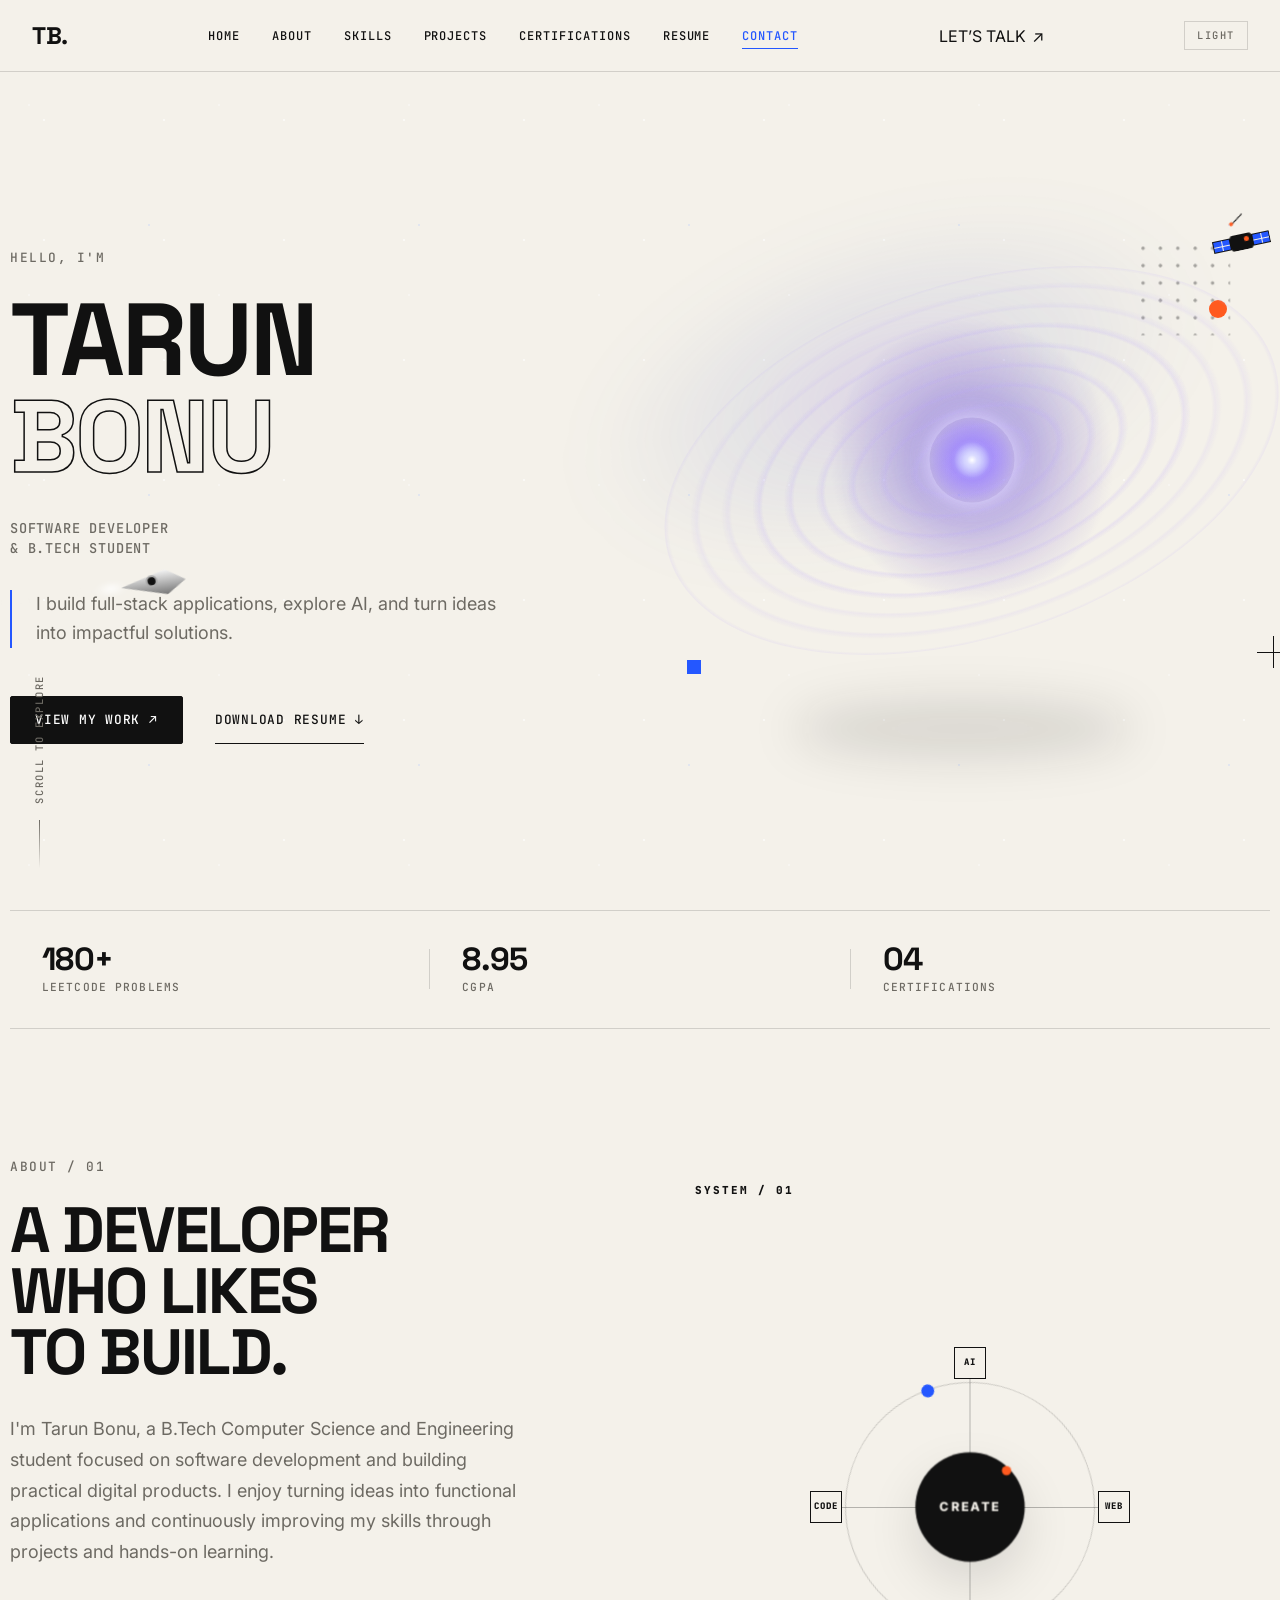
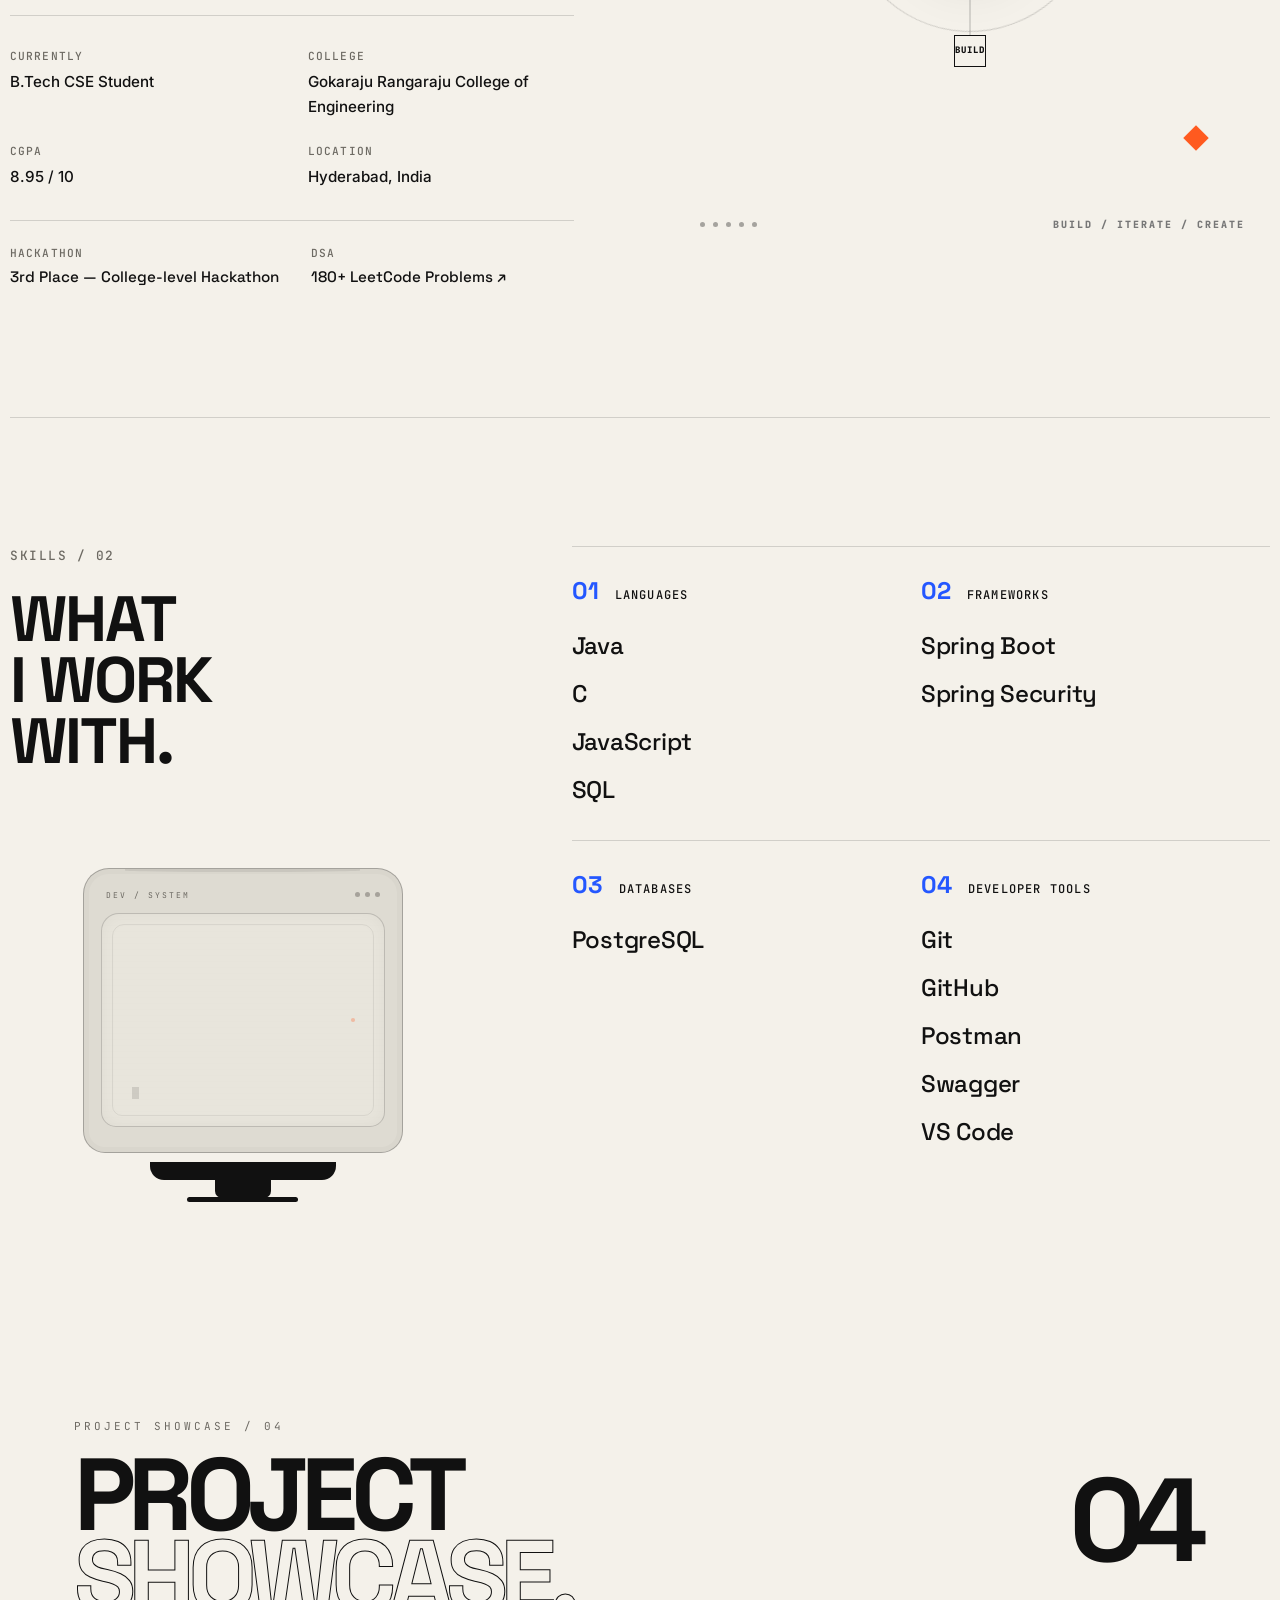
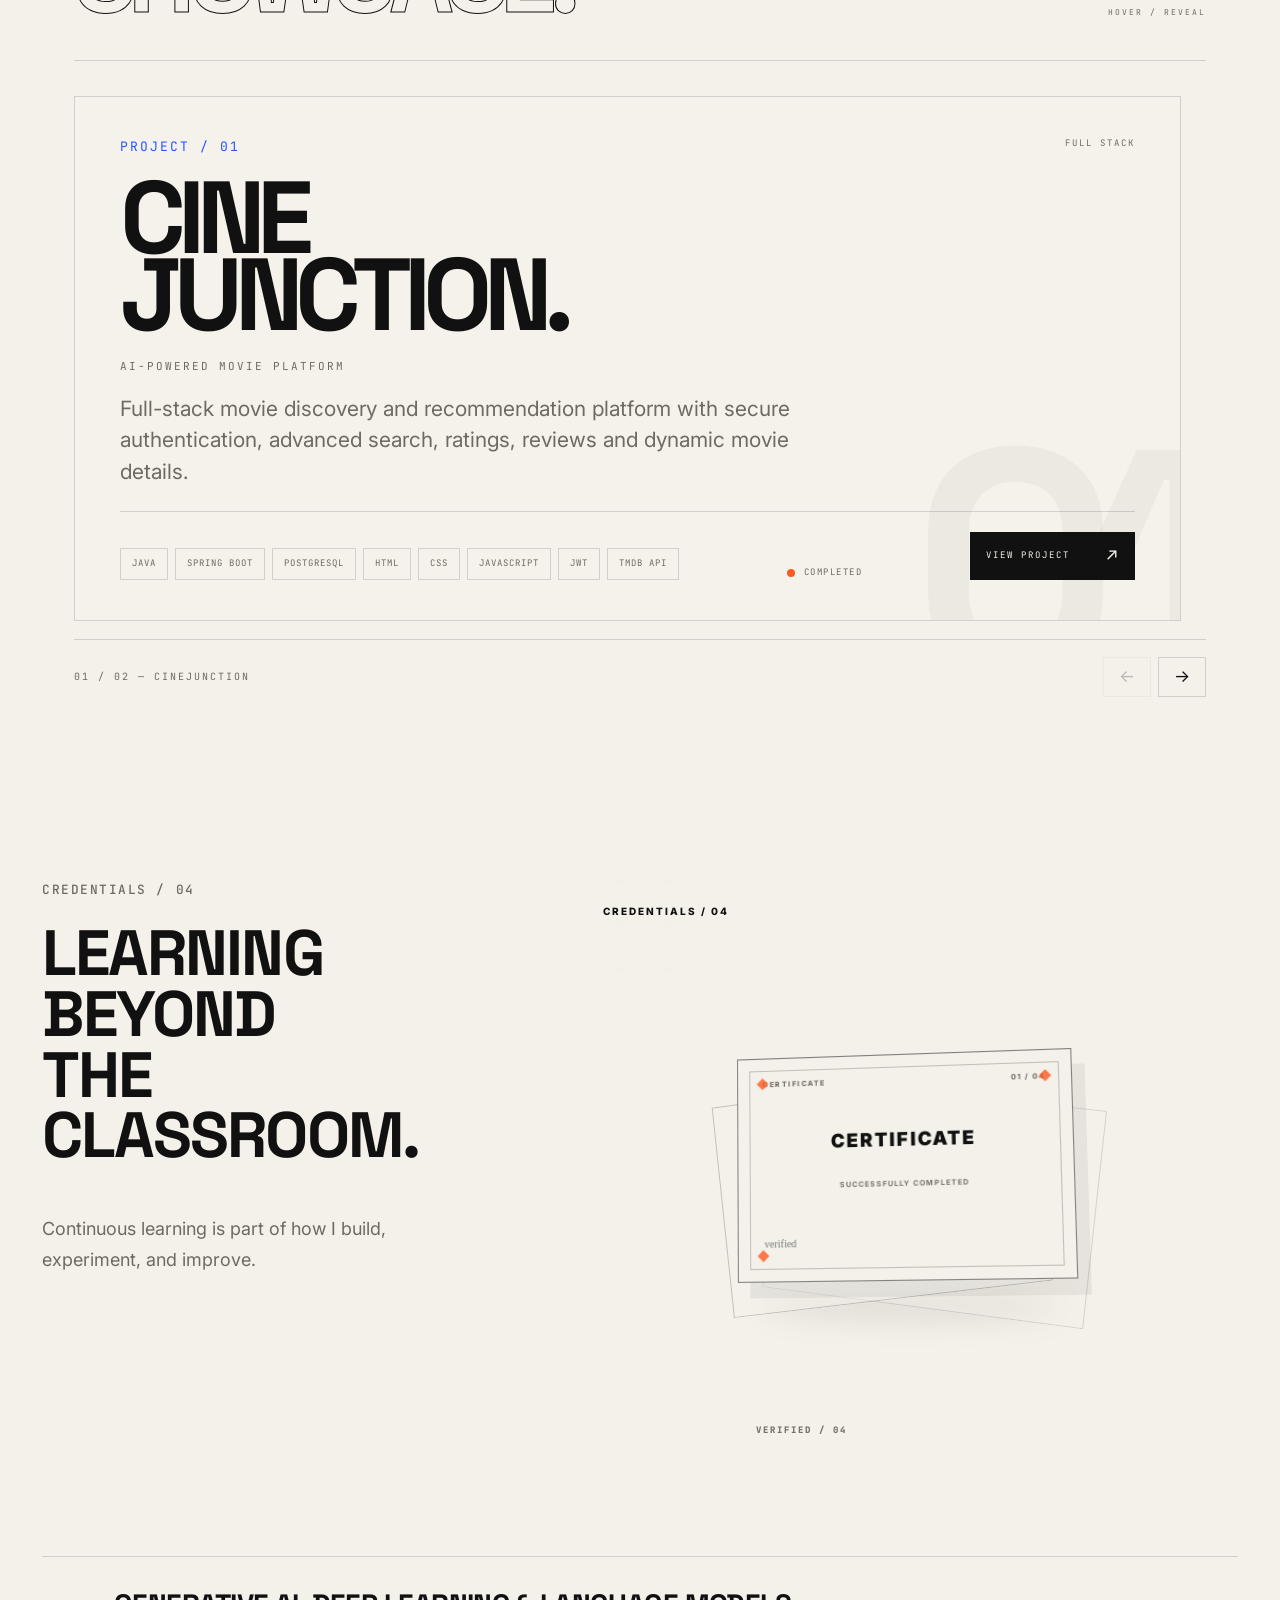
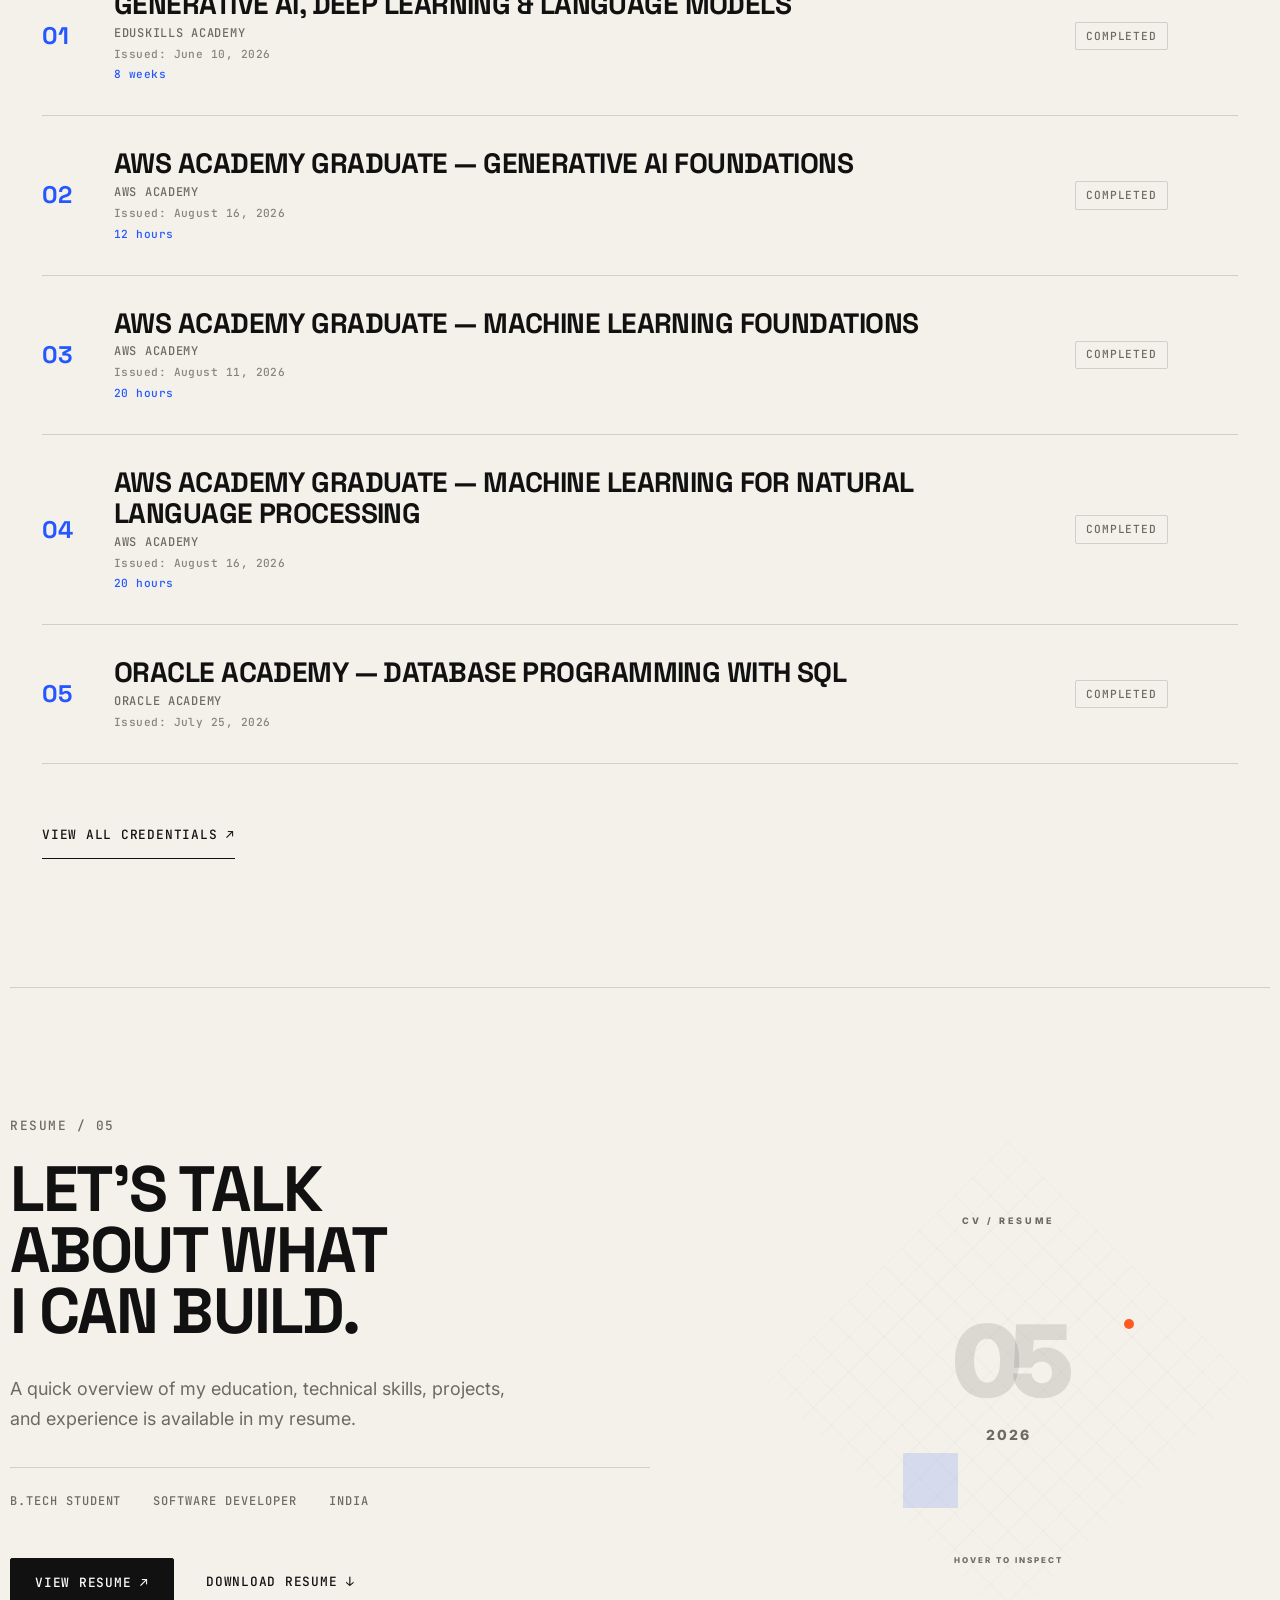
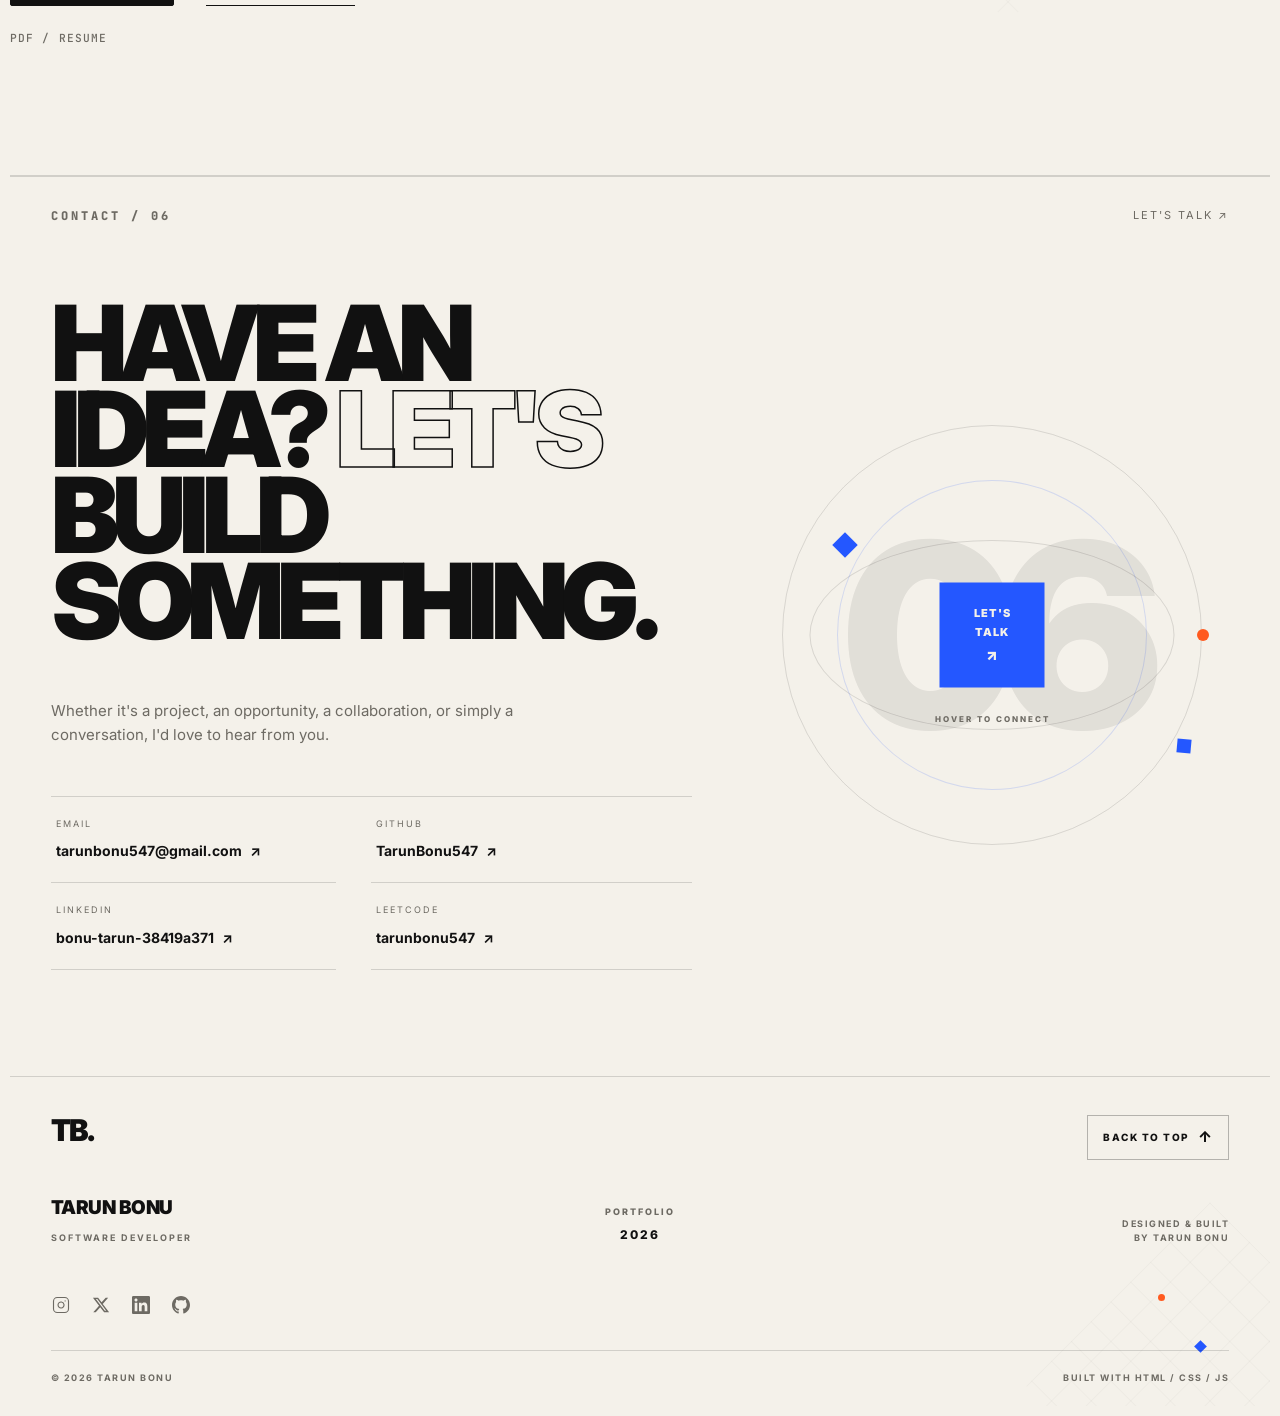
==== index.html @ 8f786c64 "Added Oracle Certificate" ====
<!DOCTYPE html>
<html lang="en">
<head>
    <meta charset="UTF-8">
    <meta name="viewport" content="width=device-width, initial-scale=1.0">
    <title>Tarun Bonu — Software Developer</title>
    <meta name="description" content="Tarun Bonu — Software Developer and B.Tech student specializing in full-stack development, AI, and practical digital products.">
    <link rel="icon" href="data:image/svg+xml,<svg xmlns='http://www.w3.org/2000/svg' viewBox='0 0 100 100'><text y='.9em' font-size='90' font-family='sans-serif' font-weight='bold'>TB</text></svg>">
    <link rel="stylesheet" href="css/style.css?v=20260817-2115">
    <link rel="preconnect" href="https://fonts.googleapis.com">
    <link rel="preconnect" href="https://fonts.gstatic.com" crossorigin>
    <link href="https://fonts.googleapis.com/css2?family=Inter:wght@300;400;500;600;700;800;900&family=Space+Grotesk:wght@400;500;600;700&family=JetBrains+Mono:wght@400;500;600&display=swap" rel="stylesheet">
</head>
<body>
    <header class="nav">
        <div class="nav__inner">
            <a href="#" class="nav__logo">TB.</a>
            <nav class="nav__links" id="navLinks">
                <a href="#" class="nav__link is-active">HOME</a>
                <a href="#about" class="nav__link">ABOUT</a>
                <a href="#skills" class="nav__link">SKILLS</a>
                <a href="#projects" class="nav__link">PROJECTS</a>
                <a href="#certifications" class="nav__link">CERTIFICATIONS</a>
                <a href="#resume" class="nav__link">RESUME</a>
                <a href="#contact" class="nav__link">CONTACT</a>
            </nav>
            <a href="#contact" class="lets-talk">
                LET’S TALK <span class="arrow">↗</span>
            </a>
            <button class="theme-toggle" id="themeToggle" aria-label="Toggle theme">
                <span class="theme-toggle__label">LIGHT</span>
            </button>
            <button class="nav__menu-btn" id="menuBtn" aria-label="Toggle menu" aria-expanded="false">
                <span></span>
                <span></span>
            </button>
        </div>
    </header>

    <!-- Global Space / Galaxy Background -->
    <div class="space-background">
        <div class="stars"></div>
        <div class="stars2"></div>
        <div class="stars3"></div>
        <div class="nebula"></div>
        <div class="shooting-star s1"></div>
        <div class="shooting-star s2"></div>
        <div class="shooting-star s3"></div>
    </div>

    <main>
        <section class="hero">
            <div class="hero__content">
                <p class="hero__label">HELLO, I'M</p>
                <h1 class="hero__title">
                    <span class="hero__name">TARUN</span>
                    <span class="hero__name hero__name--outlined" data-text="BONU">BONU</span>
                </h1>
                <p class="hero__role">SOFTWARE DEVELOPER<br>&amp; B.TECH STUDENT</p>
                <blockquote class="hero__quote">
                    <p>I build full-stack applications, explore AI, and turn ideas into impactful solutions.</p>
                </blockquote>
                <div class="hero__actions">
                    <a href="#" class="btn btn--primary">VIEW MY WORK ↗</a>
                    <a href="assets/resume/Resume_Orig.pdf" download class="btn btn--secondary">DOWNLOAD RESUME ↓</a>
                </div>
            </div>
            <div class="hero__visual">
                <div class="visual" id="visual">
                    <div class="stage" id="stage">
                        <div class="grid"></div>
                        <div class="depth-shadow"></div>
                        <div class="orange-dot"></div>
                        <div class="blue-square"></div>
                        <div class="crosshair"></div>
                        <div class="satellite-orbit">
                            <div class="satellite">
                                <div class="panel panel-left"></div>
                                <div class="panel panel-right"></div>
                                <div class="satellite-body">
                                    <div class="satellite-light"></div>
                                </div>
                                <div class="antenna">
                                    <div class="antenna-tip"></div>
                                </div>
                            </div>
                        </div>
                    </div>
            </div>
        </div>

        <div class="galaxy" id="galaxy">
            <div class="galaxy-core"></div>
        </div>

        <div class="ship">
            <div class="trail"></div>
            <div class="engine"></div>
            <div class="ship-body"></div>
            <div class="ship-window"></div>
        </div>
    </section>

        <section class="stats">
            <div class="stats__inner">
                <div class="stats__item">
                    <span class="stats__number">180+</span>
                    <span class="stats__label">LEETCODE PROBLEMS</span>
                </div>
                <div class="stats__divider"></div>
                <div class="stats__item">
                    <span class="stats__number">8.95</span>
                    <span class="stats__label">CGPA</span>
                </div>
                <div class="stats__divider"></div>
                <div class="stats__item">
                    <span class="stats__number">04</span>
                    <span class="stats__label">CERTIFICATIONS</span>
                </div>
            </div>
        </section>

        <section class="about" id="about">
            <div class="about__inner">
                <div class="about__content">
                    <p class="section-label reveal">ABOUT / 01</p>
                    <h2 class="about__title reveal reveal-delay-1">A DEVELOPER<br>WHO LIKES<br>TO BUILD.</h2>
                    <p class="about__text reveal reveal-delay-2">I'm Tarun Bonu, a B.Tech Computer Science and Engineering student focused on software development and building practical digital products. I enjoy turning ideas into functional applications and continuously improving my skills through projects and hands-on learning.</p>
                    <div class="about__meta reveal reveal-delay-3">
                        <div class="about__meta-item">
                            <span class="about__meta-label">CURRENTLY</span>
                            <span class="about__meta-value">B.Tech CSE Student</span>
                        </div>
                        <div class="about__meta-item">
                            <span class="about__meta-label">COLLEGE</span>
                            <span class="about__meta-value">Gokaraju Rangaraju College of Engineering</span>
                        </div>
                        <div class="about__meta-item">
                            <span class="about__meta-label">CGPA</span>
                            <span class="about__meta-value">8.95 / 10</span>
                        </div>
                        <div class="about__meta-item">
                            <span class="about__meta-label">LOCATION</span>
                            <span class="about__meta-value">Hyderabad, India</span>
                        </div>
                    </div>
                    <div class="about__achievements reveal reveal-delay-4">
                        <div class="about__achievement">
                            <span class="about__achievement-label">HACKATHON</span>
                            <span class="about__achievement-value">3rd Place — College-level Hackathon</span>
                        </div>
                        <div class="about__achievement">
                            <span class="about__achievement-label">DSA</span>
                            <a href="https://leetcode.com/u/tarunbonu547/" target="_blank" rel="noopener noreferrer" class="about__achievement-value">180+ LeetCode Problems ↗</a>
                        </div>
                    </div>
                </div>
                <div class="about__visual reveal reveal-delay-2">
                    <div class="about-visual" id="aboutVisual">
                        <div class="visual-label">SYSTEM / 01</div>
                        <div class="system" id="system">
                            <div class="orbit">
                                <div class="orbit-node"></div>
                            </div>
                            <div class="connections">
                                <div class="line line-1"></div>
                                <div class="line line-2"></div>
                                <div class="line line-3"></div>
                                <div class="line line-4"></div>
                            </div>
                            <div class="node node-1">AI</div>
                            <div class="node node-2">WEB</div>
                            <div class="node node-3">BUILD</div>
                            <div class="node node-4">CODE</div>
                            <div class="core">CREATE</div>
                        </div>
                        <div class="orange-square"></div>
                        <div class="data-points">
                            <span></span>
                            <span></span>
                            <span></span>
                            <span></span>
                            <span></span>
                        </div>
                        <div class="bottom-label">BUILD / ITERATE / CREATE</div>
                    </div>
                </div>
            </div>
        </section>

        <section class="skills" id="skills">
            <div class="skills__inner">
                <div class="skills__left">
                    <div class="skills__header">
                        <p class="section-label reveal">SKILLS / 02</p>
                        <h2 class="skills__title reveal reveal-delay-1">WHAT<br>I WORK<br>WITH.</h2>
                    </div>
                    <div class="skills__visual">
                        <div class="computer-showcase">
                            <div class="computer">
                                <div class="computer-top">
                                    <span>DEV / SYSTEM</span>
                                    <div class="dots">
                                        <i></i>
                                        <i></i>
                                        <i></i>
                                    </div>
                                </div>
                                <div class="screen">
                                    <div class="scanlines"></div>
                                    <div class="abstract-lines">
                                        <span></span>
                                        <span></span>
                                        <span></span>
                                        <span></span>
                                        <span></span>
                                        <span></span>
                                        <span></span>
                                    </div>
                                    <div class="signal"></div>
                                    <div class="signal-point"></div>
                                    <div class="cursor"></div>
                                </div>
                            </div>
                            <div class="computer-stand"></div>
                        </div>
                    </div>
                </div>
                <div class="skills__categories">
                    <div class="skill-category reveal reveal-delay-2">
                        <div class="skill-category__header">
                            <span class="skill-category__number">01</span>
                            <h3 class="skill-category__title">LANGUAGES</h3>
                        </div>
                        <ul class="skill-category__list">
                            <li class="skill-item">Java</li>
                            <li class="skill-item">C</li>
                            <li class="skill-item">JavaScript</li>
                            <li class="skill-item">SQL</li>
                        </ul>
                    </div>
                    <div class="skill-category reveal reveal-delay-3">
                        <div class="skill-category__header">
                            <span class="skill-category__number">02</span>
                            <h3 class="skill-category__title">FRAMEWORKS</h3>
                        </div>
                        <ul class="skill-category__list">
                            <li class="skill-item">Spring Boot</li>
                            <li class="skill-item">Spring Security</li>
                        </ul>
                    </div>
                    <div class="skill-category reveal reveal-delay-3">
                        <div class="skill-category__header">
                            <span class="skill-category__number">03</span>
                            <h3 class="skill-category__title">DATABASES</h3>
                        </div>
                        <ul class="skill-category__list">
                            <li class="skill-item">PostgreSQL</li>
                        </ul>
                    </div>
                    <div class="skill-category reveal reveal-delay-4">
                        <div class="skill-category__header">
                            <span class="skill-category__number">04</span>
                            <h3 class="skill-category__title">DEVELOPER TOOLS</h3>
                        </div>
                        <ul class="skill-category__list">
                            <li class="skill-item">Git</li>
                            <li class="skill-item">GitHub</li>
                            <li class="skill-item">Postman</li>
                            <li class="skill-item">Swagger</li>
                            <li class="skill-item">VS Code</li>
                        </ul>
                    </div>
                </div>
            </div>
        </section>

        <section class="showcase" id="projects">
            <header class="header">
                <div class="heading-area">
                    <div class="eyebrow">PROJECT SHOWCASE / 04</div>
                    <h1 class="heading">PROJECT<br><span>SHOWCASE.</span></h1>
                </div>
                <div class="project-marker" aria-label="Project showcase animation">
                    <div class="marker-line"></div>
                    <div class="reveal-blue"></div>
                    <div class="reveal-project">
                        <div class="reveal-label">SELECTED</div>
                        <div class="reveal-count">02</div>
                        <div class="reveal-title">WORK<br>ARCHIVE</div>
                        <div class="reveal-orange"></div>
                    </div>
                    <div class="marker-number">04</div>
                    <div class="marker-label">HOVER / REVEAL</div>
                </div>
            </header>
            <div class="showcase-area">
                <div class="project-track" id="projectTrack">
                    <article class="project">
                        <div class="project-card">
                            <div class="background-number">01</div>
                            <div class="card-top">
                                <div class="project-number">PROJECT / 01</div>
                                <div class="project-category">FULL STACK</div>
                            </div>
                            <div class="card-main">
                                <h2 class="project-title">CINE<br>JUNCTION.</h2>
                                <div class="project-subtitle">AI-POWERED MOVIE PLATFORM</div>
                                <p class="description">Full-stack movie discovery and recommendation platform with secure authentication, advanced search, ratings, reviews and dynamic movie details.</p>
                            </div>
                            <div class="card-bottom">
                                <div class="tech">
                                    <span>JAVA</span>
                                    <span>SPRING BOOT</span>
                                    <span>POSTGRESQL</span>
                                    <span>HTML</span>
                                    <span>CSS</span>
                                    <span>JAVASCRIPT</span>
                                    <span>JWT</span>
                                    <span>TMDB API</span>
                                </div>
                                <div class="status">
                                    <div class="status-dot"></div>
                                    COMPLETED
                                </div>
                                <a href="https://github.com/TarunBonu547/CineJunction" target="_blank" rel="noopener noreferrer" class="view">
                                    VIEW PROJECT <span>↗</span>
                                </a>
                            </div>
                        </div>
                    </article>
                    <article class="project">
                        <div class="project-card">
                            <div class="background-number">02</div>
                            <div class="card-top">
                                <div class="project-number">PROJECT / 02</div>
                                <div class="project-category">MACHINE LEARNING</div>
                            </div>
                            <div class="card-main">
                                <h2 class="project-title">CUSTOMER AI.</h2>
                                <div class="project-subtitle">REAL-TIME CUSTOMER SEGMENTATION & BUSINESS INTELLIGENCE</div>
                                <p class="description">Interactive customer intelligence application for real-time segmentation, business insights, and personalized analysis using ML clustering and interactive dashboards.</p>
                            </div>
                            <div class="card-bottom">
                                <div class="tech">
                                    <span>PYTHON</span>
                                    <span>STREAMLIT</span>
                                    <span>PANDAS</span>
                                    <span>NUMPY</span>
                                    <span>SCIKIT-LEARN</span>
                                    <span>PCA</span>
                                    <span>K-MEANS</span>
                                    <span>BIRCH</span>
                                    <span>PLOTLY</span>
                                </div>
                                <div class="status">
                                    <div class="status-dot"></div>
                                    COMPLETED
                                </div>
                                <a href="https://github.com/TarunBonu547/Customer-AI" target="_blank" rel="noopener noreferrer" class="view">
                                    VIEW PROJECT <span>↗</span>
                                </a>
                            </div>
                        </div>
                    </article>
                </div>
            </div>
            <div class="navigation">
                <div class="slide-info" id="slideInfo">01 / 02 — CINEJUNCTION</div>
                <div class="arrows">
                    <button class="arrow" id="prev" type="button" disabled>←</button>
                    <button class="arrow" id="next" type="button">→</button>
                </div>
            </div>
        </section>

        <section class="certifications" id="certifications">
            <div class="certifications__inner">
                <div class="certifications__header">
                    <div class="certifications__header-content">
                        <p class="section-label reveal">CREDENTIALS / 04</p>
                        <h2 class="certifications__title reveal reveal-delay-1">LEARNING<br>BEYOND<br>THE CLASSROOM.</h2>
                        <p class="certifications__intro reveal reveal-delay-2">Continuous learning is part of how I build, experiment, and improve.</p>
                    </div>
                    <div class="credentials-certificate-animation reveal reveal-delay-3">
                        <div class="grid"></div>
                        <div class="label">CREDENTIALS / 04</div>
                        <div class="system">
                            <div class="shadow"></div>
                            <div class="certificate certificate-back-1"></div>
                            <div class="certificate certificate-back-2"></div>
                            <div class="certificate certificate-main">
                                <div class="cert-header">
                                    <div class="cert-small">CERTIFICATE</div>
                                    <div class="cert-number">01 / 04</div>
                                </div>
                                <div class="cert-title">CERTIFICATE</div>
                                <div class="cert-line"></div>
                                <div class="cert-description">SUCCESSFULLY COMPLETED</div>
                                <div class="seal">VERIFIED</div>
                                <div class="signature"></div>
                                <div class="corner corner-1"></div>
                                <div class="corner corner-2"></div>
                                <div class="corner corner-3"></div>
                                <div class="scan"></div>
                            </div>
                            <div class="float-mark float-1"></div>
                            <div class="float-mark float-2"></div>
                            <div class="float-mark float-3"></div>
                        </div>
                        <div class="bottom-label">VERIFIED / 04</div>
                    </div>
                </div>
                <div class="certifications__list">
                    <a href="assets/certificates/EduSkills_Gen_AI.pdf" target="_blank" rel="noopener noreferrer" class="certification reveal reveal-delay-2" aria-label="View Generative AI, Deep Learning & Language Models certificate">
                        <div class="certification__main">
                            <span class="certification__number">01</span>
                            <div class="certification__info">
                                <h3 class="certification__title">GENERATIVE AI, DEEP LEARNING & LANGUAGE MODELS</h3>
                                <span class="certification__issuer">EduSkills Academy</span>
                                <span class="certification__date">Issued: June 10, 2026</span>
                                <span class="certification__duration">8 weeks</span>
                            </div>
                        </div>
                        <div class="certification__meta">
                            <span class="certification__status">COMPLETED</span>
                            <span class="certification__arrow">VIEW ↗</span>
                        </div>
                    </a>
                    <a href="assets/certificates/Amazon_Gen_AI.pdf" target="_blank" rel="noopener noreferrer" class="certification reveal reveal-delay-3" aria-label="View AWS Academy Graduate — Generative AI Foundations certificate">
                        <div class="certification__main">
                            <span class="certification__number">02</span>
                            <div class="certification__info">
                                <h3 class="certification__title">AWS ACADEMY GRADUATE — GENERATIVE AI FOUNDATIONS</h3>
                                <span class="certification__issuer">AWS Academy</span>
                                <span class="certification__date">Issued: August 16, 2026</span>
                                <span class="certification__duration">12 hours</span>
                            </div>
                        </div>
                        <div class="certification__meta">
                            <span class="certification__status">COMPLETED</span>
                            <span class="certification__arrow">VIEW ↗</span>
                        </div>
                    </a>
                    <a href="assets/certificates/Amazon_Machine_learning.pdf" target="_blank" rel="noopener noreferrer" class="certification reveal reveal-delay-3" aria-label="View AWS Academy Graduate — Machine Learning Foundations certificate">
                        <div class="certification__main">
                            <span class="certification__number">03</span>
                            <div class="certification__info">
                                <h3 class="certification__title">AWS ACADEMY GRADUATE — MACHINE LEARNING FOUNDATIONS</h3>
                                <span class="certification__issuer">AWS Academy</span>
                                <span class="certification__date">Issued: August 11, 2026</span>
                                <span class="certification__duration">20 hours</span>
                            </div>
                        </div>
                        <div class="certification__meta">
                            <span class="certification__status">COMPLETED</span>
                            <span class="certification__arrow">VIEW ↗</span>
                        </div>
                    </a>
                    <a href="assets/certificates/Amazon_Natural_Language_Processing.pdf" target="_blank" rel="noopener noreferrer" class="certification reveal reveal-delay-4" aria-label="View AWS Academy Graduate — Machine Learning for Natural Language Processing certificate">
                        <div class="certification__main">
                            <span class="certification__number">04</span>
                            <div class="certification__info">
                                <h3 class="certification__title">AWS ACADEMY GRADUATE — MACHINE LEARNING FOR NATURAL LANGUAGE PROCESSING</h3>
                                <span class="certification__issuer">AWS Academy</span>
                                <span class="certification__date">Issued: August 16, 2026</span>
                                <span class="certification__duration">20 hours</span>
                            </div>
                        </div>
                        <div class="certification__meta">
                            <span class="certification__status">COMPLETED</span>
                            <span class="certification__arrow">VIEW ↗</span>
                        </div>
                    </a>

                    <a href="assets/certificates/Bonu Tarun_Database_Programming_with_SQL_–_English_Award_Of_Completion_on_the_25th_of_July__2026.pdf" target="_blank" rel="noopener noreferrer" class="certification reveal reveal-delay-4" aria-label="View AWS Academy Graduate — Machine Learning for Natural Language Processing certificate">
                        <div class="certification__main">
                            <span class="certification__number">05</span>
                            <div class="certification__info">
                                <h3 class="certification__title">ORACLE ACADEMY — DATABASE PROGRAMMING WITH SQL</h3>
                                <span class="certification__issuer">Oracle Academy</span>
                                <span class="certification__date">Issued: July 25, 2026</span>
                            </div>
                        </div>
                        <div class="certification__meta">
                            <span class="certification__status">COMPLETED</span>
                            <span class="certification__arrow">VIEW ↗</span>
                        </div>
                    </a>
                </div>
                <div class="certifications__cta reveal reveal-delay-4">
                    <a href="#" class="btn btn--secondary">VIEW ALL CREDENTIALS ↗</a>
                </div>
            </div>
        </section>

        <section class="resume" id="resume">
            <div class="resume__inner">
                <div class="resume__content">
                    <p class="section-label reveal">RESUME / 05</p>
                    <h2 class="resume__title reveal reveal-delay-1">LET'S TALK<br>ABOUT WHAT<br>I CAN BUILD.</h2>
                    <p class="resume__text reveal reveal-delay-2">A quick overview of my education, technical skills, projects, and experience is available in my resume.</p>
                    <div class="resume__meta reveal reveal-delay-3">
                        <span class="resume__meta-item">B.TECH STUDENT</span>
                        <span class="resume__meta-item">SOFTWARE DEVELOPER</span>
                        <span class="resume__meta-item">INDIA</span>
                    </div>
                    <div class="resume__actions reveal reveal-delay-3">
                        <a href="assets/resume/Resume_Orig.pdf" target="_blank" rel="noopener noreferrer" class="btn btn--primary">VIEW RESUME ↗</a>
                        <a href="assets/resume/Resume_Orig.pdf" download class="btn btn--secondary">DOWNLOAD RESUME ↓</a>
                    </div>
                    <p class="resume__file-info reveal reveal-delay-4">PDF / RESUME</p>
                </div>
                <div class="resume__visual reveal reveal-delay-2">
                    <div class="resume__visual-inner">
                        <div class="resume-visual" id="resumeVisual">
                            <div class="resume-grid"></div>
                            <div class="resume-cv-label">CV / RESUME</div>
                            <div class="resume-number">05</div>
                            <div class="resume-year">2026</div>
                            <div class="resume-blue-block"></div>
                            <div class="resume-orange-dot"></div>
                            <div class="resume-document">
                                <div class="resume-document-header">
                                    <span>RESUME</span>
                                    <span>01 / 01</span>
                                </div>
                                <div class="resume-document-title">CURRICULUM</div>
                                <div class="resume-document-subtitle">PROFESSIONAL PROFILE</div>
                                <div class="resume-document-lines">
                                    <span class="resume-document-line"></span>
                                    <span class="resume-document-line"></span>
                                    <span class="resume-document-line"></span>
                                    <span class="resume-document-line"></span>
                                    <span class="resume-document-line"></span>
                                    <span class="resume-document-line"></span>
                                </div>
                                <div class="resume-document-box"></div>
                                <div class="resume-document-box resume-document-box--second"></div>
                                <div class="resume-document-box resume-document-box--third"></div>
                                <div class="resume-scanner"></div>
                            </div>
                            <div class="resume-approved">
                                <div class="resume-approved-check">✓</div>
                                <div class="resume-approved-title">RESUME</div>
                                <div class="resume-approved-subtitle">APPROVED</div>
                            </div>
                            <div class="resume-status">HOVER TO INSPECT</div>
                        </div>
                    </div>
                </div>
            </div>
        </section>

        <section class="contact-section" id="contact">
            <div class="contact-top">
                <div class="section-label reveal">CONTACT / 06</div>
                <div class="contact-index">LET'S TALK ↗</div>
            </div>
            <div class="contact-main">
                <div class="contact-content">
                    <h1 class="contact-heading">
                        <span>HAVE AN</span>
                        <span>IDEA?</span>
                        <span class="outline">LET'S</span>
                        <span>BUILD</span>
                        <span>SOMETHING.</span>
                    </h1>
                    <p class="contact-description">Whether it's a project, an opportunity, a collaboration, or simply a conversation, I'd love to hear from you.</p>
                    <div class="contact-links">
                        <a class="contact-link" href="mailto:tarunbonu547@gmail.com">
                            <span class="contact-link-label">EMAIL</span>
                            <span class="contact-link-value">tarunbonu547@gmail.com <span class="arrow">↗</span></span>
                        </a>
                        <a class="contact-link" href="https://github.com/TarunBonu547" target="_blank" rel="noopener noreferrer">
                            <span class="contact-link-label">GITHUB</span>
                            <span class="contact-link-value">TarunBonu547 <span class="arrow">↗</span></span>
                        </a>
                        <a class="contact-link" href="https://www.linkedin.com/in/bonu-tarun-38419a371/" target="_blank" rel="noopener noreferrer">
                            <span class="contact-link-label">LINKEDIN</span>
                            <span class="contact-link-value">bonu-tarun-38419a371 <span class="arrow">↗</span></span>
                        </a>
                        <a class="contact-link" href="https://leetcode.com/u/tarunbonu547/" target="_blank" rel="noopener noreferrer">
                            <span class="contact-link-label">LEETCODE</span>
                            <span class="contact-link-value">tarunbonu547 <span class="arrow">↗</span></span>
                        </a>
                    </div>
                </div>
                <div class="contact-visual">
                    <div class="cv-visual" id="cvVisual">
                        <div class="cv-number">06</div>
                        <div class="cv-geometry">
                            <div class="cv-orbit cv-orbit-1"></div>
                            <div class="cv-orbit cv-orbit-2"></div>
                            <div class="cv-orbit cv-orbit-3"></div>
                            <div class="cv-orange-dot"></div>
                        </div>
                        <div class="cv-pulse"></div>
                        <div class="cv-pulse cv-pulse-two"></div>
                        <div class="cv-inner-pulse"></div>
                        <div class="cv-blue-diamond"></div>
                        <div class="cv-blue-marker"></div>
                        <div class="cv-talk" id="cvTalk" tabindex="0" role="presentation">
                            <span>LET'S</span>
                            <span>TALK</span>
                            <span class="cv-talk-arrow">↗</span>
                        </div>
                        <div class="cv-status">
                            <span class="cv-idle-text">HOVER TO CONNECT</span>
                            <span class="cv-active-text">CONNECTION ACTIVE</span>
                        </div>
                    </div>
                </div>
            </div>
        </section>

        <footer class="footer-section" id="footer">
            <div class="footer-grid"></div>
            <div class="footer-signal"></div>
            <div class="footer-mark"></div>
            <div class="footer-top">
                <div class="footer-logo">TB.</div>
                <a href="#" class="back-top">BACK TO TOP <span class="arrow">↑</span></a>
            </div>
            <div class="footer-main">
                <div class="identity">
                    <div class="identity-name">TARUN BONU</div>
                    <div class="identity-role">SOFTWARE DEVELOPER</div>
                </div>
                <div class="footer-center">
                    <div class="footer-center-label">PORTFOLIO</div>
                    <div class="footer-center-year">2026</div>
                </div>
                <div class="footer-meta">
                    <span>DESIGNED & BUILT</span>
                    <span>BY TARUN BONU</span>
                </div>
            </div>
            <div class="footer-social">
                <a href="https://www.instagram.com/tony_stark_547/" target="_blank" rel="noopener noreferrer" aria-label="Instagram">
                    <svg viewBox="0 0 24 24" fill="none" stroke="currentColor" stroke-width="1.5" stroke-linecap="round" stroke-linejoin="round">
                        <rect x="2" y="2" width="20" height="20" rx="5" ry="5"></rect>
                        <path d="M16 11.37A4 4 0 1 1 12.63 8 4 4 0 0 1 16 11.37z"></path>
                        <line x1="17.5" y1="6.5" x2="17.51" y2="6.5"></line>
                    </svg>
                </a>
                <a href="https://x.com/TarunBonu" target="_blank" rel="noopener noreferrer" aria-label="X (Twitter)">
                    <svg viewBox="0 0 24 24" fill="currentColor">
                        <path d="M18.244 2.25h3.308l-7.227 8.26 8.502 11.24H16.17l-5.214-6.817L4.99 21.75H1.68l7.73-8.835L1.254 2.25H8.08l4.713 6.231zm-1.161 17.52h1.833L7.084 4.126H5.117z"/>
                    </svg>
                </a>
                <a href="https://www.linkedin.com/in/bonu-tarun-38419a371/" target="_blank" rel="noopener noreferrer" aria-label="LinkedIn">
                    <svg viewBox="0 0 24 24" fill="currentColor">
                        <path d="M20.447 20.452h-3.554v-5.569c0-1.328-.027-3.037-1.852-3.037-1.853 0-2.136 1.445-2.136 2.939v5.667H9.351V9h3.414v1.561h.046c.477-.9 1.637-1.85 3.37-1.85 3.601 0 4.267 2.37 4.267 5.455v6.286zM5.337 7.433c-1.144 0-2.063-.926-2.063-2.065 0-1.138.92-2.063 2.063-2.063 1.14 0 2.064.925 2.064 2.063 0 1.139-.925 2.065-2.064 2.065zm1.782 13.019H3.555V9h3.564v11.452zM22.225 0H1.771C.792 0 0 .774 0 1.729v20.542C0 23.227.792 24 1.771 24h20.451C23.2 24 24 23.227 24 22.271V1.729C24 .774 23.2 0 22.222 0h.003z"/>
                    </svg>
                </a>
                <a href="https://github.com/TarunBonu547" target="_blank" rel="noopener noreferrer" aria-label="GitHub">
                    <svg viewBox="0 0 24 24" fill="currentColor">
                        <path d="M12 0c-6.626 0-12 5.373-12 12 0 5.302 3.438 9.8 8.207 11.387.599.111.793-.261.793-.577v-2.234c-3.338.726-4.033-1.416-4.033-1.416-.546-1.387-1.333-1.756-1.333-1.756-1.089-.745.083-.729.083-.729 1.205.084 1.839 1.237 1.839 1.237 1.07 1.834 2.807 1.304 3.492.997.107-.775.418-1.305.762-1.604-2.665-.305-5.467-1.334-5.467-5.931 0-1.311.469-2.381 1.236-3.221-.124-.303-.535-1.524.117-3.176 0 0 1.008-.322 3.301 1.23.957-.266 1.983-.399 3.003-.404 1.02.005 2.047.138 3.006.404 2.291-1.552 3.297-1.23 3.297-1.23.653 1.653.242 2.874.118 3.176.77.84 1.235 1.911 1.235 3.221 0 4.609-2.807 5.624-5.479 5.921.43.372.823 1.102.823 2.222v3.293c0 .319.192.694.801.576 4.765-1.589 8.199-6.086 8.199-11.386 0-6.627-5.373-12-12-12z"/>
                    </svg>
                </a>
            </div>
            <div class="footer-bottom">
                <span>© 2026 TARUN BONU</span>
                <span>BUILT WITH HTML / CSS / JS</span>
            </div>
        </footer>
    </main>

    <div class="scroll-progress" aria-hidden="true"></div>
    <div class="scroll-indicator" aria-hidden="true">
        <span class="scroll-indicator__text">SCROLL TO EXPLORE</span>
        <span class="scroll-indicator__line"></span>
    </div>

    <script src="js/script.js?v=20260817-2115"></script>
</body>
</html>
---- css/style.css ----
:root {
  --color-bg: #F4F1EA;
  --color-surface: #F4F1EA;
  --color-text: #111111;
  --color-muted: #6D6A63;
  --color-border: rgba(17, 17, 17, 0.15);
  --color-border-strong: rgba(17, 17, 17, 0.3);
  --color-accent: #2457FF;
  --color-accent-hover: #1a45d6;
  --color-secondary: #FF5A1F;

  --font-sans: 'Inter', system-ui, -apple-system, sans-serif;
  --font-display: 'Space Grotesk', system-ui, sans-serif;
  --font-mono: 'JetBrains Mono', 'SF Mono', 'Cascadia Code', monospace;

  --space-3xs: 0.25rem;
  --space-2xs: 0.5rem;
  --space-xs: 0.75rem;
  --space-sm: 1rem;
  --space-md: 1.5rem;
  --space-lg: 2rem;
  --space-xl: 3rem;
  --space-2xl: 4rem;
  --space-3xl: 6rem;
  --space-4xl: 8rem;

  --container-width: 1400px;
  --nav-height: 72px;

  --transition-fast: 0.2s cubic-bezier(0.25, 0.1, 0.25, 1);
  --transition-normal: 0.3s cubic-bezier(0.25, 0.1, 0.25, 1);
  --transition-slow: 0.5s cubic-bezier(0.25, 0.1, 0.25, 1);
}

[data-theme="dark"] {
  --color-bg: #11110f;
  --color-surface: #171715;
  --color-surface-secondary: #1d1d1a;
  --color-text: #e8e5dc;
  --color-muted: #9a978f;
  --color-muted-strong: #6f6c65;
  --color-border: rgba(232, 229, 220, 0.12);
  --color-border-strong: rgba(232, 229, 220, 0.20);
  --color-accent: #2457FF;
  --color-accent-hover: #3d6bff;
  --color-secondary: #FF5A1F;
}

*,
*::before,
*::after {
  margin: 0;
  padding: 0;
  box-sizing: border-box;
}

html {
  scroll-behavior: smooth;
  -webkit-font-smoothing: antialiased;
  -moz-osx-font-smoothing: grayscale;
}

body {
  padding: 10px;
  background-color: var(--color-bg);
  color: var(--color-text);
  font-family: var(--font-sans);
  font-size: 16px;
  line-height: 1.5;
  overflow-x: hidden;
  transition: background-color 0.5s cubic-bezier(0.25, 0.1, 0.25, 1), color 0.5s cubic-bezier(0.25, 0.1, 0.25, 1);
}

main {
  position: relative;
  z-index: 1;
}

/* ===== Space / Galaxy Background (Global) ===== */
.space-background {
  position: fixed;
  inset: 0;
  width: 100vw;
  height: 100vh;
  overflow: hidden;
  pointer-events: none;
  z-index: 0;
}

.stars,
.stars2,
.stars3 {
  position: absolute;
  inset: -20%;
  background-repeat: repeat;
  pointer-events: none;
}

.stars {
  background-image: radial-gradient(circle, white 1px, transparent 1.5px);
  background-size: 120px 120px;
  opacity: .55;
  animation: starsMove 35s linear infinite;
}

.stars2 {
  background-image: radial-gradient(circle, rgba(255, 255, 255, .8) 1px, transparent 1.4px);
  background-size: 190px 190px;
  opacity: .4;
  animation: starsMove 55s linear infinite reverse;
}

.stars3 {
  background-image: radial-gradient(circle, rgba(180, 200, 255, .8) 1px, transparent 1.2px);
  background-size: 270px 270px;
  opacity: .35;
  animation: starsMove 80s linear infinite;
}

.nebula {
  position: absolute;
  width: 650px;
  height: 320px;
  right: 5%;
  top: 25%;
  background: radial-gradient(ellipse, rgba(120, 80, 220, .18), rgba(50, 80, 180, .08) 35%, transparent 70%);
  filter: blur(30px);
  transform: rotate(-18deg);
  animation: nebulaPulse 8s ease-in-out infinite;
  pointer-events: none;
}

.shooting-star {
  position: absolute;
  width: 110px;
  height: 1px;
  background: linear-gradient(90deg, transparent, white);
  transform: rotate(-35deg);
  opacity: 0;
  animation: shooting 7s linear infinite;
  pointer-events: none;
}

.shooting-star.s1 {
  top: 18%;
  left: 55%;
}

.shooting-star.s2 {
  top: 65%;
  left: 35%;
  animation-delay: 3s;
}

.shooting-star.s3 {
  top: 38%;
  left: 80%;
  animation-delay: 6s;
}

/* ===== Galaxy (Hero Visual) ===== */
.galaxy {
  position: absolute;
  width: 420px;
  height: 420px;
  right: 7%;
  top: 50%;
  transform: translateY(-50%);
  border-radius: 50%;
  cursor: pointer;
  background: radial-gradient(circle, #fff 0%, rgba(210, 220, 255, .95) 2%, rgba(150, 120, 255, .6) 7%, rgba(90, 60, 200, .3) 18%, transparent 48%);
  filter: blur(.3px);
  transition: transform .5s ease, filter .5s ease;
  z-index: 46;
  opacity: 0;
  animation: fadeIn 1s ease 0.3s forwards;
}

.galaxy:hover {
  transform: translateY(-50%) scale(1.08);
  filter: brightness(1.3) drop-shadow(0 0 40px rgba(130, 100, 255, .4));
}

.galaxy::before,
.galaxy::after {
  content: "";
  position: absolute;
  inset: 8%;
  border-radius: 50%;
  background: repeating-radial-gradient(ellipse, transparent 0px, transparent 12px, rgba(190, 170, 255, .12) 14px, transparent 18px);
  transform: rotate(-18deg) scaleX(1.8);
  animation: galaxyRotate 18s linear infinite;
}

.galaxy::after {
  inset: 18%;
  opacity: .7;
  animation-duration: 12s;
  animation-direction: reverse;
}

.galaxy-core {
  position: absolute;
  width: 85px;
  height: 85px;
  left: 50%;
  top: 50%;
  transform: translate(-50%, -50%);
  border-radius: 50%;
  background: radial-gradient(circle, white 0%, rgba(220, 220, 255, .9) 8%, rgba(130, 100, 255, .35) 30%, transparent 70%);
  box-shadow: 0 0 25px rgba(255, 255, 255, .7), 0 0 80px rgba(130, 100, 255, .5);
  z-index: 10;
}

/* ===== Spaceship ===== */
.ship {
  position: absolute;
  left: 8%;
  top: 62%;
  width: 85px;
  height: 32px;
  transform: rotate(-8deg);
  z-index: 47;
  opacity: 0;
  animation: fadeIn 1s ease 0.5s forwards, fly 12s ease-in-out 1.5s infinite, shipFloat 2.5s ease-in-out 1.5s infinite;
  pointer-events: none;
}

.ship-body {
  position: absolute;
  width: 65px;
  height: 25px;
  left: 10px;
  top: 3px;
  background: linear-gradient(180deg, #f4f4f4, #777);
  border-radius: 60% 35% 35% 60%;
  clip-path: polygon(0 50%, 70% 0, 100% 50%, 70% 100%);
}

.ship-window {
  position: absolute;
  width: 12px;
  height: 12px;
  border-radius: 50%;
  background: #111;
  border: 2px solid #aaa;
  left: 35px;
  top: 7px;
}

.engine {
  position: absolute;
  width: 30px;
  height: 8px;
  left: -15px;
  top: 11px;
  background: linear-gradient(90deg, transparent, rgba(255, 255, 255, .9), transparent);
  filter: blur(3px);
  animation: engine .25s infinite alternate;
}

.trail {
  position: absolute;
  width: 180px;
  height: 2px;
  left: -175px;
  top: 14px;
  background: linear-gradient(90deg, transparent, rgba(255, 255, 255, .15));
  filter: blur(2px);
}

/* ===== Global Space Keyframes ===== */
@keyframes starsMove {
  from { transform: translate(0, 0); }
  to { transform: translate(120px, 80px); }
}

@keyframes nebulaPulse {
  0%, 100% { opacity: .5; transform: rotate(-18deg) scale(1); }
  50% { opacity: .8; transform: rotate(-18deg) scale(1.08); }
}

@keyframes galaxyRotate {
  from { transform: rotate(-18deg) scaleX(1.8); }
  to { transform: rotate(342deg) scaleX(1.8); }
}

@keyframes shooting {
  0% { transform: translate(0, 0) rotate(-35deg); opacity: 0; }
  10% { opacity: 1; }
  25% { transform: translate(300px, 180px) rotate(-35deg); opacity: 0; }
  100% { opacity: 0; }
}

@keyframes fly {
  0% { left: 8%; top: 62%; }
  50% { left: 38%; top: 45%; }
  100% { left: 70%; top: 43%; }
}

@keyframes shipFloat {
  0%, 100% { margin-top: 0; }
  50% { margin-top: -8px; }
}

@keyframes engine {
  from { opacity: .3; transform: scaleX(.7); }
  to { opacity: 1; transform: scaleX(1.3); }
}

/* ===== prefers-reduced-motion for cosmic elements ===== */
@media (prefers-reduced-motion: reduce) {
  .stars,
  .stars2,
  .stars3,
  .nebula,
  .shooting-star,
  .galaxy,
  .galaxy::before,
  .galaxy::after,
  .ship,
  .ship .engine {
    animation: none !important;
  }
  .galaxy,
  .ship {
    opacity: 1;
  }
}

/* ===== Responsive: Cosmic elements ===== */
@media (max-width: 800px) {
  .galaxy {
    width: 280px;
    height: 280px;
    right: -30px;
    top: 62%;
    transform: translateY(-50%);
    pointer-events: none;
  }

  .ship {
    transform: scale(.7) rotate(-8deg);
  }
}

@media (max-width: 768px) {
  .nebula {
    width: 400px;
    height: 200px;
  }
}

@media (max-width: 480px) {
  .galaxy {
    width: 220px;
    height: 220px;
    right: -20px;
  }

  .ship {
    width: 65px;
    height: 24px;
    transform: scale(.6) rotate(-8deg);
  }
}

/* Dark mode space background adjustments */
[data-theme="dark"] .space-background {
  background: #020204;
}

[data-theme="dark"] main {
  background: transparent;
}

.container {
  width: 100%;
  max-width: var(--container-width);
  margin-left: auto;
  margin-right: auto;
  border-left: none;
  padding-left: 0;
  padding-right: var(--space-lg);
  padding-top: var(--space-md);
  border-top: 2px solid var(--color-accent);
}

img,
svg {
  display: block;
  max-width: 100%;
}

a {
  color: inherit;
  text-decoration: none;
}

button {
  font: inherit;
  color: inherit;
  background: none;
  border: none;
  cursor: pointer;
}

ul {
  list-style: none;
}

::selection {
  background: var(--color-accent);
  color: #fff;
}

.container {
  width: 100%;
  max-width: var(--container-width);
  margin: 0 auto;
  padding: 0 var(--space-lg);
}

/* ===== Navigation ===== */
.nav {
  position: fixed;
  top: 0;
  left: 0;
  right: 0;
  z-index: 100;
  height: var(--nav-height);
  border-bottom: 1px solid var(--color-border);
  background: var(--color-bg);
}

.nav__inner {
  display: flex;
  align-items: center;
  justify-content: space-between;
  height: 100%;
  max-width: var(--container-width);
  margin: 0 auto;
  padding: 0 var(--space-lg);
}

.nav__logo {
  font-family: var(--font-display);
  font-size: 1.5rem;
  font-weight: 700;
  letter-spacing: -0.02em;
  transition: opacity 0.2s ease;
}

.nav__logo:hover {
  opacity: 0.7;
}

.nav__links {
  display: flex;
  align-items: center;
  gap: var(--space-lg);
}

.nav__link {
  font-family: var(--font-mono);
  font-size: 0.75rem;
  font-weight: 500;
  letter-spacing: 0.08em;
  text-transform: uppercase;
  position: relative;
  padding: 0.25rem 0;
  transition: color 0.25s ease;
}

.nav__link::after {
  content: '';
  position: absolute;
  bottom: 0;
  left: 0;
  width: 0;
  height: 1px;
  background: var(--color-accent);
  transition: width 0.3s cubic-bezier(0.25, 0.1, 0.25, 1);
}

.nav__link:hover,
.nav__link.is-active {
  color: var(--color-accent);
}

.nav__link:hover::after,
.nav__link.is-active::after {
  width: 100%;
}

.nav__menu-btn {
  display: none;
  flex-direction: column;
  justify-content: center;
  align-items: center;
  width: 40px;
  height: 40px;
  gap: 6px;
}

.nav__menu-btn span {
  display: block;
  width: 22px;
  height: 1.5px;
  background: var(--color-text);
  transition: all 0.3s ease;
  transform-origin: center;
}

.nav__menu-btn.is-open span:first-child {
  transform: translateY(3.75px) rotate(45deg);
}

.nav__menu-btn.is-open span:last-child {
  transform: translateY(-3.75px) rotate(-45deg);
}

.theme-toggle {
  font-family: var(--font-mono);
  font-size: 0.65rem;
  font-weight: 500;
  letter-spacing: 0.15em;
  text-transform: uppercase;
  color: var(--color-muted);
  background: transparent;
  border: 1px solid var(--color-border);
  padding: 6px 12px;
  cursor: pointer;
  transition: all 0.3s ease;
  white-space: nowrap;
}

.theme-toggle:hover {
  color: var(--color-accent);
  border-color: var(--color-accent);
}

.theme-toggle:focus {
  outline: 2px solid var(--color-accent);
  outline-offset: 2px;
}

[data-theme="dark"] .theme-toggle {
  border-color: var(--color-border);
}

.nav {
  opacity: 0;
  transform: translateY(-10px);
  transition: opacity 0.5s ease, transform 0.5s ease;
}

body.is-loaded .nav {
  opacity: 1;
  transform: translateY(0);
}

/* ===== Hero ===== */
.hero {
  display: grid;
  grid-template-columns: 1.1fr 0.9fr;
  align-items: center;
  min-height: 100vh;
  padding-top: var(--nav-height);
  gap: var(--space-xl);
  position: relative;
}

.hero__content {
  padding: var(--space-3xl) 0;
  position: relative;
  z-index: 50;
}

.hero__label {
  font-family: var(--font-mono);
  font-size: 0.8rem;
  font-weight: 500;
  letter-spacing: 0.12em;
  text-transform: uppercase;
  color: var(--color-muted);
  margin-bottom: var(--space-md);
}

.hero__title {
  font-family: var(--font-display);
  font-size: clamp(4rem, 8vw, 8.5rem);
  font-weight: 700;
  line-height: 0.95;
  letter-spacing: -0.03em;
  margin-bottom: var(--space-lg);
  transition: transform 0.15s ease-out;
  will-change: transform;
}

.hero__name {
  display: block;
  transition: transform 0.15s ease-out;
  will-change: transform;
}

.hero__name--outlined {
  color: transparent;
  -webkit-text-stroke: 1.5px var(--color-text);
  transition: all 0.4s cubic-bezier(0.25, 0.1, 0.25, 1);
  cursor: default;
}

.hero__name--outlined:hover {
  color: var(--color-accent);
  -webkit-text-stroke: 1.5px var(--color-accent);
}

.hero__role {
  font-family: var(--font-mono);
  font-size: 0.85rem;
  font-weight: 500;
  letter-spacing: 0.06em;
  text-transform: uppercase;
  color: var(--color-muted);
  margin-bottom: var(--space-lg);
}

.hero__quote {
  max-width: 520px;
  margin-bottom: var(--space-xl);
  padding-left: var(--space-md);
  border-left: 2px solid var(--color-accent);
}

.hero__quote p {
  font-size: 1.125rem;
  line-height: 1.6;
  color: var(--color-muted);
  font-weight: 400;
}

.hero__actions {
  display: flex;
  align-items: center;
  gap: var(--space-lg);
  flex-wrap: wrap;
}

.btn {
  display: inline-flex;
  align-items: center;
  gap: 0.5rem;
  font-family: var(--font-mono);
  font-size: 0.8rem;
  font-weight: 500;
  letter-spacing: 0.06em;
  text-transform: uppercase;
  padding: 0.85rem 1.5rem;
  border-radius: 2px;
  transition: all 0.3s cubic-bezier(0.25, 0.1, 0.25, 1);
}

.btn--primary {
  background: var(--color-text);
  color: #fff;
  border: 1px solid var(--color-text);
}

.btn--primary:hover {
  background: var(--color-accent);
  border-color: var(--color-accent);
  transform: translateY(-2px);
}

.btn--secondary {
  background: transparent;
  color: var(--color-text);
  border-bottom: 1.5px solid var(--color-text);
  border-radius: 0;
  padding-left: 0;
  padding-right: 0;
}

.btn--secondary:hover {
  color: var(--color-accent);
  border-bottom-color: var(--color-accent);
}

/* ===== Scroll Progress ===== */
.scroll-progress {
  position: fixed;
  top: 0;
  left: 0;
  height: 2px;
  background: var(--color-accent);
  z-index: 101;
  width: 0%;
  transition: width 0.1s linear;
  pointer-events: none;
}

/* ===== Hero Visual ===== */
.hero__visual {
  position: relative;
  display: flex;
  align-items: center;
  justify-content: center;
  min-height: 500px;
}

.visual {
  position: relative;
  width: 100%;
  height: 90vh;
  display: flex;
  align-items: center;
  justify-content: center;
  perspective: 1200px;
  transform-style: preserve-3d;
  transition: transform .25s cubic-bezier(.2,.8,.2,1);
}

.stage {
  position: relative;
  width: min(48vw, 720px);
  height: min(48vw, 720px);
  transform-style: preserve-3d;
  transition: transform .25s cubic-bezier(.2,.8,.2,1);
  will-change: transform;
}

.grid {
  position: absolute;
  width: 110px;
  height: 110px;
  right: 0;
  top: 2%;
  transform: translateZ(-180px);
  background-image: radial-gradient(circle, var(--color-text) 1.8px, transparent 2px);
  background-size: 20px 20px;
  opacity: .35;
  z-index: 1;
}

.depth-shadow {
  position: absolute;
  width: 60%;
  height: 10%;
  left: 50%;
  bottom: 4%;
  transform: translateX(-50%) translateZ(-100px);
  border-radius: 50%;
  background: rgba(17,17,17,.12);
  filter: blur(25px);
  z-index: 0;
}

.orange-dot {
  position: absolute;
  width: 18px;
  height: 18px;
  right: 7%;
  top: 18%;
  border-radius: 50%;
  background: var(--color-secondary);
  z-index: 45;
  animation: orangePulse 3.5s ease-in-out infinite;
}

@keyframes orangePulse {
  0%, 100% { transform: scale(1); }
  50% { transform: scale(1.3); }
}

.blue-square {
  position: absolute;
  width: 14px;
  height: 14px;
  left: 5%;
  bottom: 21%;
  background: var(--color-accent);
  z-index: 45;
  animation: squareFloat 5s ease-in-out infinite;
}

@keyframes squareFloat {
  0%, 100% { transform: translateY(0) rotate(0); }
  50% { transform: translateY(-12px) rotate(45deg); }
}

.crosshair {
  position: absolute;
  width: 32px;
  height: 32px;
  right: -3%;
  bottom: 22%;
  z-index: 45;
}

.crosshair::before,
.crosshair::after {
  content: "";
  position: absolute;
  background: var(--color-text);
}

.crosshair::before {
  width: 32px;
  height: 1px;
  left: 0;
  top: 50%;
}

.crosshair::after {
  width: 1px;
  height: 32px;
  left: 50%;
  top: 0;
}

.satellite-orbit {
  position: absolute;
  width: 108%;
  height: 62%;
  left: 50%;
  top: 50%;
  transform: translate(-50%, -50%) rotate(-12deg);
  border-radius: 50%;
  z-index: 30;
  pointer-events: none;
  animation: orbitRotate 11s linear infinite;
}

@keyframes orbitRotate {
  from { transform: translate(-50%, -50%) rotate(-12deg); }
  to { transform: translate(-50%, -50%) rotate(348deg); }
}

.satellite {
  position: absolute;
  width: 62px;
  height: 38px;
  right: 1%;
  top: 0;
  transform: translate(50%, -50%);
  transform-style: preserve-3d;
  z-index: 40;
  animation: satelliteDepth 11s linear infinite;
}

@keyframes satelliteDepth {
  0% { opacity: 1; transform: translate(50%, -50%) scale(1); }
  12% { opacity: 1; transform: translate(50%, -50%) scale(1); }
  25% { opacity: .35; transform: translate(50%, -50%) scale(.72); }
  38% { opacity: .15; transform: translate(50%, -50%) scale(.62); }
  50% { opacity: .25; transform: translate(50%, -50%) scale(.68); }
  62% { opacity: .65; transform: translate(50%, -50%) scale(.85); }
  75% { opacity: 1; transform: translate(50%, -50%) scale(1); }
  100% { opacity: 1; transform: translate(50%, -50%) scale(1); }
}

.satellite-body {
  position: absolute;
  width: 22px;
  height: 16px;
  left: 50%;
  top: 50%;
  transform: translate(-50%, -50%);
  background: var(--color-text);
  border-radius: 3px;
}

.satellite-light {
  position: absolute;
  width: 5px;
  height: 5px;
  right: 3px;
  top: 3px;
  border-radius: 50%;
  background: var(--color-secondary);
  animation: satelliteLight 1.4s ease-in-out infinite;
}

@keyframes satelliteLight {
  0%, 100% { opacity: .3; }
  50% { opacity: 1; }
}

.panel {
  position: absolute;
  width: 18px;
  height: 12px;
  top: 50%;
  transform: translateY(-50%);
  background: var(--color-accent);
  border: 1px solid var(--color-text);
}

.panel-left {
  right: calc(50% + 11px);
}

.panel-right {
  left: calc(50% + 11px);
}

.panel::before,
.panel::after {
  content: "";
  position: absolute;
  background: var(--color-bg);
}

.panel::before {
  width: 1px;
  height: 100%;
  left: 50%;
  top: 0;
}

.panel::after {
  width: 100%;
  height: 1px;
  left: 0;
  top: 50%;
}

.antenna {
  position: absolute;
  width: 15px;
  height: 1px;
  left: 50%;
  top: -5px;
  transform: translateX(-50%) rotate(-35deg);
  background: var(--color-text);
}

.antenna-tip {
  position: absolute;
  width: 4px;
  height: 4px;
  left: -2px;
  top: -2px;
  border-radius: 50%;
  background: var(--color-secondary);
}

@media (prefers-reduced-motion: reduce) {
  .satellite-orbit,
  .satellite,
  .satellite-light,
  .grid,
  .orange-dot,
  .blue-square {
    animation: none;
  }
  .stage {
    transition: none;
  }
  .visual {
    transition: none;
  }
}

@media (max-width: 1024px) {
  .hero__visual {
    min-height: 400px;
  }
  .stage {
    width: min(70vw, 600px);
    height: min(70vw, 600px);
  }
}

@media (max-width: 768px) {
  .hero__visual {
    min-height: 320px;
  }
  .stage {
    width: min(85vw, 480px);
    height: min(85vw, 480px);
  }
  .crosshair {
    display: none;
  }
}

@media (max-width: 480px) {
  .hero__visual {
    min-height: 280px;
  }
  .stage {
    width: min(90vw, 360px);
    height: min(90vw, 360px);
  }
  .blue-square {
    display: none;
  }
  .satellite {
    transform: translate(50%, -50%) scale(.75);
  }
}

/* ===== Statistics ===== */
.stats {
  border-top: 1px solid var(--color-border);
  border-bottom: 1px solid var(--color-border);
  padding: var(--space-lg) 0;
}

.stats__inner {
  display: flex;
  align-items: center;
  justify-content: space-between;
  max-width: var(--container-width);
  margin: 0 auto;
  padding: 0 var(--space-lg);
}

.stats__item {
  display: flex;
  flex-direction: column;
  gap: var(--space-3xs);
  padding: 0 var(--space-lg);
  flex: 1;
}

.stats__item:first-child {
  padding-left: 0;
}

.stats__item:last-child {
  padding-right: 0;
}

.stats__number {
  font-family: var(--font-display);
  font-size: 2rem;
  font-weight: 700;
  letter-spacing: -0.02em;
  line-height: 1;
}

.stats__label {
  font-family: var(--font-mono);
  font-size: 0.7rem;
  font-weight: 500;
  letter-spacing: 0.1em;
  text-transform: uppercase;
  color: var(--color-muted);
}

.stats__divider {
  width: 1px;
  height: 40px;
  background: var(--color-border);
}

/* ===== Scroll Indicator ===== */
.scroll-indicator {
  position: fixed;
  bottom: var(--space-lg);
  left: var(--space-lg);
  display: flex;
  flex-direction: column;
  align-items: center;
  gap: var(--space-sm);
  z-index: 50;
  opacity: 0;
  transition: opacity 0.6s ease;
}

.scroll-indicator__text {
  font-family: var(--font-mono);
  font-size: 0.65rem;
  font-weight: 500;
  letter-spacing: 0.15em;
  text-transform: uppercase;
  color: var(--color-muted);
  writing-mode: vertical-rl;
  transform: rotate(180deg);
}

.scroll-indicator__line {
  width: 1px;
  height: 48px;
  background: linear-gradient(to bottom, var(--color-muted), transparent);
}

/* ===== Scroll Progress ===== */
.scroll-progress {
  position: fixed;
  top: 0;
  left: 0;
  height: 2px;
  background: var(--color-accent);
  z-index: 101;
  width: 0%;
  transition: width 0.1s linear;
  pointer-events: none;
}

/* ===== Animations ===== */
@keyframes fadeInUp {
  from {
    opacity: 0;
    transform: translateY(24px);
  }
  to {
    opacity: 1;
    transform: translateY(0);
  }
}

@keyframes fadeIn {
  from { opacity: 0; }
  to { opacity: 1; }
}

.hero__content > * {
  opacity: 0;
  animation: fadeInUp 0.8s cubic-bezier(0.25, 0.1, 0.25, 1) forwards;
}

.hero__content > *:nth-child(1) { animation-delay: 0.1s; }
.hero__content > *:nth-child(2) { animation-delay: 0.2s; }
.hero__content > *:nth-child(3) { animation-delay: 0.3s; }
.hero__content > *:nth-child(4) { animation-delay: 0.4s; }
.hero__content > *:nth-child(5) { animation-delay: 0.5s; }

.hero__visual {
  opacity: 0;
  animation: fadeIn 1s ease 0.3s forwards;
}

.scroll-indicator {
  opacity: 0;
  animation: fadeIn 0.8s ease 0.8s forwards;
}

/* ===== Responsive ===== */
@media (max-width: 1024px) {
  .hero {
    grid-template-columns: 1fr;
    gap: var(--space-lg);
    min-height: auto;
    padding-top: calc(var(--nav-height) + var(--space-xl));
    padding-bottom: var(--space-xl);
  }

  .hero__content {
    padding: 0;
    text-align: center;
  }

  .hero__quote {
    margin-left: auto;
    margin-right: auto;
  }

  .hero__actions {
    justify-content: center;
  }

  .hero__quote {
    margin-left: auto;
    margin-right: auto;
    border-left: none;
    padding-left: 0;
    padding-top: var(--space-md);
    border-top: 2px solid var(--color-accent);
  }

  .hero__visual {
    min-height: 400px;
  }
}

@media (max-width: 768px) {
  .nav__links {
    display: none;
  }

  .nav__menu-btn {
    display: flex;
  }

  .nav__link {
    font-size: 0.9rem;
  }

  .hero__title {
    font-size: clamp(3rem, 12vw, 5rem);
  }

  .hero__visual {
    min-height: 320px;
  }

  .stats__inner {
    flex-wrap: wrap;
    gap: var(--space-md) 0;
  }

  .stats__item {
    flex: 1 1 40%;
    padding: 0 var(--space-sm);
  }

  .stats__divider {
    display: none;
  }

  .scroll-indicator {
    display: none;
  }
}

@media (max-width: 480px) {
  .hero__actions {
    flex-direction: column;
    align-items: stretch;
    gap: var(--space-sm);
  }

  .btn {
    justify-content: center;
    text-align: center;
  }

  .hero__title {
    font-size: clamp(2.5rem, 14vw, 3.5rem);
  }

  .stats__item {
    flex: 1 1 100%;
    align-items: center;
    text-align: center;
  }
}

.nav__links.is-open {
  display: flex;
  flex-direction: column;
  position: absolute;
  top: var(--nav-height);
  left: 0;
  right: 0;
  background: var(--color-bg);
  border-bottom: 1px solid var(--color-border);
  padding: var(--space-md) var(--space-lg);
  gap: var(--space-md);
  z-index: 99;
}

/* ===== Section Label ===== */
.section-label {
  font-family: var(--font-mono);
  font-size: 0.8rem;
  font-weight: 500;
  letter-spacing: 0.12em;
  text-transform: uppercase;
  color: var(--color-muted);
  margin-bottom: var(--space-md);
  display: block;
}

/* ===== About ===== */
.about {
  padding: var(--space-4xl) 0;
  border-bottom: 1px solid var(--color-border);
}

.about__inner {
  display: grid;
  grid-template-columns: 1.1fr 0.9fr;
  gap: var(--space-3xl);
  align-items: start;
}

.about__title {
  font-family: var(--font-display);
  font-size: clamp(3rem, 5vw, 5.5rem);
  font-weight: 700;
  line-height: 0.95;
  letter-spacing: -0.03em;
  margin-bottom: var(--space-lg);
}

.about__text {
  max-width: 520px;
  font-size: 1.125rem;
  line-height: 1.7;
  color: var(--color-muted);
  margin-bottom: var(--space-xl);
}

.about__meta {
  display: grid;
  grid-template-columns: repeat(2, 1fr);
  gap: var(--space-md) var(--space-lg);
  border-top: 1px solid var(--color-border);
  padding-top: var(--space-lg);
}

.about__meta-label {
  font-family: var(--font-mono);
  font-size: 0.7rem;
  font-weight: 500;
  letter-spacing: 0.1em;
  text-transform: uppercase;
  color: var(--color-muted);
  display: block;
  margin-bottom: var(--space-3xs);
}

.about__meta-value {
  font-family: var(--font-sans);
  font-size: 0.95rem;
  font-weight: 500;
  color: var(--color-text);
}

.about__visual {
  position: relative;
  display: flex;
  align-items: center;
  justify-content: center;
  min-height: 400px;
}

.about-visual {
  width: min(600px, 90vw);
  height: min(700px, 80vh);
  margin: auto;
  position: relative;
  overflow: visible;
  border: none;
  background: transparent;
  perspective: 1000px;
  isolation: isolate;
}

.visual-label {
  position: absolute;
  top: 25px;
  left: 25px;
  font-size: 11px;
  font-weight: 800;
  letter-spacing: 2px;
  z-index: 20;
  font-family: var(--font-mono);
  color: var(--color-text);
}

.system {
  position: absolute;
  width: 340px;
  height: 340px;
  left: 50%;
  top: 50%;
  transform: translate(-50%, -50%);
  transform-style: preserve-3d;
  transition: transform .25s cubic-bezier(.2,.8,.2,1);
}

.core {
  position: absolute;
  width: 105px;
  height: 105px;
  left: 50%;
  top: 50%;
  transform: translate(-50%, -50%) translateZ(40px);
  background: var(--color-text);
  border-radius: 50%;
  display: flex;
  align-items: center;
  justify-content: center;
  color: var(--color-bg);
  font-size: 12px;
  font-weight: 800;
  letter-spacing: 2px;
  z-index: 10;
  box-shadow: 0 20px 50px rgba(0,0,0,.12);
  animation: corePulse 4s ease-in-out infinite;
}

@keyframes corePulse {
  0%, 100% { transform: translate(-50%, -50%) translateZ(40px) scale(1); }
  50% { transform: translate(-50%, -50%) translateZ(40px) scale(1.06); }
}

.core::after {
  content: "";
  position: absolute;
  width: 9px;
  height: 9px;
  right: 13px;
  top: 13px;
  border-radius: 50%;
  background: var(--color-secondary);
  animation: blink 1.6s ease-in-out infinite;
}

@keyframes blink {
  0%, 100% { opacity: .3; }
  50% { opacity: 1; }
}

.connections {
  position: absolute;
  inset: 0;
  z-index: 2;
  animation: systemRotate 18s linear infinite;
}

@keyframes systemRotate {
  from { transform: rotate(0deg); }
  to { transform: rotate(360deg); }
}

.line {
  position: absolute;
  height: 1px;
  background: var(--color-text);
  opacity: .28;
  transform-origin: left center;
}

.line-1 {
  width: 145px;
  left: 170px;
  top: 170px;
  transform: rotate(0deg);
}

.line-2 {
  width: 145px;
  left: 170px;
  top: 170px;
  transform: rotate(90deg);
}

.line-3 {
  width: 145px;
  left: 170px;
  top: 170px;
  transform: rotate(180deg);
}

.line-4 {
  width: 145px;
  left: 170px;
  top: 170px;
  transform: rotate(270deg);
}

.node {
  position: absolute;
  width: 32px;
  height: 32px;
  border: 1px solid var(--color-text);
  background: var(--color-bg);
  display: flex;
  align-items: center;
  justify-content: center;
  font-size: 9px;
  font-weight: 800;
  letter-spacing: 1px;
  z-index: 5;
  transition: transform .3s, background .3s;
  font-family: var(--font-mono);
  color: var(--color-text);
}

.node:hover {
  background: var(--color-accent);
  color: #fff;
  border-color: var(--color-accent);
  transform: scale(1.15);
}

.node-1 {
  left: 154px;
  top: 10px;
}

.node-2 {
  right: 10px;
  top: 154px;
}

.node-3 {
  left: 154px;
  bottom: 10px;
}

.node-4 {
  left: 10px;
  top: 154px;
}

.orbit {
  position: absolute;
  width: 250px;
  height: 250px;
  left: 50%;
  top: 50%;
  transform: translate(-50%, -50%) rotate(-20deg);
  border: 1px solid rgba(17,17,17,.18);
  border-radius: 50%;
  z-index: 1;
  animation: orbitTilt 8s ease-in-out infinite;
}

@keyframes orbitTilt {
  0%, 100% { transform: translate(-50%, -50%) rotate(-20deg) scaleY(.7); }
  50% { transform: translate(-50%, -50%) rotate(20deg) scaleY(.7); }
}

.orbit-node {
  position: absolute;
  width: 13px;
  height: 13px;
  border-radius: 50%;
  background: var(--color-accent);
  left: 50%;
  top: -6px;
  transform: translateX(-50%);
  animation: orbitMove 6s linear infinite;
}

@keyframes orbitMove {
  from { transform: translateX(-50%) rotate(0deg) translateY(0); }
  to { transform: translateX(-50%) rotate(360deg) translateY(0); }
}

.orange-square {
  position: absolute;
  width: 18px;
  height: 18px;
  right: 65px;
  bottom: 110px;
  background: var(--color-secondary);
  transform: rotate(45deg);
  animation: orangeFloat 4s ease-in-out infinite;
}

@keyframes orangeFloat {
  0%, 100% { transform: rotate(45deg) translateY(0); }
  50% { transform: rotate(45deg) translateY(-14px); }
}

.data-points {
  position: absolute;
  left: 30px;
  bottom: 30px;
  display: flex;
  gap: 8px;
}

.data-points span {
  width: 5px;
  height: 5px;
  border-radius: 50%;
  background: var(--color-text);
  opacity: .35;
  animation: dataPulse 2s ease-in-out infinite;
}

.data-points span:nth-child(2) { animation-delay: .2s; }
.data-points span:nth-child(3) { animation-delay: .4s; }
.data-points span:nth-child(4) { animation-delay: .6s; }
.data-points span:nth-child(5) { animation-delay: .8s; }

@keyframes dataPulse {
  0%, 100% { opacity: .2; }
  50% { opacity: 1; }
}

.bottom-label {
  position: absolute;
  right: 25px;
  bottom: 25px;
  font-size: 10px;
  font-weight: 800;
  letter-spacing: 2px;
  color: #777;
  font-family: var(--font-mono);
}

@media (hover: hover) {
  .about-visual {
    cursor: crosshair;
  }
}

@media (prefers-reduced-motion: reduce) {
  .about-visual .core,
  .about-visual .core::after,
  .about-visual .connections,
  .about-visual .orbit,
  .about-visual .orbit-node,
  .about-visual .orange-square,
  .about-visual .data-points span {
    animation: none;
  }
  .about-visual .system {
    transition: none;
  }
}

@media (max-width: 1024px) {
  .about__visual {
    min-height: 300px;
  }
  .about-visual {
    height: min(600px, 70vh);
  }
  .system {
    width: 280px;
    height: 280px;
  }
  .line-1, .line-2, .line-3, .line-4 {
    width: 120px;
    left: 140px;
    top: 140px;
  }
  .about-visual .node-1 { left: 125px; top: 5px; }
  .about-visual .node-2 { right: 5px; top: 125px; }
  .about-visual .node-3 { left: 125px; bottom: 5px; }
  .about-visual .node-4 { left: 5px; top: 125px; }
  .orbit {
    width: 200px;
    height: 200px;
  }
}

@media (max-width: 768px) {
  .about__visual {
    min-height: 320px;
  }
  .about-visual {
    height: 500px;
  }
  .system {
    width: 260px;
    height: 260px;
  }
  .line-1, .line-2, .line-3, .line-4 {
    width: 110px;
    left: 125px;
    top: 125px;
  }
  .about-visual .node-1 { left: 110px; top: 5px; }
  .about-visual .node-2 { right: 5px; top: 110px; }
  .about-visual .node-3 { left: 110px; bottom: 5px; }
  .about-visual .node-4 { left: 5px; top: 110px; }
  .orbit {
    width: 180px;
    height: 180px;
  }
  .orange-square {
    right: 40px;
    bottom: 80px;
  }
}

@media (max-width: 480px) {
  .about__visual {
    min-height: 280px;
  }
  .about-visual {
    height: 420px;
  }
  .system {
    width: 220px;
    height: 220px;
  }
  .line-1, .line-2, .line-3, .line-4 {
    width: 95px;
    left: 110px;
    top: 110px;
  }
  .about-visual .node-1 { left: 95px; top: 5px; }
  .about-visual .node-2 { right: 5px; top: 95px; }
  .about-visual .node-3 { left: 95px; bottom: 5px; }
  .about-visual .node-4 { left: 5px; top: 95px; }
  .orbit {
    width: 155px;
    height: 155px;
  }
  .orange-square {
    right: 30px;
    bottom: 60px;
    width: 14px;
    height: 14px;
  }
  .data-points {
    left: 20px;
    bottom: 20px;
  }
  .visual-label {
    top: 15px;
    left: 15px;
    font-size: 10px;
  }
  .bottom-label {
    right: 15px;
    bottom: 15px;
    font-size: 9px;
  }
}

.about__achievements {
  display: flex;
  flex-wrap: wrap;
  gap: var(--space-md) var(--space-lg);
  padding-top: var(--space-md);
  border-top: 1px solid var(--color-border);
  margin-top: var(--space-lg);
}

.about__achievement {
  display: flex;
  flex-direction: column;
  gap: var(--space-3xs);
}

.about__achievement-label {
  font-family: var(--font-mono);
  font-size: 0.7rem;
  font-weight: 500;
  letter-spacing: 0.1em;
  text-transform: uppercase;
  color: var(--color-muted);
}

.about__achievement-value {
  font-family: var(--font-display);
  font-size: 0.95rem;
  font-weight: 500;
  color: var(--color-text);
  text-decoration: none;
  transition: color 0.25s ease;
}

.about__achievement-value:hover {
  color: var(--color-accent);
}

/* ===== Skills ===== */
.skills {
  padding: var(--space-4xl) 0;
}

.skills__inner {
  display: grid;
  grid-template-columns: 0.8fr 1.2fr;
  gap: var(--space-3xl);
  align-items: start;
}

.skills__left {
  display: flex;
  flex-direction: column;
  gap: var(--space-3xl);
}

.skills__title {
  font-family: var(--font-display);
  font-size: clamp(3rem, 5vw, 5.5rem);
  font-weight: 700;
  line-height: 0.95;
  letter-spacing: -0.03em;
  margin-top: var(--space-sm);
}

.skills__visual {
  width: min(320px, 100%);
  margin: 0 auto;
}

.skills__categories {
  display: grid;
  grid-template-columns: repeat(2, 1fr);
}

.skill-category {
  border-top: 1px solid var(--color-border);
  padding: var(--space-lg) 0;
}

.skill-category__header {
  display: flex;
  align-items: baseline;
  gap: var(--space-sm);
  margin-bottom: var(--space-md);
}

.skill-category__number {
  font-family: var(--font-display);
  font-size: 1.5rem;
  font-weight: 700;
  color: var(--color-accent);
  line-height: 1;
}

.skill-category__title {
  font-family: var(--font-mono);
  font-size: 0.75rem;
  font-weight: 500;
  letter-spacing: 0.1em;
  text-transform: uppercase;
  color: var(--color-text);
}

.skill-category__list {
  display: flex;
  flex-direction: column;
  gap: var(--space-xs);
}

.skill-item {
  font-family: var(--font-display);
  font-size: 1.5rem;
  font-weight: 500;
  letter-spacing: -0.01em;
  color: var(--color-text);
  cursor: default;
  transition: all 0.25s ease;
  display: flex;
  align-items: center;
  gap: var(--space-sm);
}

.skill-item::after {
  content: '→';
  opacity: 0;
  transform: translateX(-8px);
  transition: all 0.25s ease;
  color: var(--color-accent);
  font-size: 1.2rem;
}

.skill-item:hover {
  color: var(--color-accent);
  transform: translateX(4px);
}

.skill-item:hover::after {
  opacity: 1;
  transform: translateX(0);
}

/* ===== Skills Computer Showcase ===== */
.skills__visual .computer-showcase {
  width: 100%;
  position: relative;
  cursor: pointer;
  padding-bottom: 35px;
}

.skills__visual .computer {
  width: 100%;
  height: 285px;
  padding: 17px;
  position: relative;
  background: #dedbd2;
  border: 1px solid rgba(17,17,17,.28);
  border-radius: 26px 26px 22px 22px;
  box-shadow: inset 0 0 0 5px rgba(17,17,17,.025);
  transition: transform .55s cubic-bezier(.22,1,.36,1), box-shadow .55s ease;
}

.skills__visual .computer::before {
  content: "";
  position: absolute;
  left: 13%;
  right: 13%;
  top: 0;
  height: 3px;
  background: rgba(17,17,17,.08);
  border-radius: 0 0 50% 50%;
}

.skills__visual .computer-showcase:hover .computer {
  transform: translateY(-8px) scale(1.015);
  box-shadow: 0 22px 45px rgba(17,17,17,.12);
}

.skills__visual .computer-top {
  height: 18px;
  display: flex;
  align-items: center;
  justify-content: space-between;
  padding: 0 5px;
  margin-bottom: 9px;
  font-family: var(--font-mono);
  font-size: 8px;
  letter-spacing: 2px;
  color: var(--color-muted);
}

.skills__visual .dots {
  display: flex;
  gap: 5px;
}

.skills__visual .dots i {
  width: 5px;
  height: 5px;
  border-radius: 50%;
  background: var(--color-muted);
  opacity: .5;
}

.skills__visual .screen {
  height: 214px;
  position: relative;
  overflow: hidden;
  background: #e8e5dc;
  border: 1px solid rgba(17,17,17,.2);
  border-radius: 18px 18px 15px 15px;
  box-shadow: inset 0 0 18px rgba(17,17,17,.045);
  transition: background .5s ease, box-shadow .5s ease;
}

.skills__visual .screen::before {
  content: "";
  position: absolute;
  inset: 10px;
  border: 1px solid rgba(17,17,17,.07);
  border-radius: 12px 12px 10px 10px;
  z-index: 10;
  pointer-events: none;
}

.skills__visual .computer-showcase:hover .screen {
  background: #e4e5e1;
  box-shadow: inset 0 0 35px rgba(40,87,255,.055);
}

[data-theme="dark"] .skills__visual .computer-showcase:hover .screen {
  background: #1c1e1c;
  box-shadow:
    inset 0 0 35px rgba(45,91,255,.08),
    inset 0 0 8px rgba(232,229,220,.025);
}

.skills__visual .scanlines {
  position: absolute;
  inset: 0;
  background: repeating-linear-gradient(
    to bottom,
    transparent 0,
    transparent 5px,
    rgba(17,17,17,.025) 6px
  );
  opacity: .5;
  pointer-events: none;
}

.skills__visual .abstract-lines {
  position: absolute;
  left: 30px;
  right: 30px;
  top: 35px;
  display: flex;
  flex-direction: column;
  gap: 12px;
  opacity: .08;
  transition: opacity .5s ease;
}

.skills__visual .computer-showcase:hover .abstract-lines {
  opacity: .28;
}

.skills__visual .abstract-lines span {
  display: block;
  height: 4px;
  background: var(--color-text);
  transform: scaleX(0);
  transform-origin: left;
  width: var(--line-width);
}

.skills__visual .abstract-lines span:nth-child(1) { --line-width: 28%; }
.skills__visual .abstract-lines span:nth-child(2) { --line-width: 62%; }
.skills__visual .abstract-lines span:nth-child(3) { --line-width: 45%; }
.skills__visual .abstract-lines span:nth-child(4) { --line-width: 75%; }
.skills__visual .abstract-lines span:nth-child(5) { --line-width: 38%; }
.skills__visual .abstract-lines span:nth-child(6) { --line-width: 58%; }
.skills__visual .abstract-lines span:nth-child(7) { --line-width: 31%; }

.skills__visual .computer-showcase:hover .abstract-lines span {
  animation: lineWrite 1.8s cubic-bezier(.22,1,.36,1) infinite alternate;
}

.skills__visual .abstract-lines span:nth-child(2) { animation-delay: .12s; }
.skills__visual .abstract-lines span:nth-child(3) { animation-delay: .24s; }
.skills__visual .abstract-lines span:nth-child(4) { animation-delay: .36s; }
.skills__visual .abstract-lines span:nth-child(5) { animation-delay: .48s; }
.skills__visual .abstract-lines span:nth-child(6) { animation-delay: .60s; }
.skills__visual .abstract-lines span:nth-child(7) { animation-delay: .72s; }

@keyframes lineWrite {
  from { transform: scaleX(.12); }
  to { transform: scaleX(1); }
}

.skills__visual .signal {
  position: absolute;
  left: 28px;
  top: 50%;
  width: 0;
  height: 1px;
  background: var(--color-accent);
  opacity: 0;
  transition: width .7s cubic-bezier(.22,1,.36,1), opacity .3s ease;
}

.skills__visual .computer-showcase:hover .signal {
  width: calc(100% - 56px);
  opacity: .8;
}

.skills__visual .signal-point {
  position: absolute;
  right: 28px;
  top: calc(50% - 3px);
  width: 6px;
  height: 6px;
  border-radius: 50%;
  background: var(--color-secondary);
  opacity: .3;
  transform: scale(.7);
  transition: opacity .3s ease, transform .4s cubic-bezier(.22,1,.36,1);
}

.skills__visual .computer-showcase:hover .signal-point {
  opacity: 1;
  transform: scale(1.4);
  box-shadow: 0 0 12px rgba(255,90,31,.4);
}

.skills__visual .cursor {
  position: absolute;
  left: 30px;
  bottom: 27px;
  width: 7px;
  height: 12px;
  background: var(--color-text);
  opacity: .12;
}

.skills__visual .computer-showcase:hover .cursor {
  opacity: .75;
  animation: cursorMove 2.5s ease-in-out infinite;
}

@keyframes cursorMove {
  0% { left: 30px; }
  40% { left: 48%; }
  70% { left: 65%; }
  100% { left: 78%; }
}

.skills__visual .computer-stand {
  position: relative;
  width: 58%;
  height: 18px;
  margin: 9px auto 0;
  background: var(--color-text);
  border-radius: 0 0 14px 14px;
}

.skills__visual .computer-stand::before {
  content: "";
  position: absolute;
  left: 35%;
  top: 18px;
  width: 30%;
  height: 18px;
  background: var(--color-text);
  border-radius: 0 0 7px 7px;
}

.skills__visual .computer-stand::after {
  content: "";
  position: absolute;
  left: 20%;
  top: 35px;
  width: 60%;
  height: 5px;
  background: var(--color-text);
  border-radius: 5px;
}

[data-theme="dark"] .skills__visual .computer {
  background: #292925;
  border-color: rgba(232,229,220,.15);
  box-shadow: inset 0 0 0 5px rgba(232,229,220,.02), 0 22px 45px rgba(0,0,0,.35);
}

[data-theme="dark"] .skills__visual .computer::before {
  background: rgba(232,229,220,.06);
}

[data-theme="dark"] .skills__visual .screen {
  background: #171816;
  border-color: rgba(232,229,220,.10);
  box-shadow: inset 0 0 35px rgba(40,87,255,.06);
}

[data-theme="dark"] .skills__visual .screen::before {
  border-color: rgba(232,229,220,.06);
}

[data-theme="dark"] .skills__visual .scanlines {
  background: repeating-linear-gradient(
    to bottom,
    transparent 0,
    transparent 5px,
    rgba(232,229,220,.018) 6px
  );
}

[data-theme="dark"] .skills__visual .abstract-lines {
  opacity: .12;
}

[data-theme="dark"] .skills__visual .computer-showcase:hover .abstract-lines {
  opacity: .22;
}

[data-theme="dark"] .skills__visual .abstract-lines span {
  background: #e8e5dc;
}

[data-theme="dark"] .skills__visual .dots i {
  background: var(--color-muted);
}

[data-theme="dark"] .skills__visual .computer-top {
  color: var(--color-muted);
}

[data-theme="dark"] .skills__visual .cursor {
  background: #e8e5dc;
  opacity: .18;
}

[data-theme="dark"] .skills__visual .computer-showcase:hover .cursor {
  opacity: .7;
}

[data-theme="dark"] .skills__visual .computer-stand,
[data-theme="dark"] .skills__visual .computer-stand::before,
[data-theme="dark"] .skills__visual .computer-stand::after {
  background: var(--color-text);
}

@media (max-width: 600px) {
  .skills__visual .computer-showcase {
    width: 100%;
  }

  .skills__visual .computer {
    height: 260px;
  }

  .skills__visual .screen {
    height: 188px;
  }
}

/* ===== Certifications ===== */
.certifications {
  padding: var(--space-4xl) 0;
  border-bottom: 1px solid var(--color-border);
}

.certifications__inner {
  max-width: var(--container-width);
  margin: 0 auto;
  padding: 0 var(--space-lg);
}

.certifications__header {
  display: grid;
  grid-template-columns: 0.8fr 1.2fr;
  gap: var(--space-3xl);
  align-items: start;
  margin-bottom: var(--space-3xl);
}

.certifications__title {
  font-family: var(--font-display);
  font-size: clamp(3rem, 5vw, 5.5rem);
  font-weight: 700;
  line-height: 0.95;
  letter-spacing: -0.03em;
  margin-bottom: var(--space-lg);
}

.certifications__intro {
  max-width: 420px;
  font-size: 1.125rem;
  line-height: 1.7;
  color: var(--color-muted);
  padding-top: var(--space-sm);
}

.certifications__list {
  border-top: 1px solid var(--color-border);
}

.certification {
  display: flex;
  align-items: center;
  justify-content: space-between;
  padding: var(--space-lg) 0;
  border-bottom: 1px solid var(--color-border);
  transition: all 0.3s ease;
  cursor: pointer;
  gap: var(--space-lg);
}

.certification:hover {
  transform: translateX(4px);
}

.certification:hover .certification__title {
  color: var(--color-accent);
}

.certification:hover .certification__arrow {
  opacity: 1;
  transform: translateX(0);
  color: var(--color-accent);
}

.certification__main {
  display: flex;
  align-items: center;
  gap: var(--space-lg);
  flex: 1;
}

.certification__number {
  font-family: var(--font-display);
  font-size: 1.5rem;
  font-weight: 700;
  color: var(--color-accent);
  line-height: 1;
  min-width: 40px;
}

.certification__info {
  display: flex;
  flex-direction: column;
  gap: var(--space-3xs);
}

.certification__title {
  font-family: var(--font-display);
  font-size: clamp(1.25rem, 2.5vw, 1.75rem);
  font-weight: 700;
  line-height: 1.1;
  letter-spacing: -0.02em;
  transition: color 0.3s ease;
}

.certification__issuer {
  font-family: var(--font-mono);
  font-size: 0.75rem;
  font-weight: 500;
  letter-spacing: 0.06em;
  text-transform: uppercase;
  color: var(--color-muted);
}

.certification__date {
  font-family: var(--font-mono);
  font-size: 0.7rem;
  font-weight: 500;
  letter-spacing: 0.04em;
  color: var(--color-muted);
  opacity: 0.8;
}

.certification__duration {
  font-family: var(--font-mono);
  font-size: 0.7rem;
  font-weight: 500;
  letter-spacing: 0.04em;
  color: var(--color-accent);
}

.certification__meta {
  display: flex;
  align-items: center;
  gap: var(--space-md);
  flex-shrink: 0;
}

.certification__status {
  font-family: var(--font-mono);
  font-size: 0.7rem;
  font-weight: 500;
  letter-spacing: 0.08em;
  text-transform: uppercase;
  color: var(--color-muted);
  padding: 0.3rem 0.6rem;
  border: 1px solid var(--color-border);
  border-radius: 2px;
  transition: all 0.3s ease;
}

.certification:hover .certification__status {
  border-color: var(--color-accent);
  color: var(--color-accent);
}

.certification__arrow {
  font-family: var(--font-mono);
  font-size: 0.75rem;
  font-weight: 500;
  letter-spacing: 0.06em;
  text-transform: uppercase;
  color: var(--color-text);
  opacity: 0;
  transform: translateX(-8px);
  transition: all 0.3s ease;
}

.certifications__cta {
  margin-top: var(--space-xl);
}

.certifications__header-content {
  min-width: 0;
}

/* ===== Credentials Certificate Animation ===== */
.credentials-certificate-animation {
  --cert-cream: #f4f1ea;
  --cert-black: #111111;
  --cert-blue: #2857ff;
  --cert-orange: #ff5a1f;
  --cert-muted: #77736b;
}

.credentials-certificate-animation {
  position: relative;
  width: 100%;
  max-width: 720px;
  height: min(580px, 78vh);
  overflow: hidden;
  background: transparent;
  justify-self: center;
}

.credentials-certificate-animation .grid {
  position: absolute;
  inset: 0;
  background-image:
    linear-gradient(rgba(17,17,17,.018) 1px, transparent 1px),
    linear-gradient(90deg, rgba(17,17,17,.018) 1px, transparent 1px);
  background-size: 44px 44px;
  opacity: .55;
}

.credentials-certificate-animation .label {
  position: absolute;
  left: 25px;
  top: 24px;
  font-size: 10px;
  font-weight: 800;
  letter-spacing: 2px;
  color: var(--cert-black);
  z-index: 30;
}

.credentials-certificate-animation .system {
  position: absolute;
  left: 50%;
  top: 50%;
  width: 440px;
  height: 360px;
  transform: translate(-50%, -50%) perspective(900px) rotateX(4deg) rotateY(-5deg);
  transform-style: preserve-3d;
}

.credentials-certificate-animation .shadow {
  position: absolute;
  left: 50%;
  bottom: 34px;
  width: 300px;
  height: 25px;
  transform: translateX(-50%);
  background: rgba(17,17,17,.10);
  filter: blur(15px);
  border-radius: 50%;
  animation: shadowMove 6s ease-in-out infinite;
}

@keyframes shadowMove {
  0%, 100% { transform: translateX(-50%) scale(.85); opacity: .45; }
  50% { transform: translateX(-50%) scale(1); opacity: .65; }
}

.credentials-certificate-animation .certificate {
  position: absolute;
  left: 50%;
  top: 50%;
  width: 320px;
  height: 215px;
  border: 1px solid rgba(17,17,17,.5);
  background: var(--cert-cream);
  overflow: hidden;
  transform-style: preserve-3d;
}

.credentials-certificate-animation .certificate-back-1 {
  transform: translate(-50%, -50%) translate(-30px, 22px) rotate(-7deg);
  opacity: .45;
  z-index: 2;
}

.credentials-certificate-animation .certificate-back-2 {
  transform: translate(-50%, -50%) translate(25px, 30px) rotate(7deg);
  opacity: .28;
  z-index: 1;
}

.credentials-certificate-animation .certificate-main {
  transform: translate(-50%, -50%) translateZ(50px) rotate(-1deg);
  z-index: 10;
  box-shadow: 12px 15px 0 rgba(17,17,17,.055);
  animation: certificateFloat 6s ease-in-out infinite;
  transition: scale .35s cubic-bezier(.2,.8,.2,1), box-shadow .35s ease;
}

@keyframes certificateFloat {
  0%, 100% { transform: translate(-50%, -50%) translateZ(50px) translateY(0) rotate(-1deg); }
  50% { transform: translate(-50%, -50%) translateZ(70px) translateY(-8px) rotate(1deg); }
}

.credentials-certificate-animation .certificate-main::before {
  content: "";
  position: absolute;
  inset: 11px;
  border: 1px solid rgba(17,17,17,.22);
  pointer-events: none;
}

.credentials-certificate-animation .cert-header {
  position: absolute;
  left: 24px;
  right: 24px;
  top: 20px;
  display: flex;
  align-items: center;
  justify-content: space-between;
}

.credentials-certificate-animation .cert-small {
  font-size: 7px;
  font-weight: 800;
  letter-spacing: 1.5px;
  color: var(--cert-muted);
}

.credentials-certificate-animation .cert-number {
  font-size: 7px;
  font-weight: 800;
  letter-spacing: 1px;
  color: var(--cert-muted);
}

.credentials-certificate-animation .cert-title {
  position: absolute;
  left: 50%;
  top: 67px;
  transform: translateX(-50%);
  white-space: nowrap;
  font-size: 18px;
  font-weight: 900;
  letter-spacing: 2px;
}

.credentials-certificate-animation .cert-line {
  position: absolute;
  left: 50%;
  top: 99px;
  width: 70px;
  height: 2px;
  transform: translateX(-50%) scaleX(0);
  transform-origin: center;
  background: var(--cert-blue);
  animation: lineReveal 6s cubic-bezier(.65,0,.35,1) infinite;
}

@keyframes lineReveal {
  0%, 18% { transform: translateX(-50%) scaleX(0); opacity: 0; }
  30% { transform: translateX(-50%) scaleX(1); opacity: 1; }
  70% { transform: translateX(-50%) scaleX(1); opacity: 1; }
  88% { transform: translateX(-50%) scaleX(0); opacity: 0; }
  100% { opacity: 0; }
}

.credentials-certificate-animation .cert-description {
  position: absolute;
  left: 50%;
  top: 118px;
  transform: translateX(-50%);
  font-size: 7px;
  font-weight: 700;
  letter-spacing: 1px;
  color: var(--cert-muted);
  white-space: nowrap;
}

.credentials-certificate-animation .seal {
  position: absolute;
  right: 30px;
  bottom: 30px;
  width: 48px;
  height: 48px;
  border: 1.5px solid var(--cert-blue);
  border-radius: 50%;
  display: flex;
  align-items: center;
  justify-content: center;
  color: var(--cert-blue);
  font-size: 7px;
  font-weight: 900;
  letter-spacing: .5px;
  transform: scale(.3) rotate(-20deg);
  opacity: 0;
  animation: sealAppear 6s cubic-bezier(.2,.8,.2,1) infinite;
}

.credentials-certificate-animation .seal::before {
  content: "";
  position: absolute;
  inset: 5px;
  border: 1px dashed var(--cert-blue);
  border-radius: 50%;
}

@keyframes sealAppear {
  0%, 25% { transform: scale(.3) rotate(-20deg); opacity: 0; }
  40% { transform: scale(1) rotate(0deg); opacity: 1; }
  68% { transform: scale(1) rotate(8deg); opacity: 1; }
  86% { transform: scale(.4) rotate(20deg); opacity: 0; }
  100% { opacity: 0; }
}

.credentials-certificate-animation .scan {
  position: absolute;
  left: -20%;
  top: 0;
  width: 2px;
  height: 100%;
  background: var(--cert-orange);
  opacity: .45;
  transform: skewX(-8deg);
  animation: scanCertificate 6s ease-in-out infinite;
  z-index: 15;
}

@keyframes scanCertificate {
  0% { left: -15%; opacity: 0; }
  15% { left: -15%; opacity: 0; }
  30% { left: 110%; opacity: .45; }
  45% { left: 110%; opacity: 0; }
  100% { left: 110%; opacity: 0; }
}

.credentials-certificate-animation .signature {
  position: absolute;
  left: 25px;
  bottom: 28px;
  width: 65px;
  height: 18px;
}

.credentials-certificate-animation .signature::before {
  content: "verified";
  position: absolute;
  left: 0;
  bottom: 0;
  font-family: cursive;
  font-size: 10px;
  color: var(--cert-black);
  opacity: .55;
}

.credentials-certificate-animation .corner {
  position: absolute;
  width: 8px;
  height: 8px;
  background: var(--cert-orange);
  transform: rotate(45deg);
  opacity: .8;
}

.credentials-certificate-animation .corner-1 { left: 20px; top: 20px; }
.credentials-certificate-animation .corner-2 { right: 20px; top: 20px; }
.credentials-certificate-animation .corner-3 { left: 20px; bottom: 20px; }

.credentials-certificate-animation .float-mark {
  position: absolute;
  width: 10px;
  height: 10px;
  border: 1px solid var(--cert-blue);
  transform: rotate(45deg);
  opacity: 0;
  animation: floatMark 6s ease-in-out infinite;
}

.credentials-certificate-animation .float-1 { left: 20px; top: 75px; }
.credentials-certificate-animation .float-2 { right: 15px; top: 145px; animation-delay: 1.5s; }
.credentials-certificate-animation .float-3 { left: 45px; bottom: 55px; animation-delay: 3s; }

@keyframes floatMark {
  0% { transform: translateY(15px) rotate(45deg) scale(.5); opacity: 0; }
  30% { transform: translateY(0) rotate(90deg) scale(1); opacity: .45; }
  65% { transform: translateY(-12px) rotate(135deg) scale(1); opacity: .35; }
  100% { transform: translateY(-25px) rotate(180deg) scale(.5); opacity: 0; }
}

.credentials-certificate-animation .bottom-label {
  position: absolute;
  left: 50%;
  bottom: 22px;
  transform: translateX(-50%);
  font-size: 9px;
  font-weight: 800;
  letter-spacing: 2px;
  color: var(--cert-muted);
  white-space: nowrap;
}

.credentials-certificate-animation.is-hovered .certificate-main {
  scale: 1.02;
  box-shadow: 15px 20px 0 rgba(17,17,17,.07);
}

.credentials-certificate-animation .certificate-back-1 {
  transition: transform .35s cubic-bezier(.2,.8,.2,1), opacity .35s ease;
}

.credentials-certificate-animation.is-hovered .certificate-back-1 {
  transform: translate(-50%, -50%) translate(-35px, 26px) rotate(-7deg);
  opacity: .55;
}

.credentials-certificate-animation .certificate-back-2 {
  transition: transform .35s cubic-bezier(.2,.8,.2,1), opacity .35s ease;
}

.credentials-certificate-animation.is-hovered .certificate-back-2 {
  transform: translate(-50%, -50%) translate(30px, 35px) rotate(7deg);
  opacity: .38;
}

.credentials-certificate-animation .seal {
  transition: transform .35s cubic-bezier(.2,.8,.2,1), opacity .35s ease;
}

.credentials-certificate-animation.is-hovered .seal {
  transform: scale(.35) rotate(-15deg);
  opacity: .9;
}

.credentials-certificate-animation .corner {
  transition: opacity .35s ease, transform .35s ease;
}

.credentials-certificate-animation.is-hovered .corner {
  opacity: 1;
  transform: rotate(45deg) scale(1.15);
}

@media (max-width: 1024px) {
  .credentials-certificate-animation {
    max-width: 100%;
    height: min(480px, 60vh);
  }
  .credentials-certificate-animation .system {
    width: 380px;
    height: 300px;
  }
  .credentials-certificate-animation .certificate {
    width: 280px;
    height: 190px;
  }
}

@media (max-width: 768px) {
  .credentials-certificate-animation {
    height: min(400px, 50vh);
  }
  .credentials-certificate-animation .system {
    width: 320px;
    height: 260px;
  }
  .credentials-certificate-animation .certificate {
    width: 240px;
    height: 165px;
  }
  .credentials-certificate-animation .cert-title {
    font-size: 16px;
    top: 60px;
  }
  .credentials-certificate-animation .cert-line {
    top: 88px;
  }
  .credentials-certificate-animation .cert-description {
    top: 105px;
  }
}

@media (max-width: 480px) {
  .credentials-certificate-animation {
    height: min(320px, 40vh);
  }
  .credentials-certificate-animation .system {
    width: 260px;
    height: 210px;
  }
  .credentials-certificate-animation .certificate {
    width: 200px;
    height: 140px;
  }
  .credentials-certificate-animation .cert-title {
    font-size: 14px;
    top: 50px;
  }
  .credentials-certificate-animation .cert-line {
    top: 75px;
    width: 55px;
  }
  .credentials-certificate-animation .cert-description {
    top: 90px;
    font-size: 6px;
  }
  .credentials-certificate-animation .seal {
    width: 38px;
    height: 38px;
    right: 20px;
    bottom: 20px;
    font-size: 6px;
  }
  .credentials-certificate-animation .corner {
    width: 6px;
    height: 6px;
  }
  .credentials-certificate-animation .corner-1 { left: 15px; top: 15px; }
  .credentials-certificate-animation .corner-2 { right: 15px; top: 15px; }
  .credentials-certificate-animation .corner-3 { left: 15px; bottom: 15px; }
  .credentials-certificate-animation .signature {
    left: 18px;
    bottom: 20px;
    width: 50px;
    height: 14px;
  }
  .credentials-certificate-animation .signature::before {
    font-size: 8px;
  }
  .credentials-certificate-animation .float-mark {
    width: 8px;
    height: 8px;
  }
  .credentials-certificate-animation .bottom-label {
    font-size: 8px;
    bottom: 15px;
  }
  .credentials-certificate-animation .label {
    font-size: 9px;
    left: 15px;
    top: 15px;
  }
}

/* ===== Resume ===== */
.resume {
  padding: var(--space-4xl) 0;
  border-bottom: 1px solid var(--color-border);
}

.resume__inner {
  display: grid;
  grid-template-columns: 1.1fr 0.9fr;
  gap: var(--space-3xl);
  align-items: center;
}

.resume__title {
  font-family: var(--font-display);
  font-size: clamp(3rem, 5vw, 5.5rem);
  font-weight: 700;
  line-height: 0.95;
  letter-spacing: -0.03em;
  margin-bottom: var(--space-lg);
}

.resume__text {
  max-width: 520px;
  font-size: 1.125rem;
  line-height: 1.7;
  color: var(--color-muted);
  margin-bottom: var(--space-lg);
}

.resume__meta {
  display: flex;
  flex-wrap: wrap;
  gap: var(--space-sm) var(--space-lg);
  margin-bottom: var(--space-xl);
  padding-top: var(--space-md);
  border-top: 1px solid var(--color-border);
}

.resume__meta-item {
  font-family: var(--font-mono);
  font-size: 0.75rem;
  font-weight: 500;
  letter-spacing: 0.08em;
  text-transform: uppercase;
  color: var(--color-muted);
}

.resume__actions {
  display: flex;
  align-items: center;
  gap: var(--space-lg);
  margin-bottom: var(--space-md);
}

.resume__file-info {
  font-family: var(--font-mono);
  font-size: 0.7rem;
  font-weight: 500;
  letter-spacing: 0.1em;
  text-transform: uppercase;
  color: var(--color-muted);
}

.resume__visual {
  position: relative;
  display: flex;
  align-items: center;
  justify-content: center;
  min-height: 400px;
}

.resume__visual-inner {
  position: relative;
  width: 100%;
  max-width: 420px;
  aspect-ratio: 1 / 1;
}

/* ===== Resume Verification Animation ===== */
.resume-visual {
  position: relative;
  width: min(420px, 100%);
  aspect-ratio: 1 / 1;
  cursor: default;
}

.resume-visual .resume-grid {
  position: absolute;
  inset: 40px;
  background-image:
    linear-gradient(rgba(17,17,17,.035) 1px, transparent 1px),
    linear-gradient(90deg, rgba(17,17,17,.035) 1px, transparent 1px);
  background-size: 25px 25px;
  transform: rotate(45deg);
  opacity: .7;
}

.resume-visual .resume-cv-label {
  position: absolute;
  left: 50%;
  top: 10%;
  transform: translateX(-50%);
  font-size: 9px;
  font-weight: 800;
  letter-spacing: 3px;
  color: var(--color-muted);
  white-space: nowrap;
  transition: opacity .3s ease;
  z-index: 2;
}

.resume-visual .resume-number {
  position: absolute;
  left: 50%;
  top: 45%;
  transform: translate(-50%, -50%);
  font-size: 100px;
  line-height: .8;
  font-weight: 900;
  letter-spacing: -.1em;
  color: rgba(17,17,17,.11);
  user-select: none;
  transition: opacity .35s ease, transform .55s cubic-bezier(.2,.8,.2,1);
  z-index: 1;
}

.resume-visual .resume-year {
  position: absolute;
  left: 50%;
  top: 60%;
  transform: translateX(-50%);
  font-size: 14px;
  font-weight: 800;
  letter-spacing: 2px;
  color: var(--color-muted);
  transition: opacity .3s ease;
  z-index: 2;
}

.resume-visual .resume-blue-block {
  position: absolute;
  width: 55px;
  height: 55px;
  left: 25%;
  bottom: 20%;
  background: rgba(40,87,255,.15);
  transition: opacity .35s ease, transform .5s ease;
  z-index: 0;
}

.resume-visual .resume-orange-dot {
  position: absolute;
  width: 10px;
  height: 10px;
  right: 20%;
  top: 35%;
  border-radius: 50%;
  background: var(--color-secondary);
  transition: background .3s ease, transform .3s ease;
  z-index: 2;
}

.resume-visual .resume-status {
  position: absolute;
  left: 50%;
  bottom: 10%;
  transform: translateX(-50%);
  font-size: 7px;
  font-weight: 800;
  letter-spacing: 2px;
  color: var(--color-muted);
  z-index: 25;
  white-space: nowrap;
  transition: color .3s ease;
}

.resume-visual .resume-document {
  position: absolute;
  left: 50%;
  top: 50%;
  width: 220px;
  height: 285px;
  transform: translate(-50%, -45%) rotateX(10deg) rotateY(-5deg) scale(.7);
  background: #faf8f2;
  border: 1px solid rgba(17,17,17,.35);
  box-shadow: 12px 15px 0 rgba(17,17,17,.06);
  opacity: 0;
  visibility: hidden;
  z-index: 10;
  transition: opacity .45s ease, transform .7s cubic-bezier(.2,.8,.2,1), visibility 0s linear .7s;
}

.resume-visual .resume-document::before {
  content: "";
  position: absolute;
  inset: 10px;
  border: 1px solid rgba(17,17,17,.13);
  pointer-events: none;
}

.resume-visual .resume-document-header {
  position: absolute;
  left: 25px;
  right: 25px;
  top: 23px;
  display: flex;
  justify-content: space-between;
  font-size: 7px;
  font-weight: 800;
  letter-spacing: 1.5px;
  color: var(--color-muted);
}

.resume-visual .resume-document-title {
  position: absolute;
  left: 25px;
  top: 62px;
  font-size: 17px;
  font-weight: 900;
  letter-spacing: 2px;
  color: var(--color-text);
}

.resume-visual .resume-document-subtitle {
  position: absolute;
  left: 25px;
  top: 88px;
  font-size: 7px;
  font-weight: 700;
  letter-spacing: 1px;
  color: var(--color-muted);
}

.resume-visual .resume-document-lines {
  position: absolute;
  left: 25px;
  right: 25px;
  top: 120px;
  display: flex;
  flex-direction: column;
  gap: 10px;
}

.resume-visual .resume-document-line {
  height: 3px;
  background: rgba(17,17,17,.13);
  transform-origin: left;
  transform: scaleX(.1);
  transition: transform .4s ease;
}

.resume-visual .resume-document-line:nth-child(1) { width: 90%; }
.resume-visual .resume-document-line:nth-child(2) { width: 75%; }
.resume-visual .resume-document-line:nth-child(3) { width: 88%; }
.resume-visual .resume-document-line:nth-child(4) { width: 55%; }
.resume-visual .resume-document-line:nth-child(5) { width: 80%; }
.resume-visual .resume-document-line:nth-child(6) { width: 67%; }

.resume-visual .resume-document-box {
  position: absolute;
  width: 42px;
  height: 42px;
  border: 1px solid rgba(40,87,255,.3);
  bottom: 32px;
  left: 25px;
}

.resume-visual .resume-document-box--second {
  left: 82px;
}

.resume-visual .resume-document-box--third {
  left: 139px;
  border-color: rgba(255,90,31,.35);
}

.resume-visual .resume-scanner {
  position: absolute;
  left: 10px;
  right: 10px;
  top: 0;
  height: 2px;
  background: var(--color-accent);
  box-shadow: 0 0 12px rgba(40,87,255,.5);
  opacity: 0;
  z-index: 20;
}

.resume-visual .resume-approved {
  position: absolute;
  left: 50%;
  top: 50%;
  transform: translate(-50%, -50%) scale(.5);
  display: flex;
  flex-direction: column;
  align-items: center;
  justify-content: center;
  gap: 8px;
  opacity: 0;
  pointer-events: none;
  z-index: 30;
  transition: opacity .4s ease, transform .5s cubic-bezier(.2,.8,.2,1);
}

.resume-visual .resume-approved-check {
  width: 48px;
  height: 48px;
  display: flex;
  align-items: center;
  justify-content: center;
  border: 1.5px solid var(--color-accent);
  border-radius: 50%;
  color: var(--color-accent);
  font-size: 22px;
  font-weight: 700;
}

.resume-visual .resume-approved-title {
  font-size: 11px;
  font-weight: 900;
  letter-spacing: 2px;
  color: var(--color-text);
}

.resume-visual .resume-approved-subtitle {
  font-size: 7px;
  font-weight: 800;
  letter-spacing: 1.5px;
  color: var(--color-muted);
}

.resume-visual .resume-status {
  position: absolute;
  left: 50%;
  bottom: 6%;
  transform: translateX(-50%);
  font-size: 8px;
  font-weight: 800;
  letter-spacing: 2px;
  color: var(--color-muted);
  z-index: 25;
  white-space: nowrap;
  transition: color .3s ease;
}

/* Active state */
.resume-visual.active .resume-number {
  opacity: 0;
  transform: translate(-50%, -50%) scale(.7);
}

.resume-visual.active .resume-cv-label,
.resume-visual.active .resume-year,
.resume-visual.active .resume-blue-block {
  opacity: 0;
}

.resume-visual.active .resume-orange-dot {
  transform: scale(1.4);
}

.resume-visual.active .resume-document {
  opacity: 1;
  visibility: visible;
  transform: translate(-50%, -50%) rotateX(0deg) rotateY(0deg) scale(1);
  transition: opacity .45s ease, transform .7s cubic-bezier(.2,.8,.2,1), visibility 0s;
}

.resume-visual.active .resume-document-line {
  transform: scaleX(1);
}

.resume-visual.active .resume-document-line:nth-child(1) { transition-delay: .45s; }
.resume-visual.active .resume-document-line:nth-child(2) { transition-delay: .52s; }
.resume-visual.active .resume-document-line:nth-child(3) { transition-delay: .59s; }
.resume-visual.active .resume-document-line:nth-child(4) { transition-delay: .66s; }
.resume-visual.active .resume-document-line:nth-child(5) { transition-delay: .73s; }
.resume-visual.active .resume-document-line:nth-child(6) { transition-delay: .80s; }

/* Scanning */
.resume-visual.scanning .resume-scanner {
  opacity: 1;
  animation: scanDocument 1.8s cubic-bezier(.45,0,.55,1) forwards;
}

@keyframes scanDocument {
  0% { top: 8px; }
  100% { top: calc(100% - 10px); }
}

/* Approved state */
.resume-visual.approved-state .resume-document {
  opacity: .18;
  transform: translate(-50%, -50%) scale(.95);
}

.resume-visual.approved-state .resume-approved {
  opacity: 1;
  transform: translate(-50%, -50%) scale(1);
}

.resume-visual.approved-state .resume-status {
  color: var(--color-accent);
}

/* Reset */
.resume-visual.reset .resume-document {
  opacity: 0;
  visibility: hidden;
}

.resume-visual.reset .resume-approved {
  opacity: 0;
}

/* ===== Contact Section ===== */
.contact-section {
  position: relative;
  min-height: 100vh;
  padding: 30px 3.2vw 55px;
  display: flex;
  flex-direction: column;
  overflow: hidden;
  border-top: 1px solid var(--color-border);
}

.contact-section .contact-top {
  display: flex;
  justify-content: space-between;
  align-items: flex-start;
  position: relative;
  z-index: 5;
}

.contact-section .section-label {
  font-size: 12px;
  font-weight: 800;
  letter-spacing: 3px;
  color: var(--color-muted);
}

.contact-section .contact-index {
  font-size: 11px;
  letter-spacing: 2px;
  color: var(--color-muted);
}

.contact-section .contact-main {
  flex: 1;
  display: grid;
  grid-template-columns: minmax(0, 1.15fr) minmax(300px, .85fr);
  align-items: center;
  gap: 5vw;
  position: relative;
  z-index: 2;
}

.contact-section .contact-heading {
  font-size: clamp(65px, 8.2vw, 145px);
  line-height: .82;
  letter-spacing: -.065em;
  font-weight: 900;
  text-transform: uppercase;
}

.contact-section .contact-heading .outline {
  color: transparent;
  -webkit-text-stroke: 1.5px var(--color-text);
}

.contact-section .contact-description {
  margin-top: 55px;
  max-width: 560px;
  font-size: clamp(15px, 1.15vw, 19px);
  line-height: 1.55;
  color: var(--color-muted);
}

.contact-section .contact-visual {
  position: relative;
  width: min(480px, 100%);
  aspect-ratio: 1 / 1;
  margin-left: auto;
}

/* ===== Contact Animation ===== */
.contact-visual .cv-visual {
  position: relative;
  width: 100%;
  height: 100%;
  isolation: isolate;
}

.contact-visual .cv-number {
  position: absolute;
  left: 50%;
  top: 50%;
  transform: translate(-50%, -50%);
  font-size: clamp(170px, 20vw, 300px);
  line-height: 1;
  font-weight: 900;
  color: rgba(17,17,17,.08);
  letter-spacing: -.08em;
  user-select: none;
  z-index: 1;
  transition: transform .5s cubic-bezier(.2,.8,.2,1), color .4s ease;
}

.contact-visual .cv-geometry {
  position: absolute;
  inset: 0;
  animation: cvIdleRotate 30s linear infinite;
  transition: animation-duration .8s;
}

@keyframes cvIdleRotate {
  from { transform: rotate(0deg); }
  to { transform: rotate(360deg); }
}

.contact-visual .cv-orbit {
  position: absolute;
  left: 50%;
  top: 50%;
  border-radius: 50%;
  border: 1px solid rgba(17,17,17,.12);
  transform: translate(-50%, -50%);
}

.contact-visual .cv-orbit-1 {
  width: 420px;
  height: 420px;
}

.contact-visual .cv-orbit-2 {
  width: 365px;
  height: 190px;
}

.contact-visual .cv-orbit-3 {
  width: 310px;
  height: 310px;
  border-color: rgba(40,87,255,.16);
  transform: translate(-50%, -50%) rotate(45deg);
}

.contact-visual .cv-talk {
  position: absolute;
  left: 50%;
  top: 50%;
  width: 105px;
  height: 105px;
  transform: translate(-50%, -50%);
  display: flex;
  align-items: center;
  justify-content: center;
  flex-direction: column;
  gap: 3px;
  background: var(--color-accent);
  color: var(--color-bg);
  font-size: 11px;
  font-weight: 900;
  letter-spacing: 1px;
  z-index: 30;
  cursor: pointer;
  transition: width .5s cubic-bezier(.2,.8,.2,1), height .5s cubic-bezier(.2,.8,.2,1), transform .5s cubic-bezier(.2,.8,.2,1), background .4s ease;
}

.contact-visual .cv-talk-arrow {
  font-size: 15px;
  transition: transform .4s ease;
}

.contact-visual .cv-orange-dot {
  position: absolute;
  left: 50%;
  top: 50%;
  width: 12px;
  height: 12px;
  margin-left: 205px;
  margin-top: -6px;
  border-radius: 50%;
  background: var(--color-secondary);
  z-index: 20;
  transition: transform .4s ease, box-shadow .4s ease;
}

.contact-visual .cv-blue-diamond {
  position: absolute;
  left: 17%;
  top: 29%;
  width: 18px;
  height: 18px;
  background: var(--color-accent);
  transform: rotate(45deg);
  z-index: 10;
  animation: cvDiamondFloat 4s ease-in-out infinite;
  transition: transform .5s ease;
}

@keyframes cvDiamondFloat {
  0%, 100% { margin-top: 0; }
  50% { margin-top: -8px; }
}

.contact-visual .cv-blue-marker {
  position: absolute;
  right: 8%;
  bottom: 25%;
  width: 14px;
  height: 14px;
  background: var(--color-accent);
  transform: rotate(5deg);
  z-index: 10;
}

.contact-visual .cv-pulse {
  position: absolute;
  left: 50%;
  top: 50%;
  width: 95px;
  height: 95px;
  transform: translate(-50%, -50%) scale(.5);
  border: 1px solid var(--color-accent);
  border-radius: 50%;
  opacity: 0;
  pointer-events: none;
  z-index: 5;
}

.contact-visual .cv-visual.talk-active .cv-pulse {
  animation: cvContinuousPulse 2.4s cubic-bezier(.2,.7,.2,1) infinite;
}

.contact-visual .cv-visual.talk-active .cv-pulse-two {
  animation-delay: 1.2s;
}

@keyframes cvContinuousPulse {
  0% { transform: translate(-50%, -50%) scale(.5); opacity: .65; }
  100% { transform: translate(-50%, -50%) scale(4); opacity: 0; }
}

.contact-visual .cv-inner-pulse {
  position: absolute;
  left: 50%;
  top: 50%;
  width: 115px;
  height: 115px;
  transform: translate(-50%, -50%);
  border: 1px solid rgba(40,87,255,.22);
  border-radius: 50%;
  opacity: 0;
  pointer-events: none;
  z-index: 4;
}

.contact-visual .cv-visual.talk-active .cv-inner-pulse {
  animation: cvInnerSignal 1.8s ease-in-out infinite;
}

@keyframes cvInnerSignal {
  0%, 100% { transform: translate(-50%, -50%) scale(.85); opacity: .1; }
  50% { transform: translate(-50%, -50%) scale(1.15); opacity: .5; }
}

.contact-visual .cv-status {
  position: absolute;
  left: 50%;
  top: calc(50% + 78px);
  transform: translateX(-50%);
  font-size: 8px;
  font-weight: 800;
  letter-spacing: 2px;
  color: var(--color-muted);
  white-space: nowrap;
  z-index: 25;
  transition: color .35s ease;
}

.contact-visual .cv-active-text {
  display: none;
}

.contact-visual .cv-visual.talk-active .cv-status {
  color: var(--color-accent);
}

.contact-visual .cv-visual.talk-active .cv-idle-text {
  display: none;
}

.contact-visual .cv-visual.talk-active .cv-active-text {
  display: inline;
}

/* Active state */
.contact-visual .cv-visual.talk-active .cv-geometry {
  animation-duration: 12s;
}

.contact-visual .cv-visual.talk-active .cv-number {
  transform: translate(-50%, -50%) scale(1.025);
  color: rgba(17,17,17,.13);
}

.contact-visual .cv-visual.talk-active .cv-talk {
  width: 112px;
  height: 112px;
  transform: translate(-50%, -50%) scale(1.04);
  background: var(--color-text);
}

.contact-visual .cv-visual.talk-active .cv-talk-arrow {
  transform: translate(4px, -4px);
}

.contact-visual .cv-visual.talk-active .cv-orange-dot {
  transform: scale(1.35);
  box-shadow: 0 0 18px rgba(255,90,31,.35);
}

.contact-visual .cv-visual.talk-active .cv-blue-diamond {
  transform: rotate(45deg) scale(1.12);
}

.contact-section .contact-links {
  display: grid;
  grid-template-columns: repeat(2, minmax(0, 1fr));
  gap: 0;
  margin-top: 50px;
  border-top: 1px solid var(--color-border);
}

.contact-section .contact-link {
  padding: 20px 5px;
  text-decoration: none;
  color: var(--color-text);
  border-bottom: 1px solid var(--color-border);
  transition: color .3s ease, padding-left .35s ease;
}

.contact-section .contact-link:nth-child(odd) {
  margin-right: 35px;
}

.contact-section .contact-link:hover {
  color: var(--color-accent);
  padding-left: 10px;
}

.contact-section .contact-link-label {
  display: block;
  font-size: 9px;
  letter-spacing: 2px;
  color: var(--color-muted);
  margin-bottom: 8px;
}

.contact-section .contact-link-value {
  font-size: 14px;
  font-weight: 700;
}

.contact-section .arrow {
  margin-left: 5px;
}

/* ===== Footer Section ===== */
.footer-section {
  position: relative;
  min-height: 330px;
  padding: 38px 3.2vw 22px;
  display: flex;
  flex-direction: column;
  justify-content: space-between;
  border-top: 1px solid var(--color-border);
  overflow: hidden;
}

.footer-section .footer-top {
  display: flex;
  align-items: flex-start;
  justify-content: space-between;
  position: relative;
  z-index: 5;
}

.footer-section .footer-logo {
  font-size: 30px;
  font-weight: 900;
  letter-spacing: -2px;
  line-height: 1;
}

.footer-section .back-top {
  display: inline-flex;
  align-items: center;
  gap: 8px;
  padding: 10px 15px;
  border: 1px solid rgba(17,17,17,.28);
  color: var(--color-text);
  text-decoration: none;
  font-size: 10px;
  font-weight: 800;
  letter-spacing: 1.5px;
  transition: background .3s ease, color .3s ease, transform .3s ease;
}

.footer-section .back-top:hover {
  background: var(--color-text);
  color: var(--color-bg);
  transform: translateY(-3px);
}

.footer-section .back-top .arrow {
  font-size: 15px;
  transition: transform .3s ease;
}

.footer-section .back-top:hover .arrow {
  transform: translateY(-3px);
}

.footer-section .footer-main {
  display: grid;
  grid-template-columns: 1fr 1fr 1fr;
  align-items: end;
  position: relative;
  z-index: 5;
}

.footer-section .identity {
  display: flex;
  flex-direction: column;
  gap: 8px;
}

.footer-section .identity-name {
  font-size: 19px;
  font-weight: 900;
  letter-spacing: -.5px;
}

.footer-section .identity-role {
  font-size: 9px;
  font-weight: 700;
  letter-spacing: 2px;
  color: var(--color-muted);
}

.footer-section .footer-center {
  text-align: center;
  align-self: end;
}

.footer-section .footer-center-label {
  font-size: 9px;
  font-weight: 800;
  letter-spacing: 2px;
  color: var(--color-muted);
}

.footer-section .footer-center-year {
  margin-top: 8px;
  font-size: 12px;
  font-weight: 800;
  letter-spacing: 2px;
}

.footer-section .footer-meta {
  text-align: right;
}

.footer-section .footer-meta span {
  display: block;
  font-size: 9px;
  font-weight: 700;
  letter-spacing: 1.5px;
  color: var(--color-muted);
}

.footer-section .footer-bottom {
  position: relative;
  z-index: 5;
  padding-top: 20px;
  border-top: 1px solid var(--color-border);
  display: flex;
  align-items: center;
  justify-content: space-between;
}

.footer-section .footer-bottom span {
  font-size: 9px;
  font-weight: 700;
  letter-spacing: 1.5px;
  color: var(--color-muted);
}

.footer-section .footer-grid {
  position: absolute;
  width: 260px;
  height: 260px;
  right: -70px;
  bottom: -110px;
  background-image:
    linear-gradient(rgba(17,17,17,.045) 1px, transparent 1px),
    linear-gradient(90deg, rgba(17,17,17,.045) 1px, transparent 1px);
  background-size: 28px 28px;
  transform: rotate(45deg);
  pointer-events: none;
  opacity: .6;
}

.footer-section .footer-signal {
  position: absolute;
  right: 105px;
  bottom: 105px;
  width: 7px;
  height: 7px;
  background: var(--color-secondary);
  border-radius: 50%;
  animation: signalFloat 4s ease-in-out infinite;
}

@keyframes signalFloat {
  0%, 100% { transform: translateY(0); }
  50% { transform: translateY(-10px); }
}

.footer-section .footer-mark {
  position: absolute;
  right: 65px;
  bottom: 55px;
  width: 9px;
  height: 9px;
  background: var(--color-accent);
  transform: rotate(45deg);
  animation: footerMarkFloat 5s ease-in-out infinite;
}

@keyframes footerMarkFloat {
  0%, 100% { transform: translateY(0) rotate(45deg); }
  50% { transform: translateY(-8px) rotate(90deg); }
}

.footer-section .footer-social {
  display: flex;
  gap: 20px;
  align-items: center;
  position: relative;
  z-index: 5;
  margin-top: 16px;
}

.footer-section .footer-social a {
  display: flex;
  align-items: center;
  justify-content: center;
  width: 20px;
  height: 20px;
  color: var(--color-muted);
  transition: color 0.25s ease, transform 0.25s ease;
}

.footer-section .footer-social a:hover {
  color: var(--color-accent);
  transform: translateY(-2px);
}

.footer-section .footer-social svg {
  width: 18px;
  height: 18px;
}

/* ===== Focus States ===== */
a:focus-visible,
button:focus-visible {
  outline: 2px solid var(--color-accent);
  outline-offset: 2px;
}

/* ===== Reveal Animations ===== */
.reveal {
  opacity: 0;
  transform: translateY(24px);
  transition: opacity 0.8s cubic-bezier(0.25, 0.1, 0.25, 1), transform 0.8s cubic-bezier(0.25, 0.1, 0.25, 1);
}

.reveal.is-visible {
  opacity: 1;
  transform: translateY(0);
}

.reveal-delay-1 { transition-delay: 0.1s; }
.reveal-delay-2 { transition-delay: 0.2s; }
.reveal-delay-3 { transition-delay: 0.3s; }
.reveal-delay-4 { transition-delay: 0.4s; }

/* ===== Responsive ===== */
@media (max-width: 1024px) {
  .about__inner {
    grid-template-columns: 1fr;
    gap: var(--space-xl);
  }

  .about__visual {
    order: -1;
    min-height: 300px;
  }

  .skills__inner {
    grid-template-columns: 1fr;
    gap: var(--space-xl);
  }

  .skills__categories {
    grid-template-columns: repeat(2, 1fr);
  }

  .certifications__header {
    grid-template-columns: 1fr;
    gap: var(--space-md);
  }

  .certifications__title {
    font-size: clamp(2.5rem, 6vw, 4rem);
  }

  .certifications__intro {
    max-width: 100%;
  }

  .resume__inner {
    grid-template-columns: 1fr;
    gap: var(--space-xl);
  }

  .resume__visual {
    order: -1;
    min-height: 300px;
  }

  .resume__visual-inner {
    max-width: 320px;
    margin: 0 auto;
  }

  .resume-visual {
    width: min(360px, 100%);
    height: auto;
  }

  .resume-visual .resume-number {
    font-size: 80px;
  }

  .resume-visual .resume-document {
    width: 170px;
    height: 220px;
  }

  .contact-section .contact-main {
    grid-template-columns: 1fr;
    gap: 30px;
    padding-top: 80px;
  }

  .contact-section .contact-visual {
    width: min(420px, 90vw);
    margin: 10px auto 0;
  }

  .footer-section .footer-top {
    flex-direction: column;
    gap: var(--space-md);
  }

  .footer-section .back-top {
    align-self: flex-start;
  }

  .footer-section .footer-bottom {
    flex-direction: column;
    align-items: flex-start;
    gap: var(--space-xs);
  }
}

@media (max-width: 768px) {
  .about__meta {
    grid-template-columns: 1fr;
    gap: var(--space-md);
  }

  .skills__categories {
    grid-template-columns: 1fr;
  }

  .skill-item {
    font-size: 1.25rem;
  }

  .certifications__title {
    font-size: clamp(2rem, 6vw, 3.5rem);
  }

  .certification__title {
    font-size: clamp(1.1rem, 3vw, 1.4rem);
  }

  .certification__main {
    gap: var(--space-md);
  }

  .certification__number {
    font-size: 1.25rem;
    min-width: 30px;
  }

  .resume__title {
    font-size: clamp(2.5rem, 8vw, 4rem);
  }

  .resume__text {
    font-size: 1rem;
  }

  .resume__visual-inner {
    max-width: 280px;
  }

  .resume-visual {
    width: min(320px, 100%);
    height: auto;
  }

  .resume-visual .resume-number {
    font-size: 70px;
  }

  .resume-visual .resume-document {
    width: 150px;
    height: 195px;
  }

  .contact-section .contact-heading {
    font-size: clamp(53px, 15vw, 85px);
  }

  .contact-section .contact-description {
    margin-top: 35px;
  }

  .contact-section .contact-links {
    grid-template-columns: 1fr;
    margin-top: 35px;
  }

  .contact-section .contact-link:nth-child(odd) {
    margin-right: 0;
  }

  .contact-section .contact-visual {
    width: 90vw;
  }

  .footer-section {
    min-height: 420px;
    padding: 30px 20px 20px;
  }

  .footer-section .footer-main {
    grid-template-columns: 1fr;
    gap: 28px;
    align-items: start;
  }

  .footer-section .footer-center {
    text-align: left;
  }

  .footer-section .footer-meta {
    text-align: left;
  }

  .footer-section .footer-bottom {
    flex-direction: column;
    align-items: flex-start;
    gap: 8px;
  }
}

@media (max-width: 480px) {
  .about__title {
    font-size: clamp(2.5rem, 10vw, 3.5rem);
  }

  .skills__title {
    font-size: clamp(2.5rem, 10vw, 3.5rem);
  }

  .about__visual-inner {
    max-width: 260px;
  }

  .skill-item {
    font-size: 1.1rem;
  }

  .certifications__title {
    font-size: clamp(1.75rem, 7vw, 2.5rem);
  }

  .certification__title {
    font-size: 1.1rem;
  }

  .certification__main {
    flex-direction: column;
    align-items: flex-start;
    gap: var(--space-xs);
  }

  .certification__meta {
    flex-direction: column;
    align-items: flex-start;
    gap: var(--space-xs);
  }

  .certification__arrow {
    opacity: 1;
    transform: none;
  }

  .certification__status {
    font-size: 0.65rem;
  }

  .resume__title {
    font-size: clamp(2rem, 7vw, 3rem);
  }

  .resume__meta {
    flex-direction: column;
    gap: var(--space-xs);
  }

  .resume__actions {
    flex-direction: column;
    align-items: flex-start;
    gap: var(--space-sm);
  }

  .resume__visual-inner {
    max-width: 260px;
  }

  .resume-visual {
    width: min(280px, 100%);
    height: auto;
  }

  .resume-visual .resume-number {
    font-size: 70px;
  }

  .resume-visual .resume-document {
    width: 130px;
    height: 170px;
  }

  .resume-visual .resume-document-header {
    font-size: 6px;
  }

  .resume-visual .resume-document-title {
    font-size: 14px;
  }

  .resume-visual .resume-approved-title {
    font-size: 10px;
  }

  .contact-section .contact-heading {
    font-size: clamp(2rem, 7vw, 3rem);
  }

  .contact-section .contact-description {
    font-size: 1rem;
  }

  .contact-section .contact-actions {
    flex-direction: column;
    align-items: flex-start;
    gap: var(--space-sm);
  }

  .contact-section .contact-visual {
    max-width: 260px;
  }

  .about__achievements {
    flex-direction: column;
    gap: var(--space-sm);
  }

  .contact-section .contact-link-item {
    gap: var(--space-3xs);
  }

  .footer-section .footer-main {
    gap: var(--space-md);
  }

  .footer-section .footer-bottom {
    flex-direction: column;
    align-items: flex-start;
    gap: var(--space-xs);
  }
}

@media (max-width: 600px) {
  .resume-visual {
    width: min(320px, 100%);
    height: auto;
  }

  .resume-visual .resume-number {
    font-size: 80px;
  }

  .resume-visual .resume-document {
    width: 150px;
    height: 195px;
  }

  .contact-visual .cv-visual {
    transform: scale(0.75);
  }
}

@media (prefers-reduced-motion: reduce) {
  *,
  *::before,
  *::after {
    animation-duration: 0.01ms !important;
    animation-iteration-count: 1 !important;
    transition-duration: 0.01ms !important;
  }

  .reveal {
    opacity: 1;
    transform: none;
  }

  .contact-visual .cv-geometry,
  .contact-visual .cv-blue-diamond,
  .contact-visual .cv-pulse,
  .contact-visual .cv-inner-pulse {
    animation: none !important;
  }

  .contact-visual .cv-number,
  .contact-visual .cv-talk,
  .contact-visual .cv-orange-dot,
  .contact-visual .cv-blue-diamond {
    transition: none;
  }
}

/* ===== Project Showcase ===== */
.showcase {
  min-height: 100vh;
  padding: 75px 5vw 55px;
  display: flex;
  flex-direction: column;
}

.showcase .header {
  display: flex;
  align-items: flex-end;
  justify-content: space-between;
  gap: 60px;
  padding-bottom: 42px;
  border-bottom: 1px solid var(--color-border);
}

.showcase .heading-area {
  flex: 1;
}

.showcase .eyebrow {
  font-family: var(--font-mono);
  font-size: 11px;
  letter-spacing: 3px;
  color: var(--color-muted);
  margin-bottom: 20px;
}

.showcase .heading {
  font-family: var(--font-display);
  font-size: clamp(60px, 8vw, 120px);
  line-height: .8;
  letter-spacing: -.075em;
  font-weight: 900;
  color: var(--color-text);
}

.showcase .heading span {
  color: transparent;
  -webkit-text-stroke: 1px var(--color-text);
}

.showcase .project-marker {
  width: 230px;
  height: 145px;
  position: relative;
  flex-shrink: 0;
  cursor: pointer;
  overflow: visible;
}

.showcase .marker-number {
  position: absolute;
  right: 10px;
  top: 0;
  z-index: 20;
  font-family: var(--font-display);
  font-size: 118px;
  line-height: .8;
  font-weight: 900;
  letter-spacing: -.1em;
  color: var(--color-text);
  transition: color .4s ease;
}

.showcase .reveal-project {
  position: absolute;
  right: 18px;
  top: 28px;
  width: 125px;
  height: 88px;
  border: 1px solid var(--color-text);
  background: var(--color-bg);
  z-index: 10;
  opacity: 0;
  transform: translateX(-25px) translateY(12px) rotate(-4deg) scale(.8);
  transition: opacity .55s ease, transform .75s cubic-bezier(.22,1,.36,1);
  overflow: hidden;
}

.showcase .reveal-blue {
  position: absolute;
  width: 125px;
  height: 88px;
  right: 7px;
  top: 21px;
  border: 1px solid var(--color-accent);
  z-index: 5;
  opacity: 0;
  transform: translateX(-10px) rotate(5deg);
  transition: opacity .4s ease, transform .7s cubic-bezier(.22,1,.36,1);
  transition-delay: .08s;
}

.showcase .reveal-orange {
  position: absolute;
  left: 0;
  bottom: 0;
  width: 0;
  height: 4px;
  background: var(--color-secondary);
  transition: width .6s cubic-bezier(.22,1,.36,1);
  transition-delay: .25s;
}

.showcase .reveal-label {
  position: absolute;
  left: 14px;
  top: 12px;
  font-family: var(--font-mono);
  font-size: 7px;
  letter-spacing: 2px;
  color: var(--color-muted);
  opacity: 0;
  transform: translateY(7px);
  transition: opacity .4s ease, transform .5s ease;
  transition-delay: .3s;
}

.showcase .reveal-title {
  position: absolute;
  left: 13px;
  bottom: 17px;
  font-family: var(--font-display);
  font-size: 19px;
  line-height: .8;
  font-weight: 900;
  letter-spacing: -.06em;
  color: var(--color-text);
  opacity: 0;
  transform: translateX(-12px);
  transition: opacity .45s ease, transform .6s cubic-bezier(.22,1,.36,1);
  transition-delay: .35s;
}

.showcase .reveal-count {
  position: absolute;
  right: 12px;
  top: 12px;
  font-family: var(--font-mono);
  font-size: 8px;
  color: var(--color-accent);
  opacity: 0;
  transition: opacity .4s ease;
  transition-delay: .35s;
}

.showcase .project-marker:hover .marker-number {
  color: var(--color-accent);
}

.showcase .project-marker:hover .reveal-project {
  opacity: 1;
  transform: translateX(-42px) translateY(20px) rotate(-2deg) scale(1);
}

.showcase .project-marker:hover .reveal-blue {
  opacity: .65;
  transform: translateX(-18px) rotate(5deg);
}

.showcase .project-marker:hover .reveal-orange {
  width: 100%;
}

.showcase .project-marker:hover .reveal-label {
  opacity: 1;
  transform: translateY(0);
}

.showcase .project-marker:hover .reveal-title {
  opacity: 1;
  transform: translateX(0);
}

.showcase .project-marker:hover .reveal-count {
  opacity: 1;
}

.showcase .marker-line {
  position: absolute;
  left: 0;
  top: 50%;
  width: 0;
  height: 1px;
  background: var(--color-text);
  transition: width .7s cubic-bezier(.22,1,.36,1);
}

.showcase .project-marker:hover .marker-line {
  width: 80px;
}

.showcase .marker-label {
  position: absolute;
  right: 0;
  bottom: 0;
  font-family: var(--font-mono);
  font-size: 8px;
  letter-spacing: 2px;
  color: var(--color-muted);
  transition: color .35s ease, transform .4s ease;
}

.showcase .project-marker:hover .marker-label {
  color: var(--color-text);
  transform: translateY(-3px);
}

.showcase .showcase-area {
  flex: 1;
  margin-top: 35px;
  overflow: hidden;
  position: relative;
}

.showcase .project-track {
  display: flex;
  width: 200%;
  transition: transform .9s cubic-bezier(.77,0,.175,1);
}

.showcase .project {
  width: 50%;
  flex-shrink: 0;
  padding-right: 25px;
}

.showcase .project-card {
  min-height: 525px;
  position: relative;
  overflow: hidden;
  padding: 40px 45px;
  border: 1px solid var(--color-border);
  background: rgba(255,255,255,.08);
  display: flex;
  flex-direction: column;
  justify-content: space-between;
  transition: border-color .4s ease, background .4s ease, transform .4s ease;
}

.showcase .project-card:hover {
  border-color: rgba(45,91,255,.4);
  background: rgba(45,91,255,.025);
  transform: translateY(-3px);
}

.showcase .background-number {
  position: absolute;
  right: -20px;
  bottom: -55px;
  font-family: var(--font-display);
  font-size: clamp(180px,25vw,390px);
  line-height: .7;
  font-weight: 900;
  letter-spacing: -.1em;
  color: rgba(17,17,17,.035);
  pointer-events: none;
  transition: color .5s ease, transform .5s ease;
}

.showcase .project-card:hover .background-number {
  color: rgba(45,91,255,.045);
  transform: translateX(-15px);
}

.showcase .card-top {
  position: relative;
  z-index: 2;
  display: flex;
  justify-content: space-between;
}

.showcase .project-number {
  font-family: var(--font-mono);
  font-size: 13px;
  letter-spacing: 2px;
  color: var(--color-accent);
}

.showcase .project-category {
  font-family: var(--font-mono);
  font-size: 9px;
  letter-spacing: 2px;
  color: var(--color-muted);
}

.showcase .card-main {
  position: relative;
  z-index: 2;
}

.showcase .project-title {
  font-family: var(--font-display);
  font-size: clamp(62px,8vw,125px);
  line-height: .75;
  letter-spacing: -.08em;
  font-weight: 900;
  margin-bottom: 25px;
  transition: color .4s ease, transform .4s ease;
}

.showcase .project-card:hover .project-title {
  color: var(--color-accent);
  transform: translateX(4px);
}

.showcase .project-subtitle {
  font-family: var(--font-mono);
  font-size: 11px;
  letter-spacing: 2px;
  color: var(--color-muted);
  margin-bottom: 18px;
}

.showcase .description {
  max-width: 720px;
  font-size: clamp(16px,1.7vw,21px);
  line-height: 1.5;
  color: var(--color-muted);
}

.showcase .card-bottom {
  position: relative;
  z-index: 2;
  border-top: 1px solid var(--color-border);
  padding-top: 20px;
  display: flex;
  justify-content: space-between;
  align-items: flex-end;
  gap: 25px;
}

.showcase .tech {
  display: flex;
  flex-wrap: wrap;
  gap: 7px;
  max-width: 650px;
}

.showcase .tech span {
  border: 1px solid var(--color-border);
  padding: 8px 11px;
  font-family: var(--font-mono);
  font-size: 9px;
  letter-spacing: 1px;
  color: var(--color-muted);
  transition: color .3s ease, border-color .3s ease, transform .3s ease;
}

.showcase .tech span:hover {
  color: var(--color-accent);
  border-color: var(--color-accent);
  transform: translateY(-2px);
}

.showcase .status {
  display: flex;
  align-items: center;
  gap: 9px;
  font-family: var(--font-mono);
  font-size: 9px;
  letter-spacing: 1.5px;
  color: var(--color-muted);
  white-space: nowrap;
}

.showcase .status-dot {
  width: 8px;
  height: 8px;
  border-radius: 50%;
  background: var(--color-secondary);
  animation: showcaseStatusPulse 2s ease-in-out infinite;
}

@keyframes showcaseStatusPulse {
  0%, 100% { box-shadow: 0 0 0 0 rgba(255,91,37,.2); }
  50% { box-shadow: 0 0 0 7px rgba(255,91,37,0); }
}

.showcase .view {
  width: 165px;
  height: 48px;
  display: flex;
  align-items: center;
  justify-content: space-between;
  padding: 0 16px;
  background: var(--color-text);
  color: var(--color-bg);
  text-decoration: none;
  font-family: var(--font-mono);
  font-size: 9px;
  letter-spacing: 2px;
  transition: background .3s ease, transform .3s ease;
}

.showcase .view span {
  font-size: 17px;
}

.showcase .view:hover {
  background: var(--color-accent);
  transform: translateY(-3px);
}

.showcase .navigation {
  display: flex;
  align-items: center;
  justify-content: space-between;
  margin-top: 18px;
  border-top: 1px solid var(--color-border);
  padding-top: 17px;
}

.showcase .slide-info {
  font-family: var(--font-mono);
  font-size: 10px;
  letter-spacing: 2px;
  color: var(--color-muted);
}

.showcase .arrows {
  display: flex;
  gap: 7px;
}

.showcase .arrow {
  width: 48px;
  height: 40px;
  border: 1px solid var(--color-border);
  background: transparent;
  color: var(--color-text);
  cursor: pointer;
  font-size: 17px;
  transition: .3s ease;
}

.showcase .arrow:hover:not(:disabled) {
  background: var(--color-text);
  color: var(--color-bg);
  border-color: var(--color-text);
}

.showcase .arrow:disabled {
  opacity: .25;
  cursor: default;
}

@media (max-width: 850px) {
  .showcase {
    padding: 55px 25px;
  }

  .showcase .header {
    flex-direction: column;
    align-items: flex-start;
    gap: 40px;
  }

  .showcase .project-marker {
    align-self: flex-end;
    transform: scale(.9);
    transform-origin: right center;
  }

  .showcase .project-card {
    min-height: 600px;
    padding: 30px;
  }

  .showcase .card-bottom {
    flex-direction: column;
    align-items: flex-start;
  }

  .showcase .view {
    width: 100%;
  }
}

@media (max-width: 500px) {
  .showcase .heading {
    font-size: 62px;
  }

  .showcase .project-title {
    font-size: 56px;
  }

  .showcase .project-card {
    padding: 25px;
  }

  .showcase .project-marker {
    transform: scale(.8);
  }
}

/* ===== Dark Mode Overrides ===== */
[data-theme="dark"] body {
  background-color: var(--color-bg);
  color: var(--color-text);
}

[data-theme="dark"] .credentials-certificate-animation {
  --cert-cream: #171715;
  --cert-black: #e8e5dc;
  --cert-muted: #9a978f;
}

[data-theme="dark"] .credentials-certificate-animation .grid {
  background-image:
    linear-gradient(rgba(232,229,220,.025) 1px, transparent 1px),
    linear-gradient(90deg, rgba(232,229,220,.025) 1px, transparent 1px);
}

[data-theme="dark"] .credentials-certificate-animation .shadow {
  background: rgba(0,0,0,.25);
}

[data-theme="dark"] .credentials-certificate-animation .certificate {
  border-color: rgba(232,229,220,.14);
  box-shadow: 12px 15px 0 rgba(0,0,0,.25);
}

[data-theme="dark"] .credentials-certificate-animation .certificate-main::before {
  border-color: rgba(232,229,220,.10);
}

[data-theme="dark"] .credentials-certificate-animation .certificate-main {
  box-shadow: 12px 15px 0 rgba(0,0,0,.25);
}

[data-theme="dark"] .credentials-certificate-animation.is-hovered .certificate-main {
  box-shadow: 15px 20px 0 rgba(0,0,0,.3);
}

[data-theme="dark"] .credentials-certificate-animation .seal {
  border-color: var(--cert-blue);
  color: var(--cert-blue);
}

[data-theme="dark"] .credentials-certificate-animation .float-mark {
  opacity: .65;
}

[data-theme="dark"] .credentials-certificate-animation .cert-title {
  color: var(--cert-black);
}

[data-theme="dark"] .credentials-certificate-animation .signature::before {
  color: var(--cert-muted);
}

[data-theme="dark"] .resume-visual .resume-document {
  background: #171715;
  border-color: rgba(232,229,220,.12);
  box-shadow: 12px 15px 0 rgba(0,0,0,.25);
}

[data-theme="dark"] .resume-visual .resume-document::before {
  border-color: rgba(232,229,220,.06);
}

[data-theme="dark"] .resume-visual .resume-document-line {
  background: rgba(232,229,220,.10);
}

[data-theme="dark"] .resume-visual .resume-document-box {
  border-color: rgba(232,229,220,.12);
}

[data-theme="dark"] .resume-visual .resume-document-box--third {
  border-color: rgba(255,90,31,.35);
}

[data-theme="dark"] .resume-visual .resume-scanner {
  background: linear-gradient(90deg, transparent, var(--color-accent), transparent);
}

[data-theme="dark"] .resume-visual .resume-number {
  color: rgba(232,229,220,.06);
}

[data-theme="dark"] .contact-visual .cv-orbit {
  border-color: rgba(232,229,220,.08);
}

[data-theme="dark"] .contact-visual .cv-orbit-3 {
  border-color: rgba(40,87,255,.18);
}

[data-theme="dark"] .contact-visual .cv-inner-pulse {
  border-color: rgba(40,87,255,.12);
}

[data-theme="dark"] .showcase .background-number {
  color: rgba(232,229,220,.03);
}

[data-theme="dark"] .showcase .project-card:hover .background-number {
  color: rgba(40,87,255,.04);
}

[data-theme="dark"] .showcase .project-card {
  background: #171715;
  border-color: rgba(232,229,220,.12);
}

[data-theme="dark"] .showcase .project-card:hover {
  background: #1d1d1a;
  border-color: rgba(232,229,220,.16);
}

[data-theme="dark"] .about-visual .system {
  background: transparent;
}

[data-theme="dark"] .about-visual .node {
  border-color: rgba(232,229,220,.15);
  background: var(--color-bg);
  color: var(--color-text);
}

[data-theme="dark"] .about-visual .node:hover {
  background: var(--color-accent);
  border-color: var(--color-accent);
  color: #fff;
}

[data-theme="dark"] .about-visual .line {
  background: var(--color-text);
}

[data-theme="dark"] .hero__name--outlined {
  -webkit-text-stroke: 1.5px var(--color-text);
}

[data-theme="dark"] .scroll-indicator__line {
  background: linear-gradient(to bottom, var(--color-muted), transparent);
}

[data-theme="dark"] .stats {
  border-color: var(--color-border);
}

[data-theme="dark"] .stats__divider {
  background: var(--color-border);
}

[data-theme="dark"] .about {
  border-color: var(--color-border);
}

[data-theme="dark"] .about__meta {
  border-color: var(--color-border);
}

[data-theme="dark"] .skill-category {
  border-color: var(--color-border);
}

[data-theme="dark"] .certifications__list {
  border-color: var(--color-border);
}

[data-theme="dark"] .certification {
  border-color: var(--color-border);
}

[data-theme="dark"] .resume__content {
  border-color: var(--color-border);
}

[data-theme="dark"] .contact-section .contact-links {
  border-color: var(--color-border);
}

[data-theme="dark"] .contact-section .contact-link {
  border-color: var(--color-border);
}

[data-theme="dark"] .footer-section {
  border-color: var(--color-border);
}

[data-theme="dark"] .footer-bottom {
  border-color: var(--color-border);
}

[data-theme="dark"] .nav {
  border-color: var(--color-border);
}

[data-theme="dark"] .nav__menu-btn span {
  background: var(--color-text);
}

[data-theme="dark"] .theme-toggle {
  border-color: var(--color-border);
  color: var(--color-muted);
}

[data-theme="dark"] .theme-toggle:hover {
  color: var(--color-accent);
  border-color: var(--color-accent);
}

[data-theme="dark"] .btn--primary {
  background: #e8e5dc;
  color: #11110f;
  border-color: #e8e5dc;
}

[data-theme="dark"] .btn--primary:hover {
  background: var(--color-accent);
  border-color: var(--color-accent);
  color: #fff;
}

[data-theme="dark"] .btn--secondary {
  color: var(--color-text);
  border-bottom-color: var(--color-text);
}

[data-theme="dark"] .btn--secondary:hover {
  color: var(--color-accent);
  border-bottom-color: var(--color-accent);
}

[data-theme="dark"] .showcase .view {
  background: #e8e5dc;
  color: #11110f;
}

[data-theme="dark"] .showcase .view:hover {
  background: var(--color-accent);
  color: #fff;
}

@media (prefers-reduced-motion: reduce) {
  [data-theme="dark"] *,
  [data-theme="dark"] *::before,
  [data-theme="dark"] *::after {
    animation-duration: 0.01ms !important;
    animation-iteration-count: 1 !important;
    transition-duration: 0.01ms !important;
  }
}

.lets-talk {
  position: relative;
  display: inline-flex;
  align-items: center;
  gap: 6px;
  color: #111;
  text-decoration: none;
  transition: color 0.25s ease;
}

.lets-talk::after {
  content: "";
  position: absolute;
  left: 0;
  bottom: -6px;
  width: 0;
  height: 1px;
  background: #2457ff;
  transition: width 0.3s ease;
}

.lets-talk:hover {
  color: #2457ff;
}

.lets-talk:hover::after {
  width: 100%;
}

.lets-talk .arrow {
  display: inline-block;
  transition: transform 0.3s ease;
}

.lets-talk:hover .arrow {
  transform: translate(3px, -3px);
}

/* LET'S TALK — Dark Mode */
[data-theme="dark"] .lets-talk {
  color: #f5f5f5;
  transition: color 0.25s ease;
}

[data-theme="dark"] .lets-talk::after {
  background: #2457ff;
}

[data-theme="dark"] .lets-talk:hover {
  color: #2457ff;
}

[data-theme="dark"] .lets-talk:hover::after {
  width: 100%;
}

[data-theme="dark"] .lets-talk .arrow {
  color: inherit;
  transition: transform 0.3s ease;
}

[data-theme="dark"] .lets-talk:hover .arrow {
  transform: translate(3px, -3px);
}

[data-theme="dark"] .lets-talk::after {
  width: 0;
}
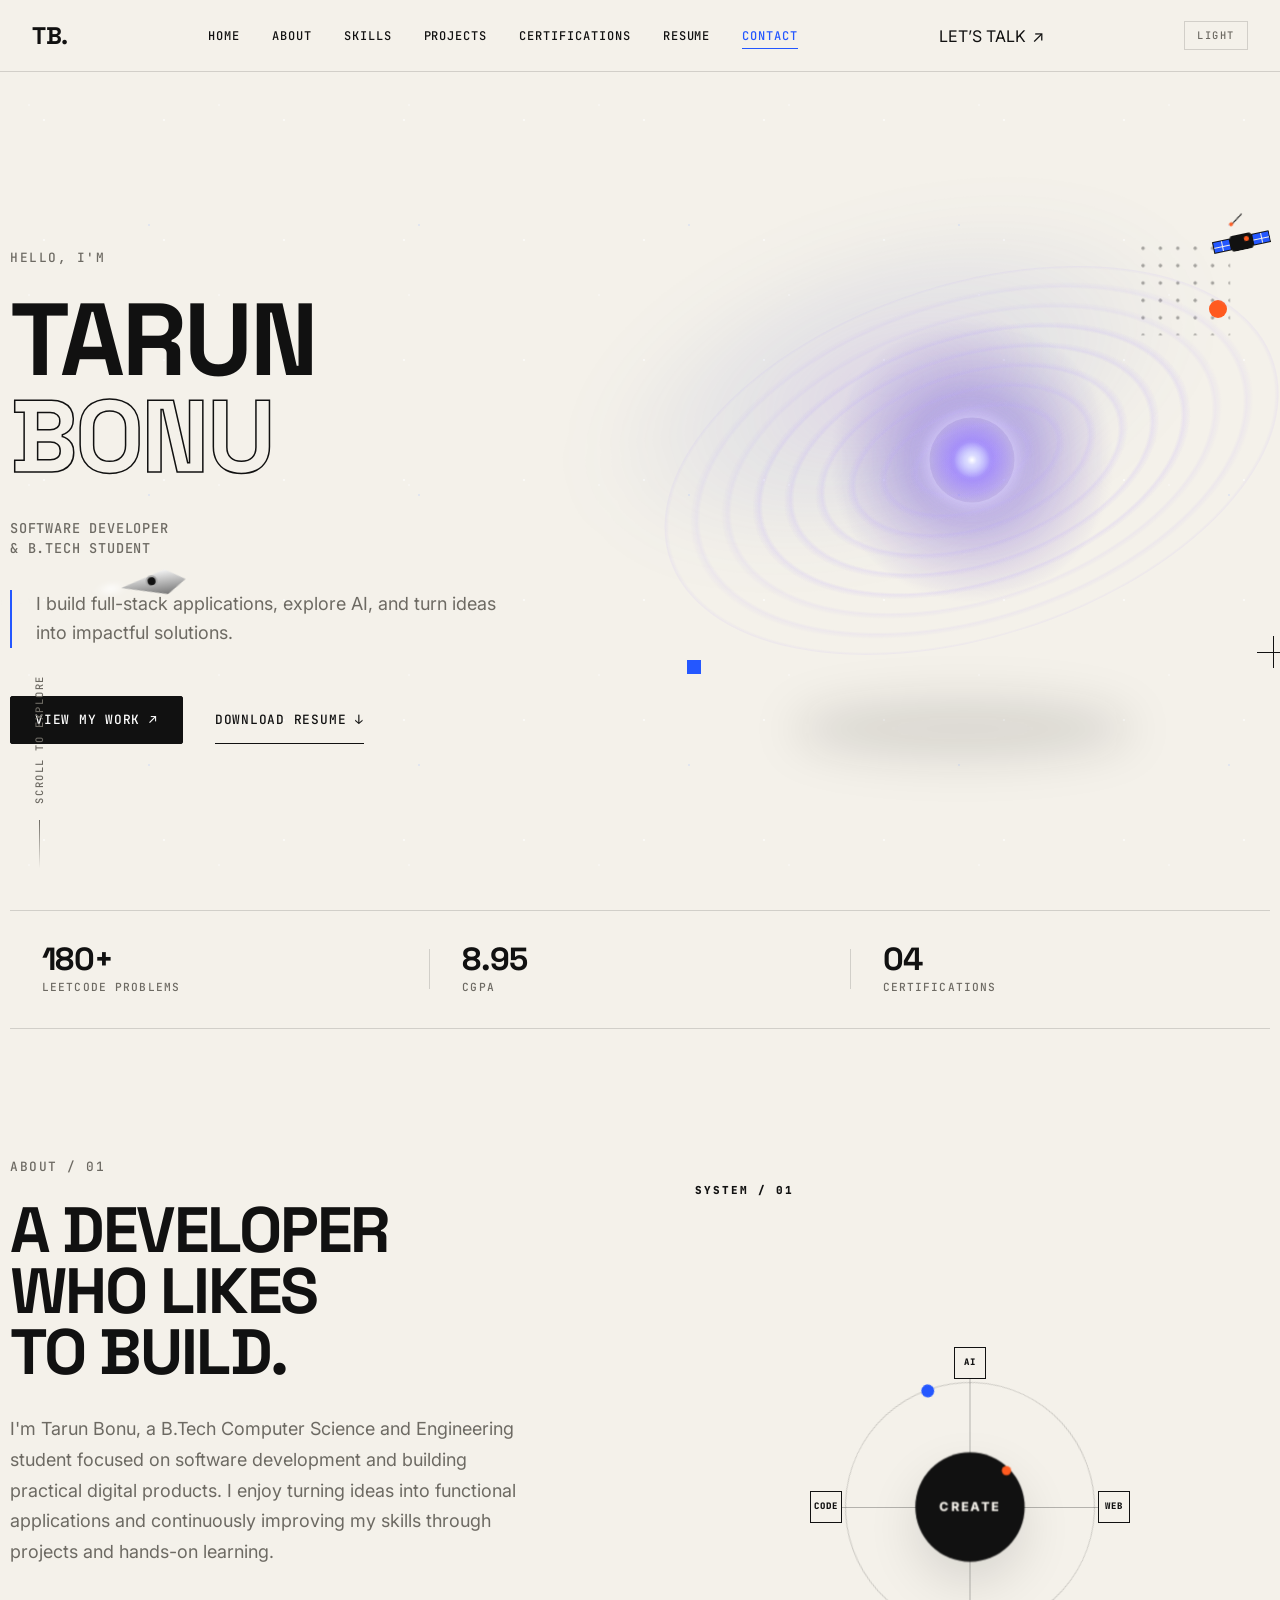
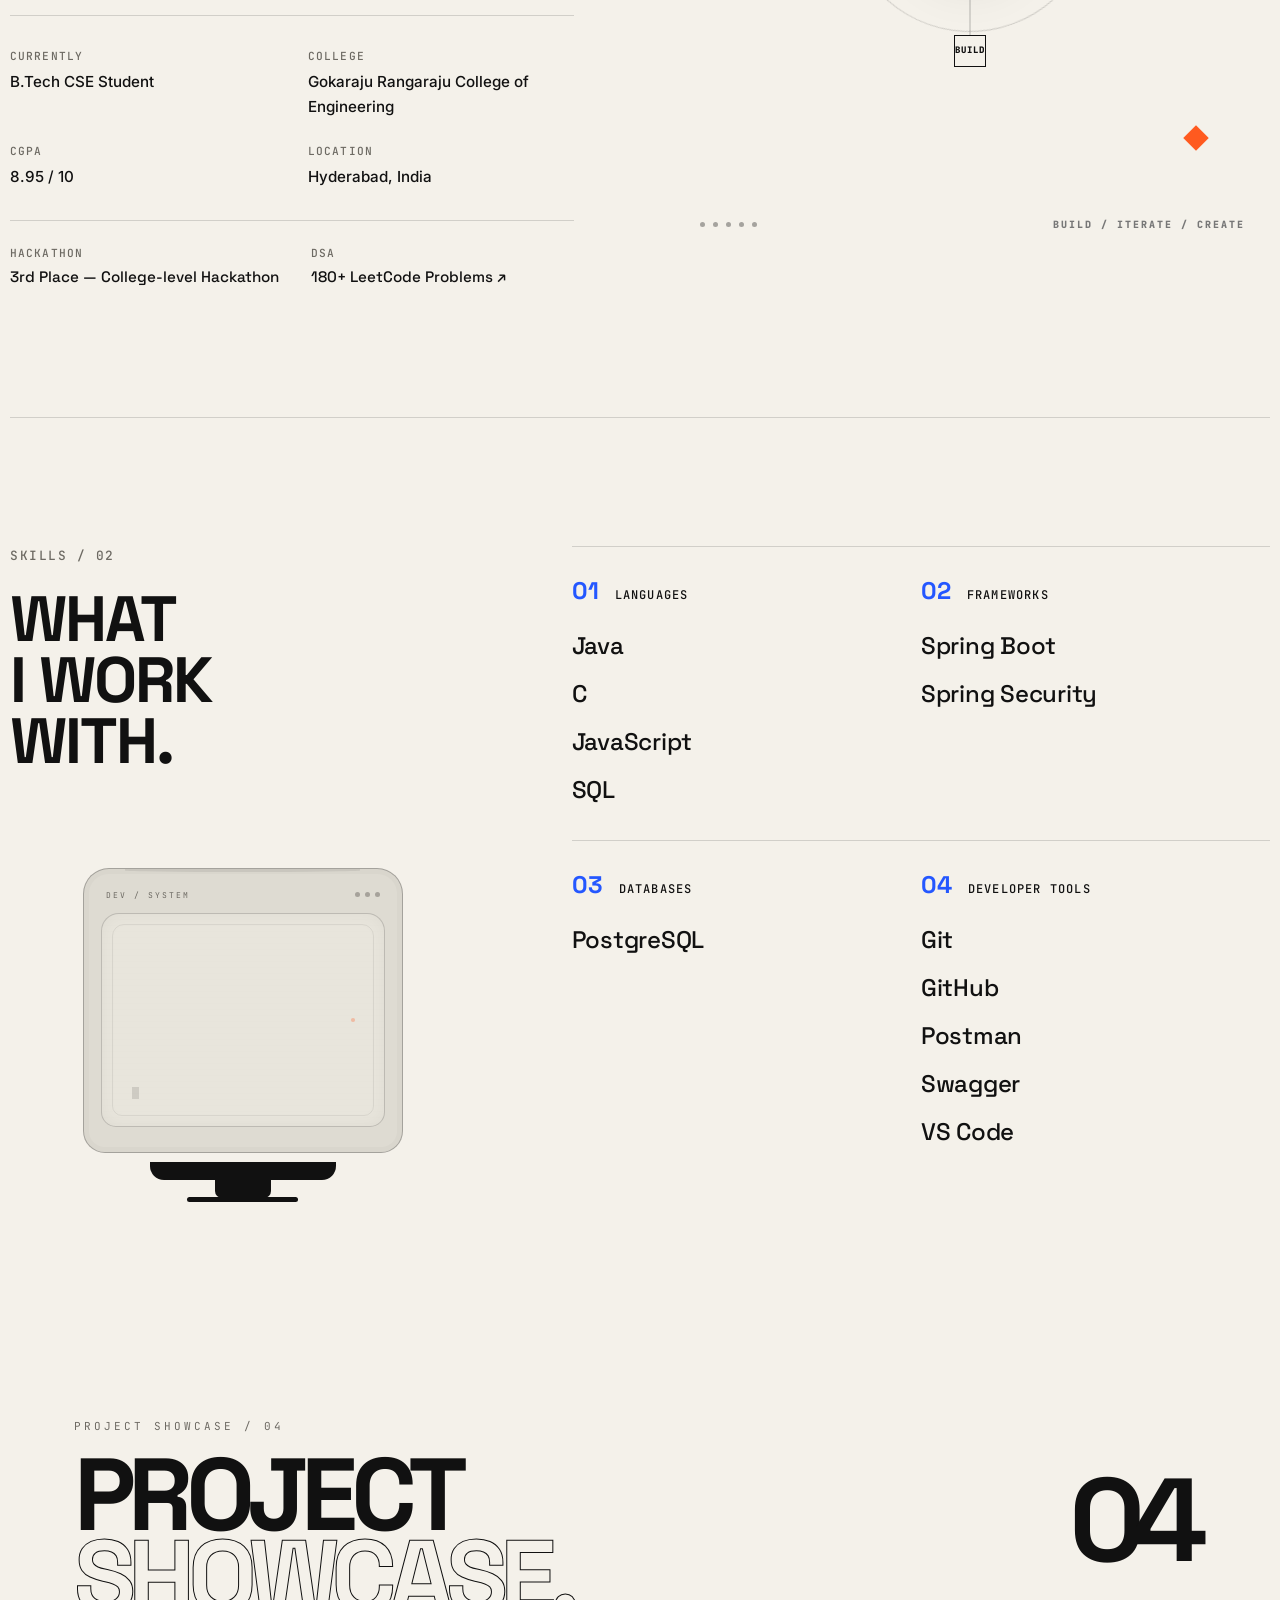
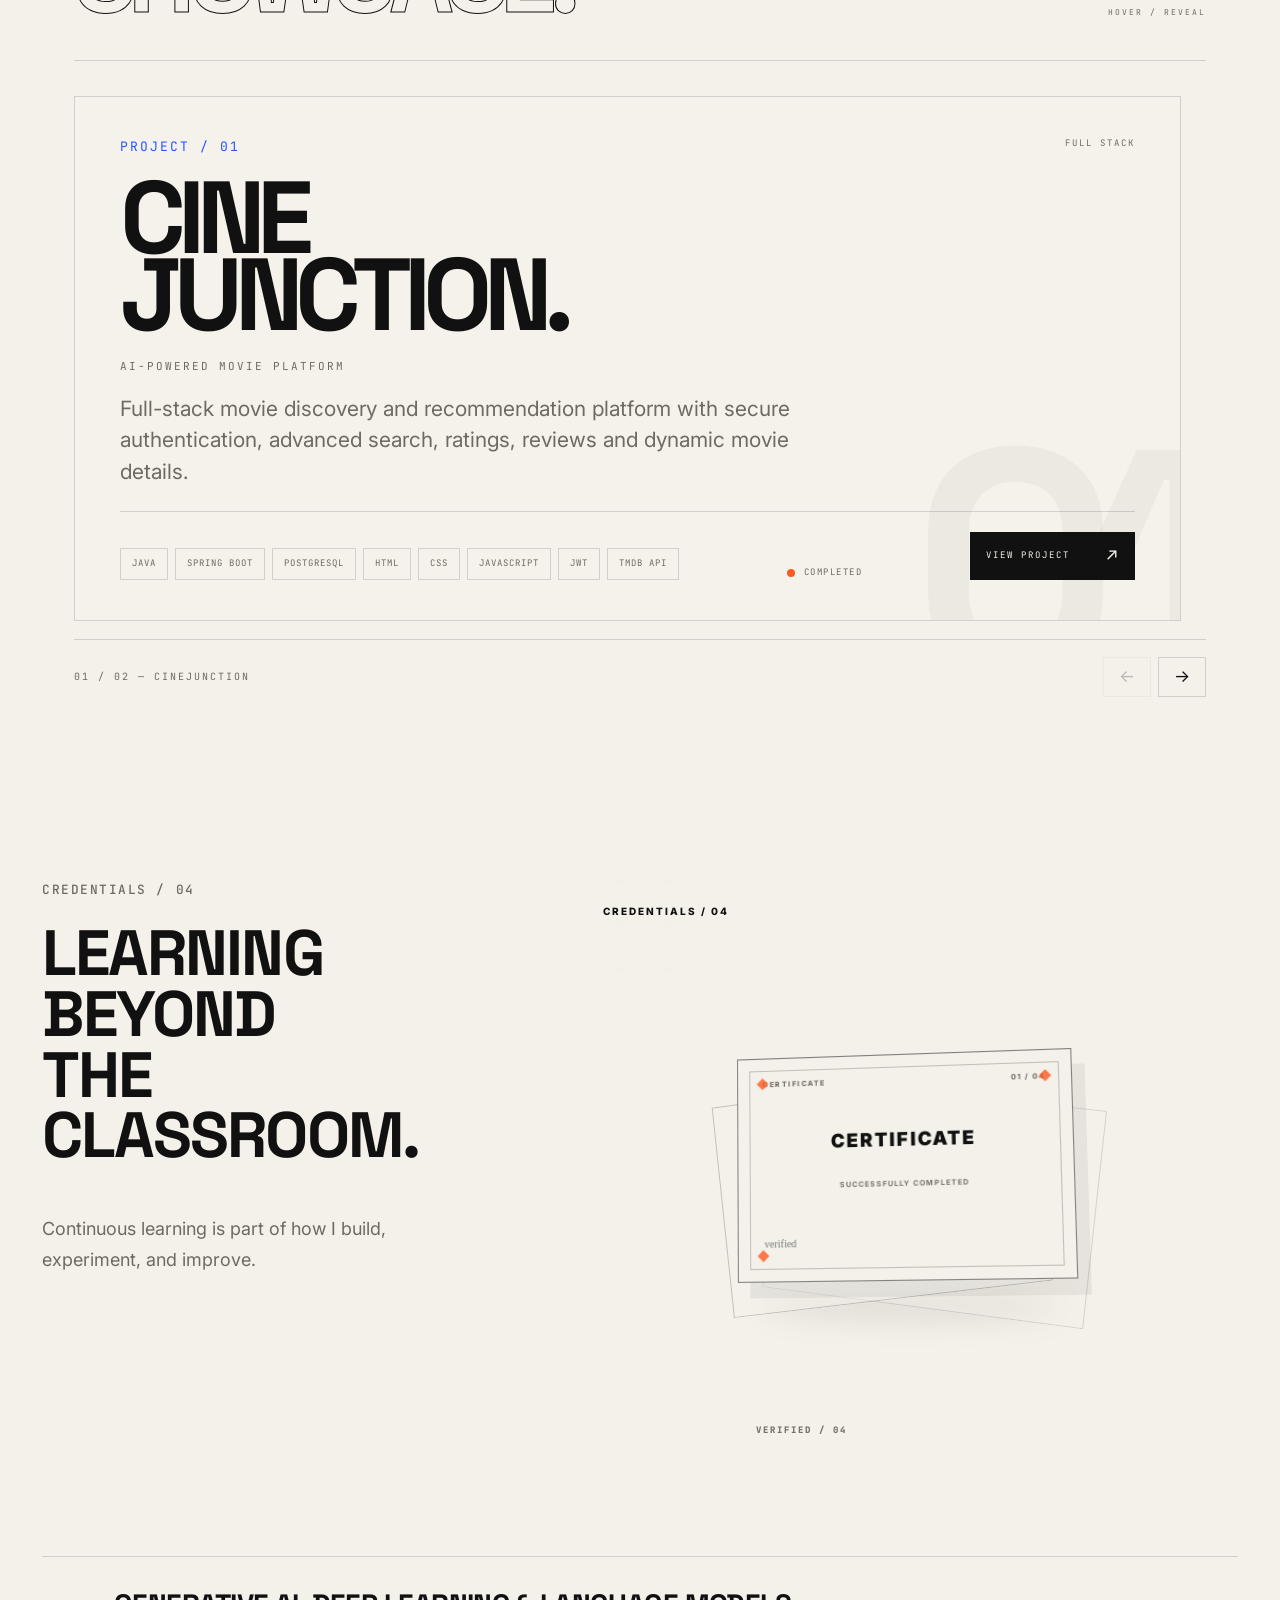
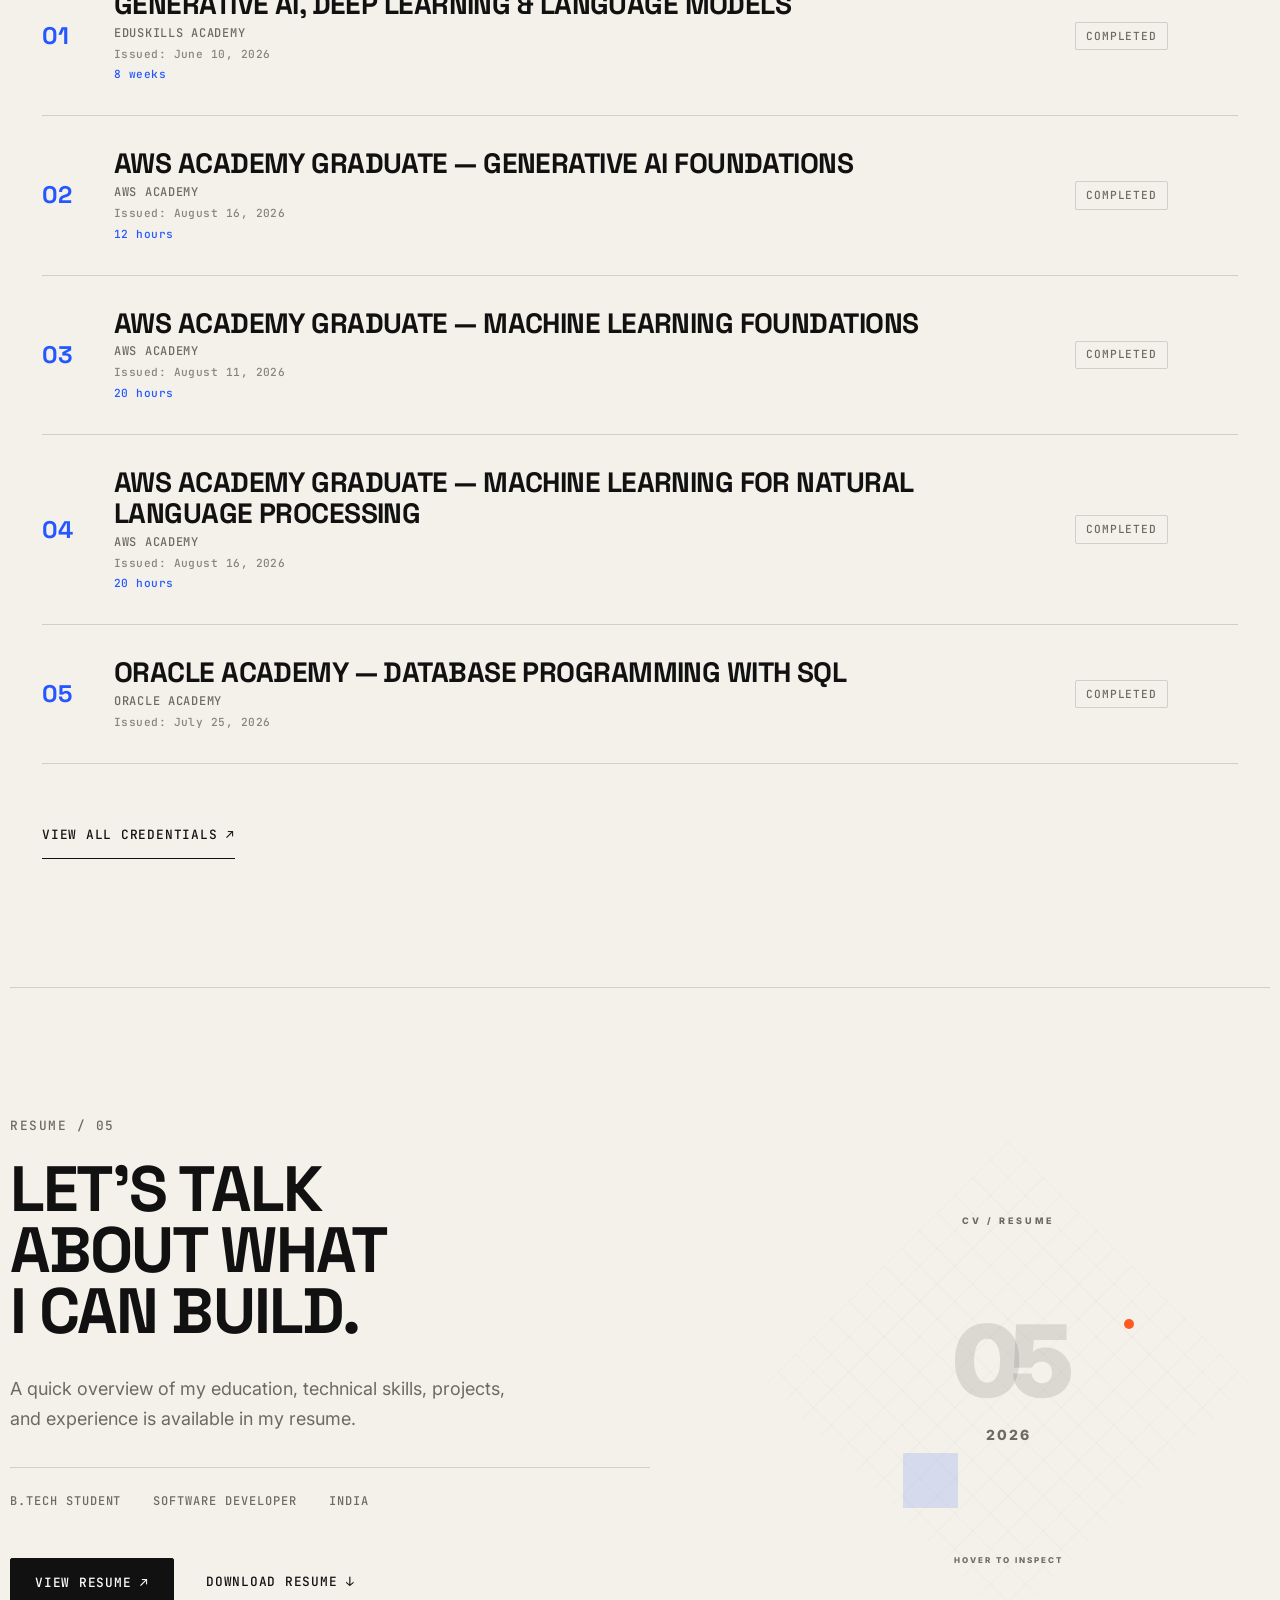
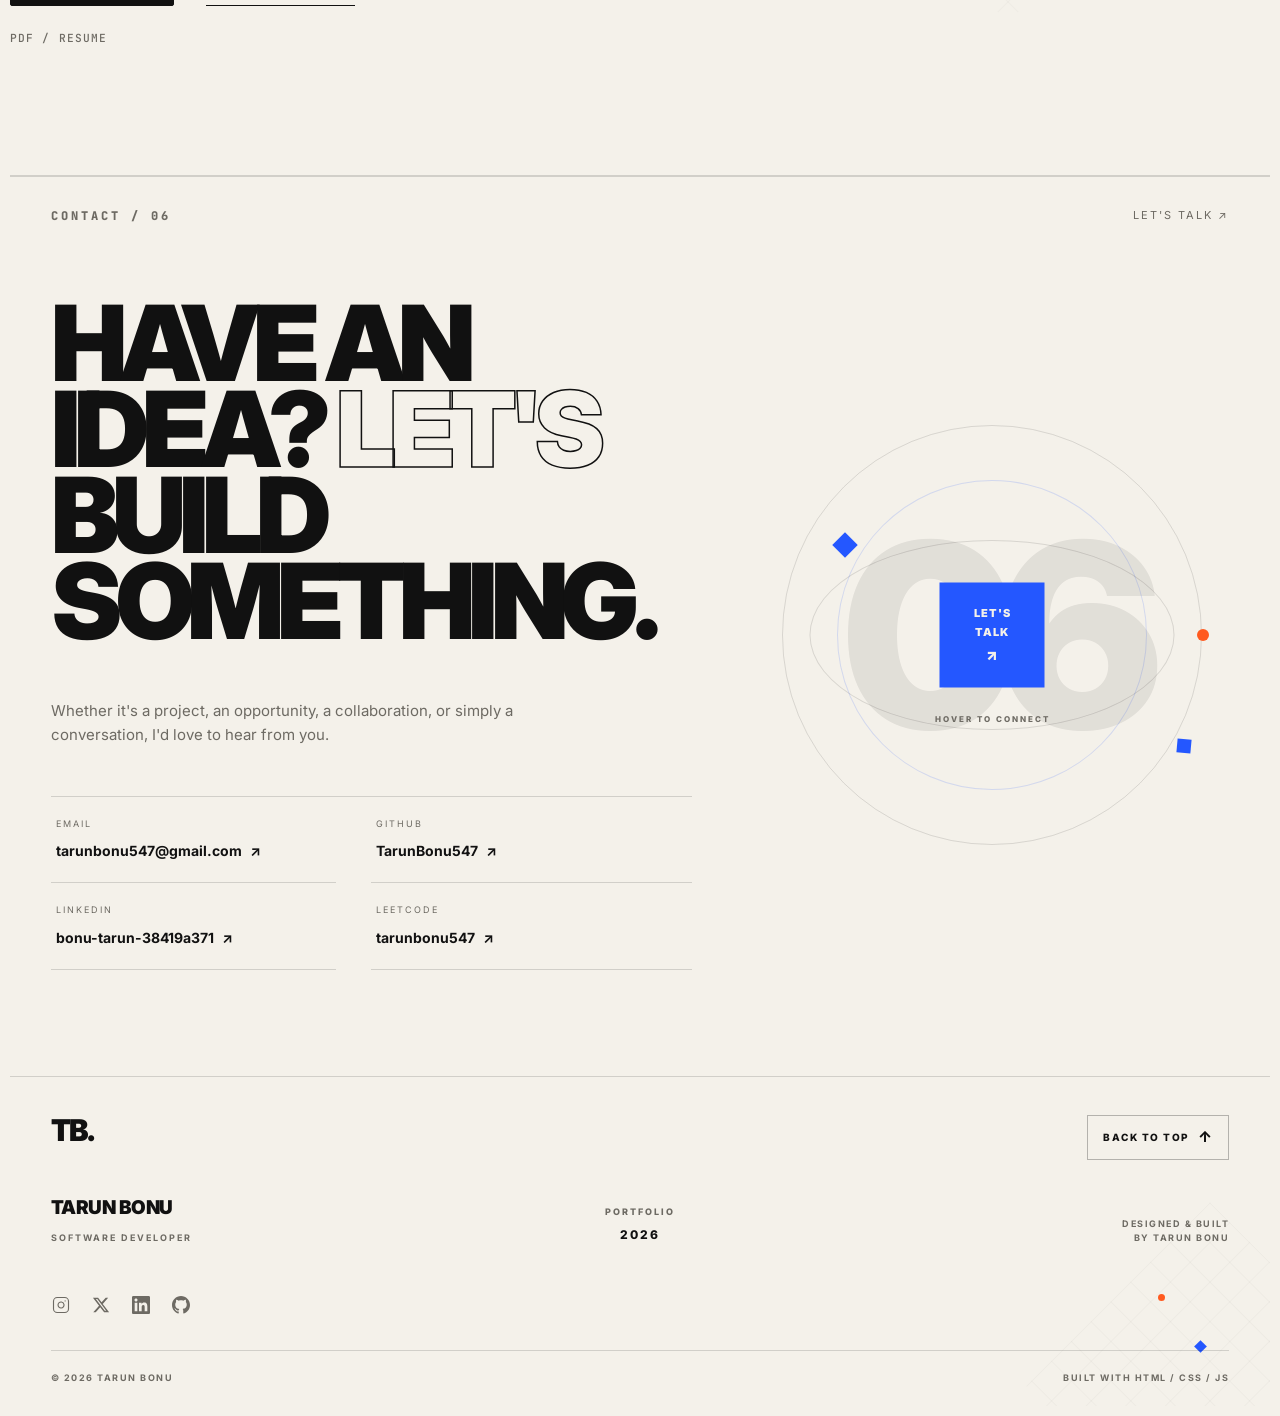
==== commit d46ece3d: "Added resume code" ====
--- a/index.html
+++ b/index.html
@@ -506,8 +506,8 @@
                         <span class="resume__meta-item">INDIA</span>
                     </div>
                     <div class="resume__actions reveal reveal-delay-3">
-                        <a href="assets/resume/Resume_Orig.pdf" target="_blank" rel="noopener noreferrer" class="btn btn--primary">VIEW RESUME ↗</a>
-                        <a href="assets/resume/Resume_Orig.pdf" download class="btn btn--secondary">DOWNLOAD RESUME ↓</a>
+                        <a href="assets/resume/Bonu_Tarun_Resume.pdf" target="_blank" rel="noopener noreferrer" class="btn btn--primary">VIEW RESUME ↗</a>
+                        <a href="assets/resume/Bonu_Tarun_Resume.pdf" download class="btn btn--secondary">DOWNLOAD RESUME ↓</a>
                     </div>
                     <p class="resume__file-info reveal reveal-delay-4">PDF / RESUME</p>
                 </div>
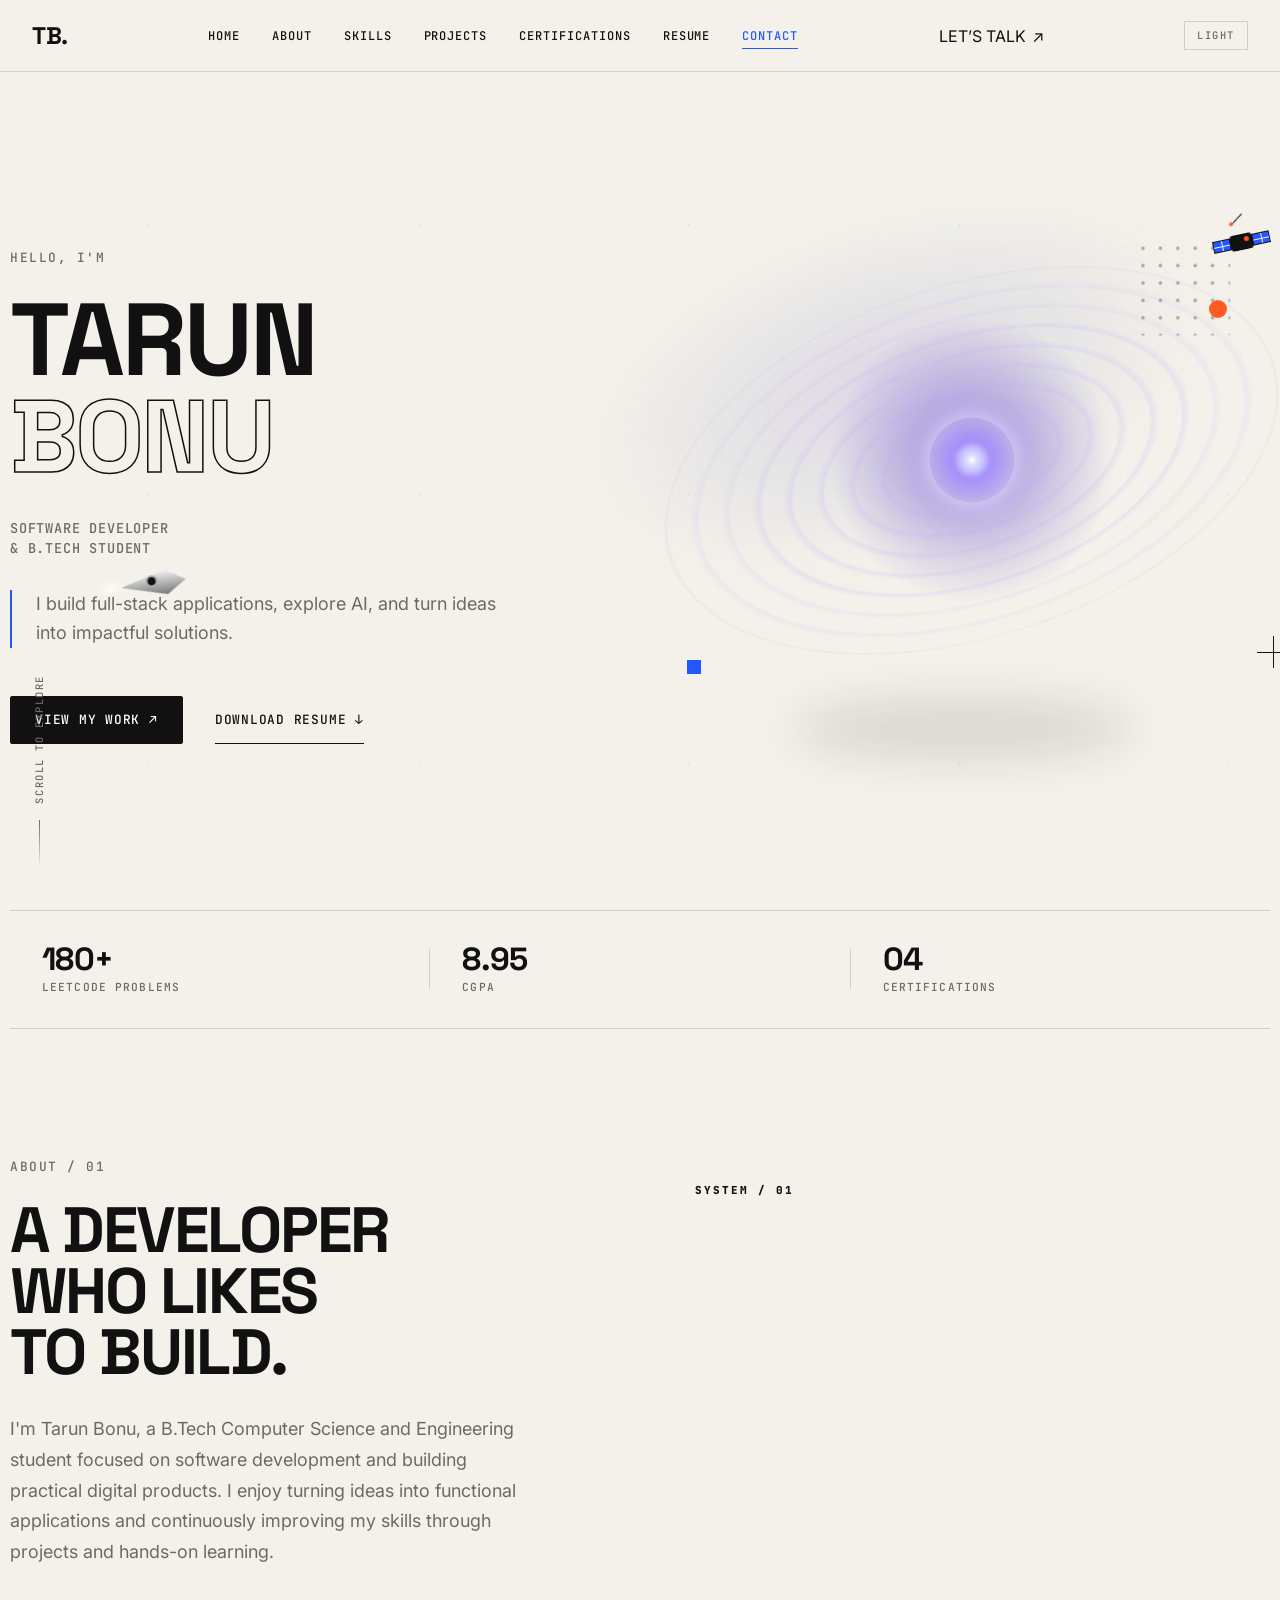
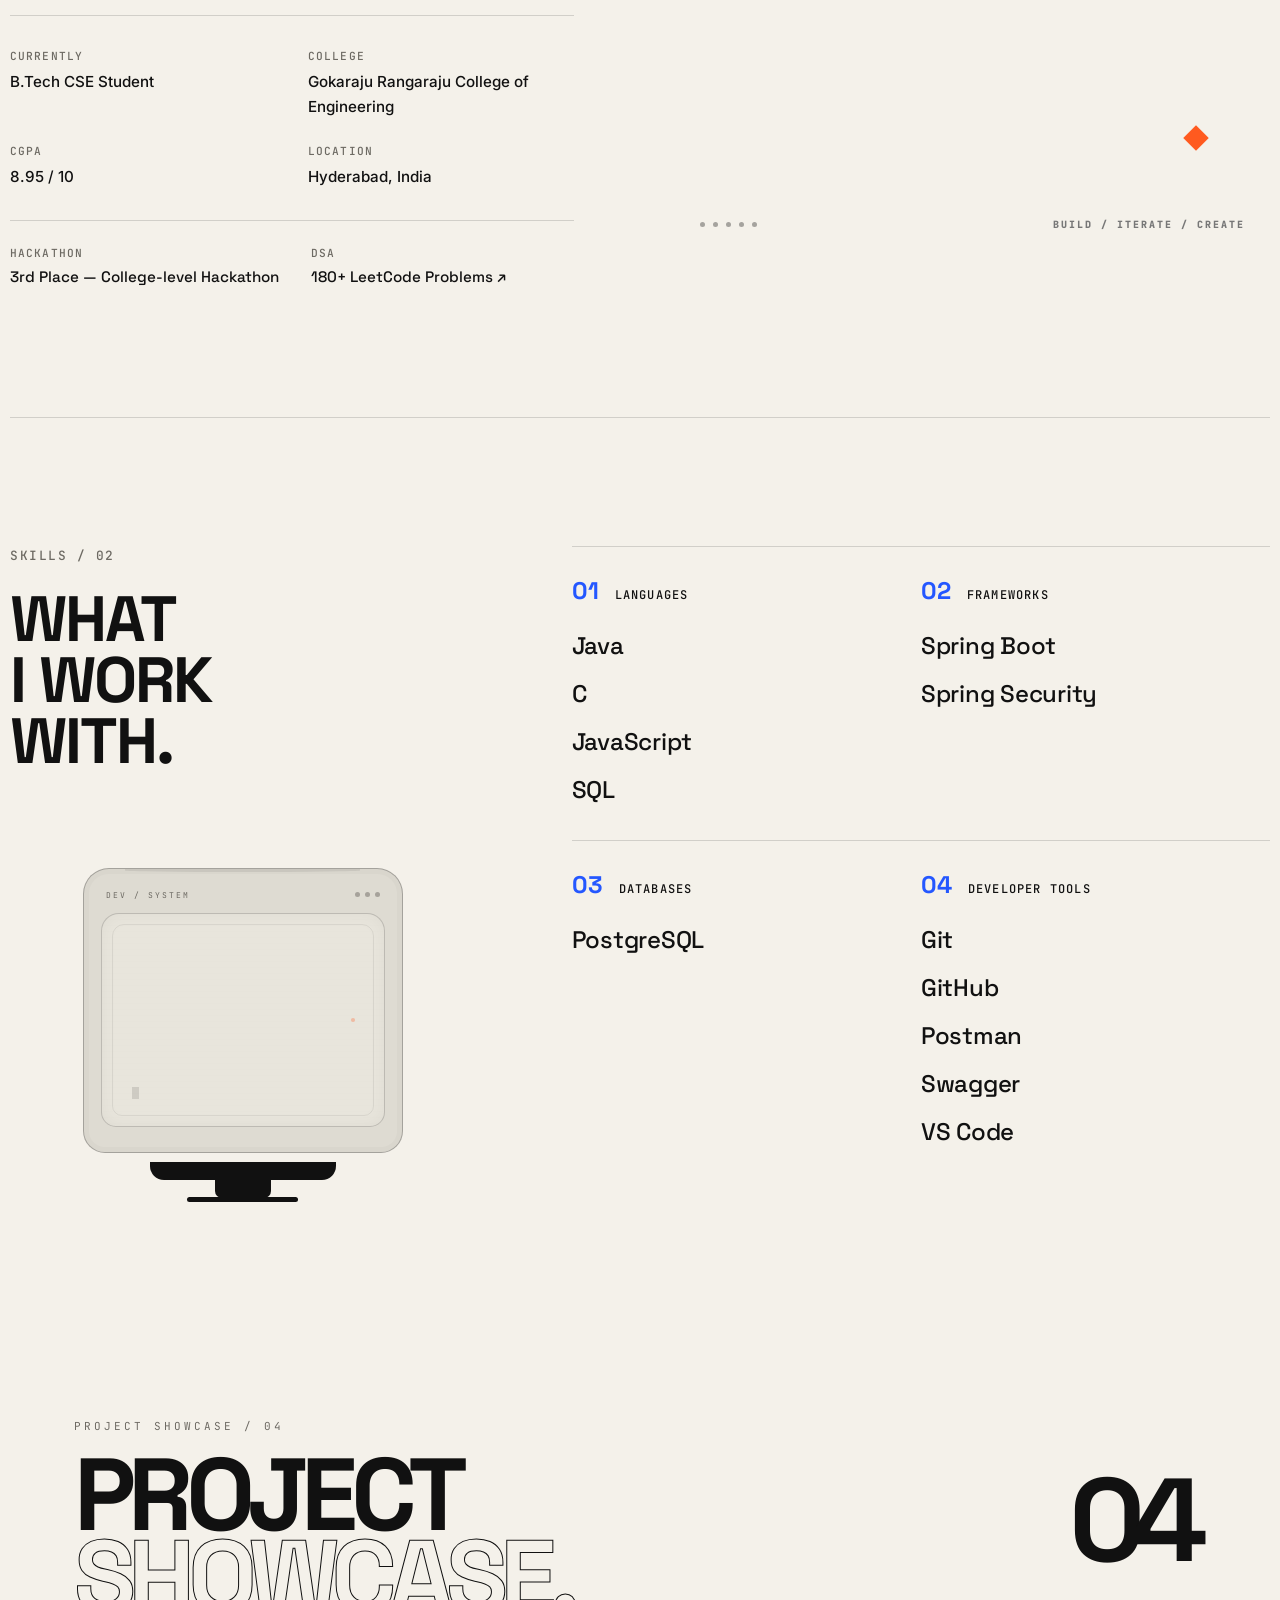
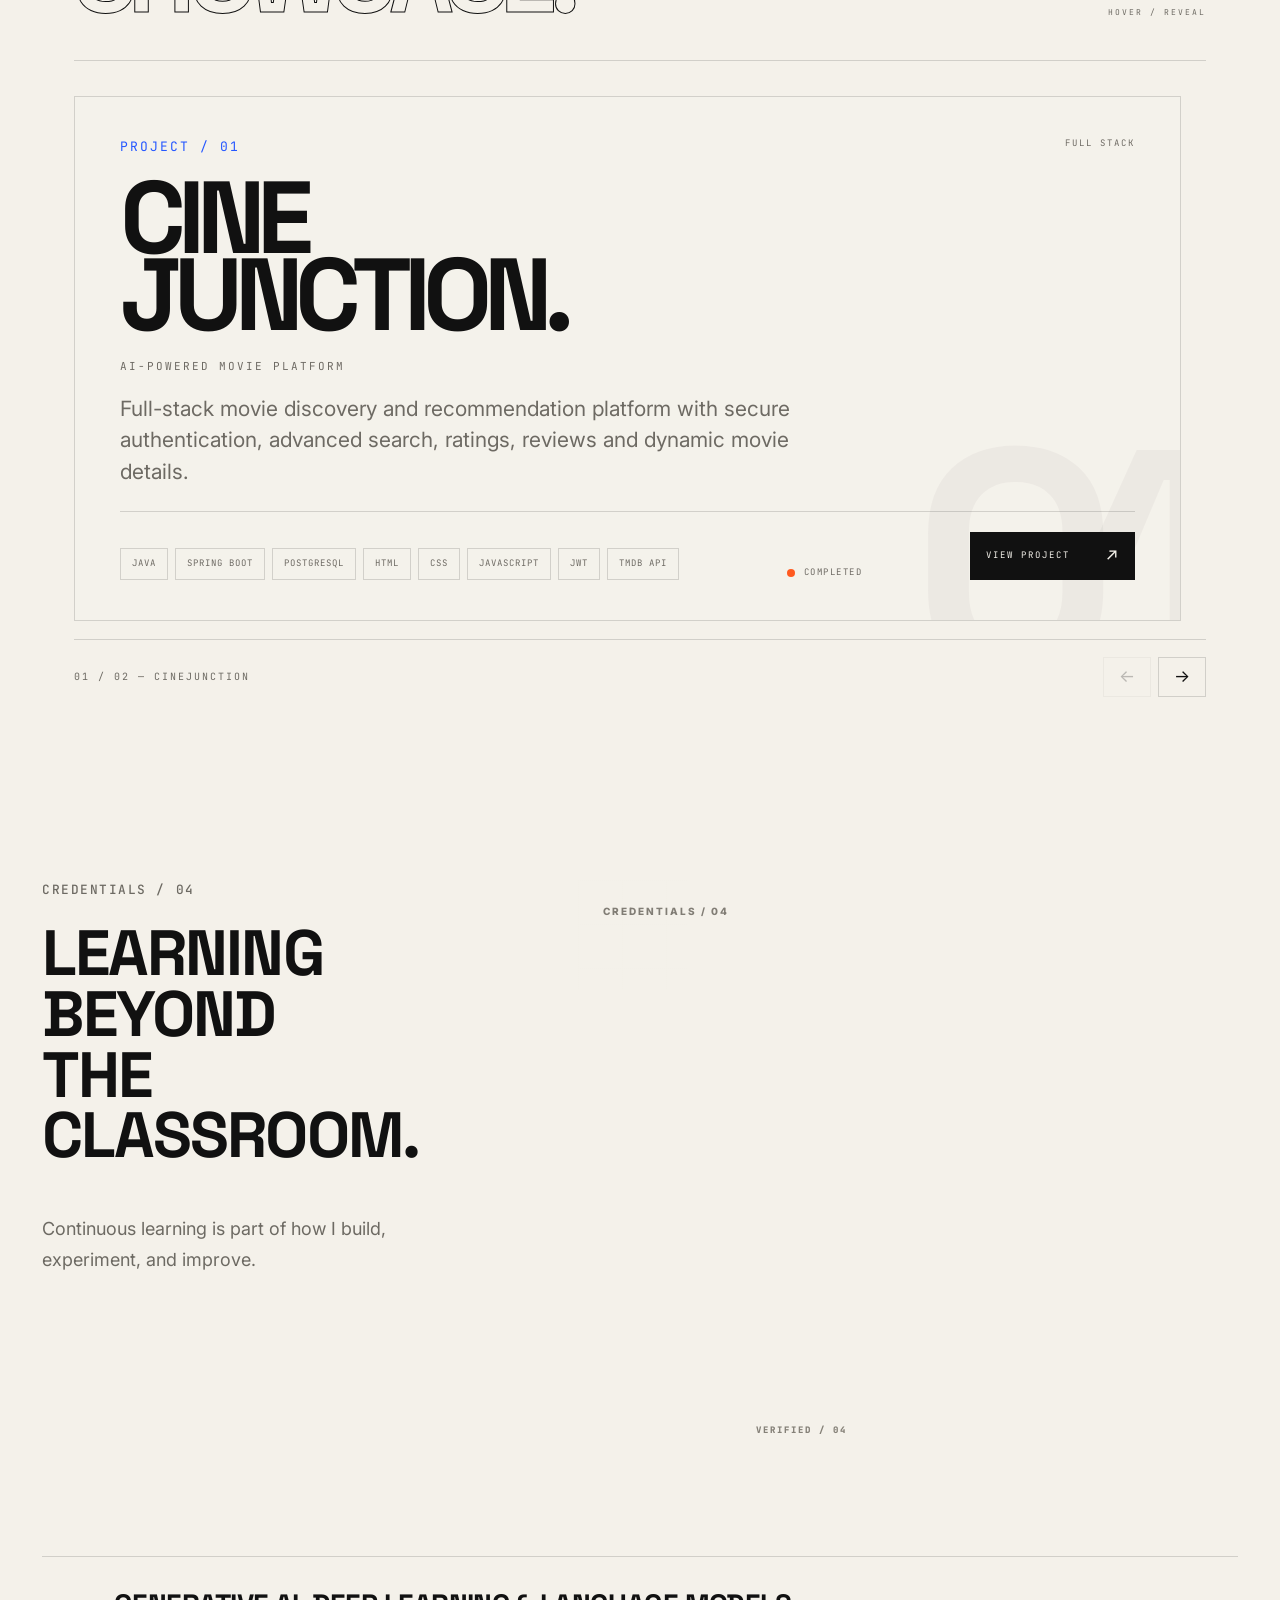
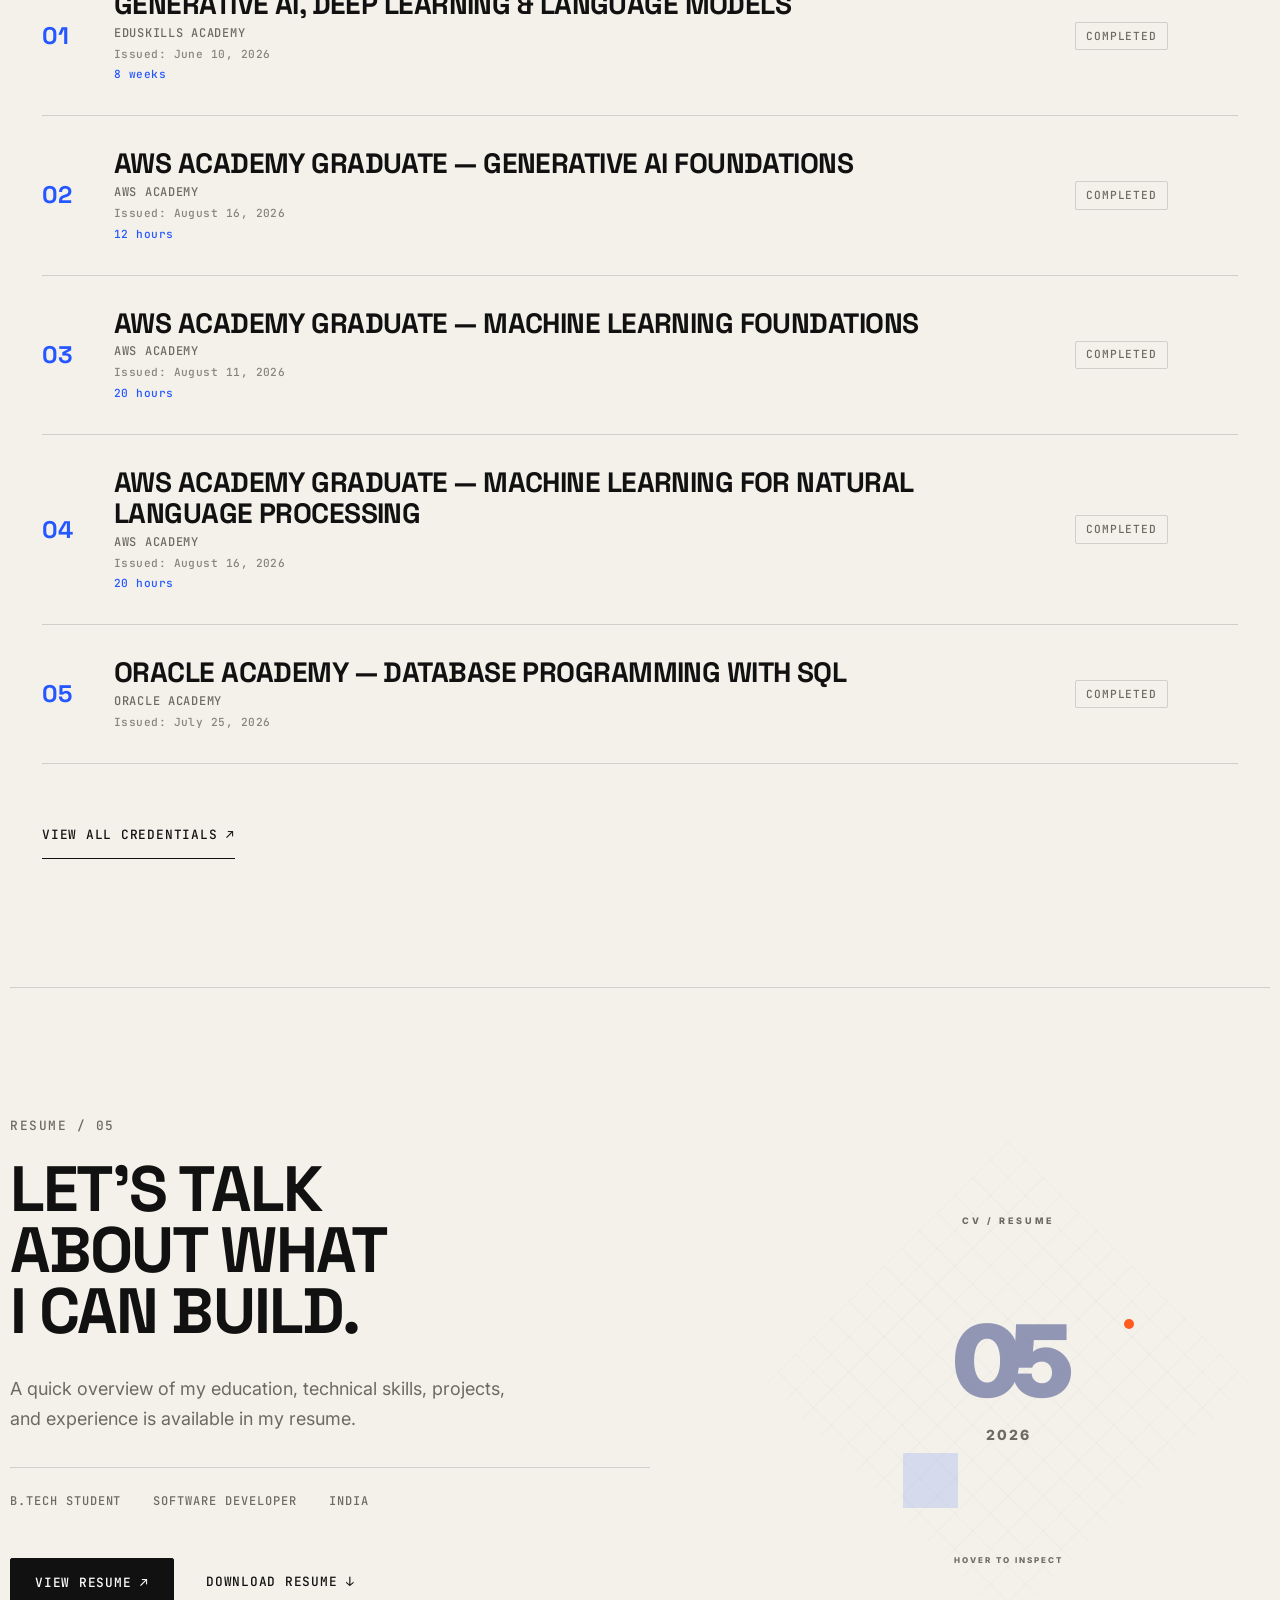
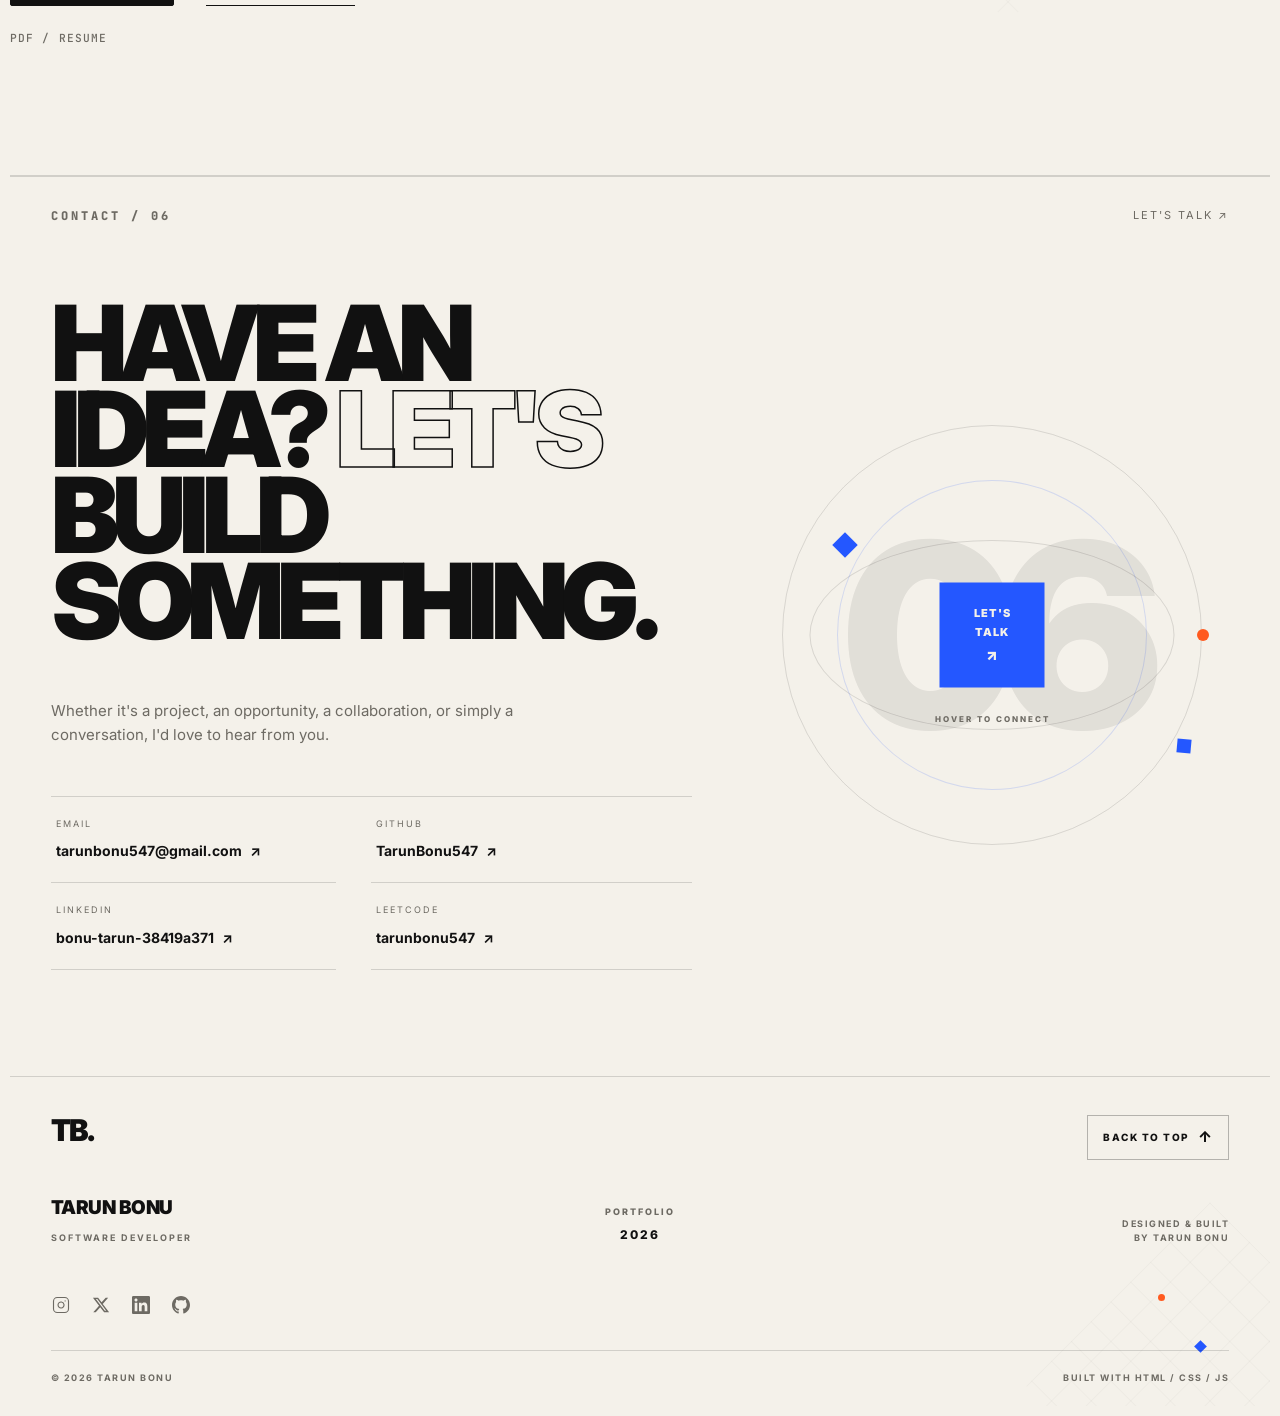
==== commit d139543d: "Made some major changes" ====
--- a/index.html
+++ b/index.html
@@ -48,6 +48,14 @@
         <div class="shooting-star s3"></div>
     </div>
 
+    <!-- Space Background (Canvas layer — engine in js/space-background.js) -->
+    <!-- Sits after .space-background and below main (z-index 1), so the new
+         distant objects render over the existing star field but never over
+         any portfolio content. pointer-events: none keeps input untouched. -->
+    <div id="spaceBackground" aria-hidden="true">
+        <canvas id="spaceCanvas"></canvas>
+    </div>
+
     <main>
         <section class="hero">
             <div class="hero__content">
@@ -674,5 +682,6 @@
     </div>
 
     <script src="js/script.js?v=20260817-2115"></script>
+    <script src="js/space-background.js?v=20260927-0610"></script>
 </body>
 </html>
--- a/css/style.css
+++ b/css/style.css
@@ -2910,7 +2910,11 @@
   line-height: .8;
   font-weight: 900;
   letter-spacing: -.1em;
-  color: rgba(17,17,17,.11);
+
+  /* FORCE VISIBLE COLOR */
+  color: #5f6699 !important;
+  opacity: 0.65 !important;
+
   user-select: none;
   transition: opacity .35s ease, transform .55s cubic-bezier(.2,.8,.2,1);
   z-index: 1;
@@ -4979,4 +4983,476 @@
 
 [data-theme="dark"] .lets-talk::after {
   width: 0;
-}+}
+
+/* =========================================================
+   CERTIFICATIONS — PREMIUM CERTIFICATE COLOR UPGRADE
+   Original animation preserved
+========================================================= */
+
+
+/* =========================================================
+   CERTIFICATE SYSTEM
+========================================================= */
+
+.credentials-certificate-animation .system {
+    position: relative;
+}
+
+
+/* =========================================================
+   AMBIENT INDIGO GLOW
+========================================================= */
+
+.credentials-certificate-animation .system::before {
+    content: "";
+
+    position: absolute;
+
+    width: 420px;
+    height: 300px;
+
+    left: 50%;
+    top: 50%;
+
+    transform: translate(-50%, -50%);
+
+    background:
+        radial-gradient(
+            ellipse,
+            rgba(45, 55, 140, 0.13) 0%,
+            rgba(45, 55, 140, 0.05) 40%,
+            transparent 72%
+        );
+
+    filter: blur(25px);
+
+    pointer-events: none;
+
+    z-index: -1;
+}
+
+
+/* =========================================================
+   MAIN CERTIFICATE
+========================================================= */
+
+.credentials-certificate-animation .certificate-main {
+
+    background:
+        linear-gradient(
+            135deg,
+            #1a1a19 0%,
+            #151514 45%,
+            #10100f 100%
+        );
+
+    border: 1px solid rgba(238, 234, 225, 0.18);
+
+    box-shadow:
+        0 25px 60px rgba(0, 0, 0, 0.55),
+        inset 0 0 45px rgba(255, 255, 255, 0.015);
+}
+
+
+/* =========================================================
+   BACK CERTIFICATE 01
+========================================================= */
+
+.credentials-certificate-animation .certificate-back-1 {
+
+    background:
+        linear-gradient(
+            135deg,
+            #151a2a 0%,
+            #0d1120 55%,
+            #090c17 100%
+        );
+
+    border: 1px solid rgba(75, 90, 170, 0.18);
+
+    box-shadow:
+        0 20px 45px rgba(0, 0, 0, 0.4);
+}
+
+
+/* =========================================================
+   BACK CERTIFICATE 02
+========================================================= */
+
+.credentials-certificate-animation .certificate-back-2 {
+
+    background:
+        linear-gradient(
+            135deg,
+            #1b1a18 0%,
+            #131311 55%,
+            #0e0e0d 100%
+        );
+
+    border: 1px solid rgba(238, 234, 225, 0.11);
+
+    box-shadow:
+        0 20px 45px rgba(0, 0, 0, 0.42);
+}
+
+
+/* =========================================================
+   INNER CERTIFICATE BORDER
+========================================================= */
+
+.credentials-certificate-animation .certificate-main::before {
+
+    border-color:
+        rgba(238, 234, 225, 0.09);
+}
+
+
+/* =========================================================
+   CERTIFICATE HEADER
+========================================================= */
+
+.credentials-certificate-animation .cert-small {
+
+    color: #aaa69d;
+
+    letter-spacing: 0.14em;
+}
+
+
+.credentials-certificate-animation .cert-number {
+
+    color: #817d75;
+
+    letter-spacing: 0.12em;
+}
+
+
+/* =========================================================
+   MAIN CERTIFICATE TITLE
+========================================================= */
+
+.credentials-certificate-animation .cert-title {
+
+    color: #eeeae1;
+
+    text-shadow:
+        0 0 25px rgba(238, 234, 225, 0.03);
+}
+
+
+/* =========================================================
+   HORIZONTAL LINE
+========================================================= */
+
+.credentials-certificate-animation .cert-line {
+
+    background:
+        linear-gradient(
+            90deg,
+            rgba(238, 234, 225, 0.18),
+            rgba(238, 234, 225, 0.06),
+            transparent
+        );
+}
+
+
+/* =========================================================
+   DESCRIPTION
+========================================================= */
+
+.credentials-certificate-animation .cert-description {
+
+    color: #7d7971;
+
+    letter-spacing: 0.12em;
+}
+
+
+/* =========================================================
+   VERIFIED / SEAL
+========================================================= */
+
+.credentials-certificate-animation .seal {
+
+    color: #ff5a1f;
+
+    border-color: rgba(255, 90, 31, 0.4);
+
+    text-shadow:
+        0 0 15px rgba(255, 90, 31, 0.15);
+}
+
+
+/* =========================================================
+   SIGNATURE
+========================================================= */
+
+.credentials-certificate-animation .signature {
+
+    border-color:
+        rgba(238, 234, 225, 0.18);
+}
+
+
+/* =========================================================
+   ORANGE CORNERS
+========================================================= */
+
+.credentials-certificate-animation .corner {
+
+    border-color: #ff5a1f;
+
+    filter:
+        drop-shadow(
+            0 0 5px rgba(255, 90, 31, 0.18)
+        );
+}
+
+
+/* =========================================================
+   SCANNER
+========================================================= */
+
+.credentials-certificate-animation .scan {
+
+    background: #ff5a1f;
+
+    box-shadow:
+        0 0 10px rgba(255, 90, 31, 0.65),
+        0 0 25px rgba(255, 90, 31, 0.3),
+        0 0 50px rgba(255, 90, 31, 0.08);
+}
+
+
+/* =========================================================
+   FLOATING MARKS
+========================================================= */
+
+.credentials-certificate-animation .float-mark {
+
+    background:
+        rgba(70, 80, 155, 0.28);
+
+    box-shadow:
+        0 0 18px rgba(70, 80, 155, 0.12);
+}
+
+
+/* =========================================================
+   GRID
+========================================================= */
+
+.credentials-certificate-animation .grid {
+
+    opacity: 0.5;
+
+    background-image:
+        linear-gradient(
+            rgba(238, 234, 225, 0.025) 1px,
+            transparent 1px
+        ),
+        linear-gradient(
+            90deg,
+            rgba(238, 234, 225, 0.025) 1px,
+            transparent 1px
+        );
+}
+
+
+/* =========================================================
+   TOP LABEL
+========================================================= */
+
+.credentials-certificate-animation .label {
+
+    color: #817d75;
+}
+
+
+/* =========================================================
+   BOTTOM LABEL
+========================================================= */
+
+.credentials-certificate-animation .bottom-label {
+
+    color: #858178;
+}
+
+
+/* =========================================================
+   SHADOW
+========================================================= */
+
+.credentials-certificate-animation .shadow {
+
+    background:
+        radial-gradient(
+            ellipse,
+            rgba(0, 0, 0, 0.55),
+            transparent 70%
+        );
+}
+
+
+/* =========================================================
+   HOVER — MAIN CERTIFICATE
+   Only color enhancement; original transforms remain
+========================================================= */
+
+.credentials-certificate-animation:hover
+.certificate-main {
+
+    border-color:
+        rgba(238, 234, 225, 0.25);
+
+    box-shadow:
+        0 30px 70px rgba(0, 0, 0, 0.65),
+        0 0 45px rgba(45, 55, 140, 0.08),
+        inset 0 0 45px rgba(255, 255, 255, 0.018);
+}
+
+
+/* =========================================================
+   HOVER — ORANGE DETAILS
+========================================================= */
+
+.credentials-certificate-animation:hover
+.corner {
+
+    filter:
+        drop-shadow(
+            0 0 8px rgba(255, 90, 31, 0.35)
+        );
+}
+
+
+.credentials-certificate-animation:hover
+.seal {
+
+    color: #ff6a32;
+
+    text-shadow:
+        0 0 20px rgba(255, 90, 31, 0.25);
+}
+
+
+/* =========================================================
+   HOVER — BACK CERTIFICATES
+========================================================= */
+
+.credentials-certificate-animation:hover
+.certificate-back-1 {
+
+    border-color:
+        rgba(75, 90, 170, 0.25);
+}
+
+
+.credentials-certificate-animation:hover
+.certificate-back-2 {
+
+    border-color:
+        rgba(238, 234, 225, 0.15);
+}
+
+
+/* =========================================================
+   SCAN ACTIVE STATE
+========================================================= */
+
+.credentials-certificate-animation
+.scan {
+
+    background:
+        linear-gradient(
+            90deg,
+            transparent,
+            #ff5a1f,
+            transparent
+        );
+
+    box-shadow:
+        0 0 10px rgba(255, 90, 31, 0.7),
+        0 0 30px rgba(255, 90, 31, 0.25);
+}
+
+
+/* =========================================================
+   ACCESSIBILITY
+========================================================= */
+
+@media (prefers-reduced-motion: reduce) {
+
+    .credentials-certificate-animation *,
+    .credentials-certificate-animation *::before,
+    .credentials-certificate-animation *::after {
+
+        animation-duration: 0.01ms !important;
+        animation-iteration-count: 1 !important;
+        transition-duration: 0.01ms !important;
+    }
+}
+
+/* =========================================================
+   SPACE BACKGROUND (Canvas layer)
+   ------------------------------------------------------------
+   Added layer for the background.html space engine
+   (js/space-background.js). It is a pure decoration:
+
+   - fixed + inset: 0, so it never affects document flow,
+     section heights or scroll position
+   - z-index: 0, identical to the existing .space-background,
+     so the portfolio content in main (z-index: 1) and the nav
+     stay on top. Source order places it above the existing
+     star field and below all content.
+   - pointer-events: none, so links, buttons, cards, hover
+     states and scroll are untouched
+   - hidden in the light theme, because a deep space canvas
+     would fight the cream design. The engine is paused in
+     the same theme state by js/space-background.js.
+
+   Nothing above this block was modified.
+   ========================================================= */
+
+#spaceBackground {
+
+    position: fixed;
+    inset: 0;
+    z-index: 0;
+
+    width: 100%;
+    height: 100%;
+
+    overflow: hidden;
+    pointer-events: none;
+
+    display: none;
+
+    contain: strict;
+}
+
+[data-theme="dark"] #spaceBackground {
+    display: block;
+}
+
+#spaceCanvas {
+
+    position: absolute;
+    inset: 0;
+
+    display: block;
+
+    width: 100%;
+    height: 100%;
+
+    pointer-events: none;
+}
+
+@media (prefers-reduced-motion: reduce) {
+
+    #spaceCanvas {
+        display: none;
+    }
+}
+
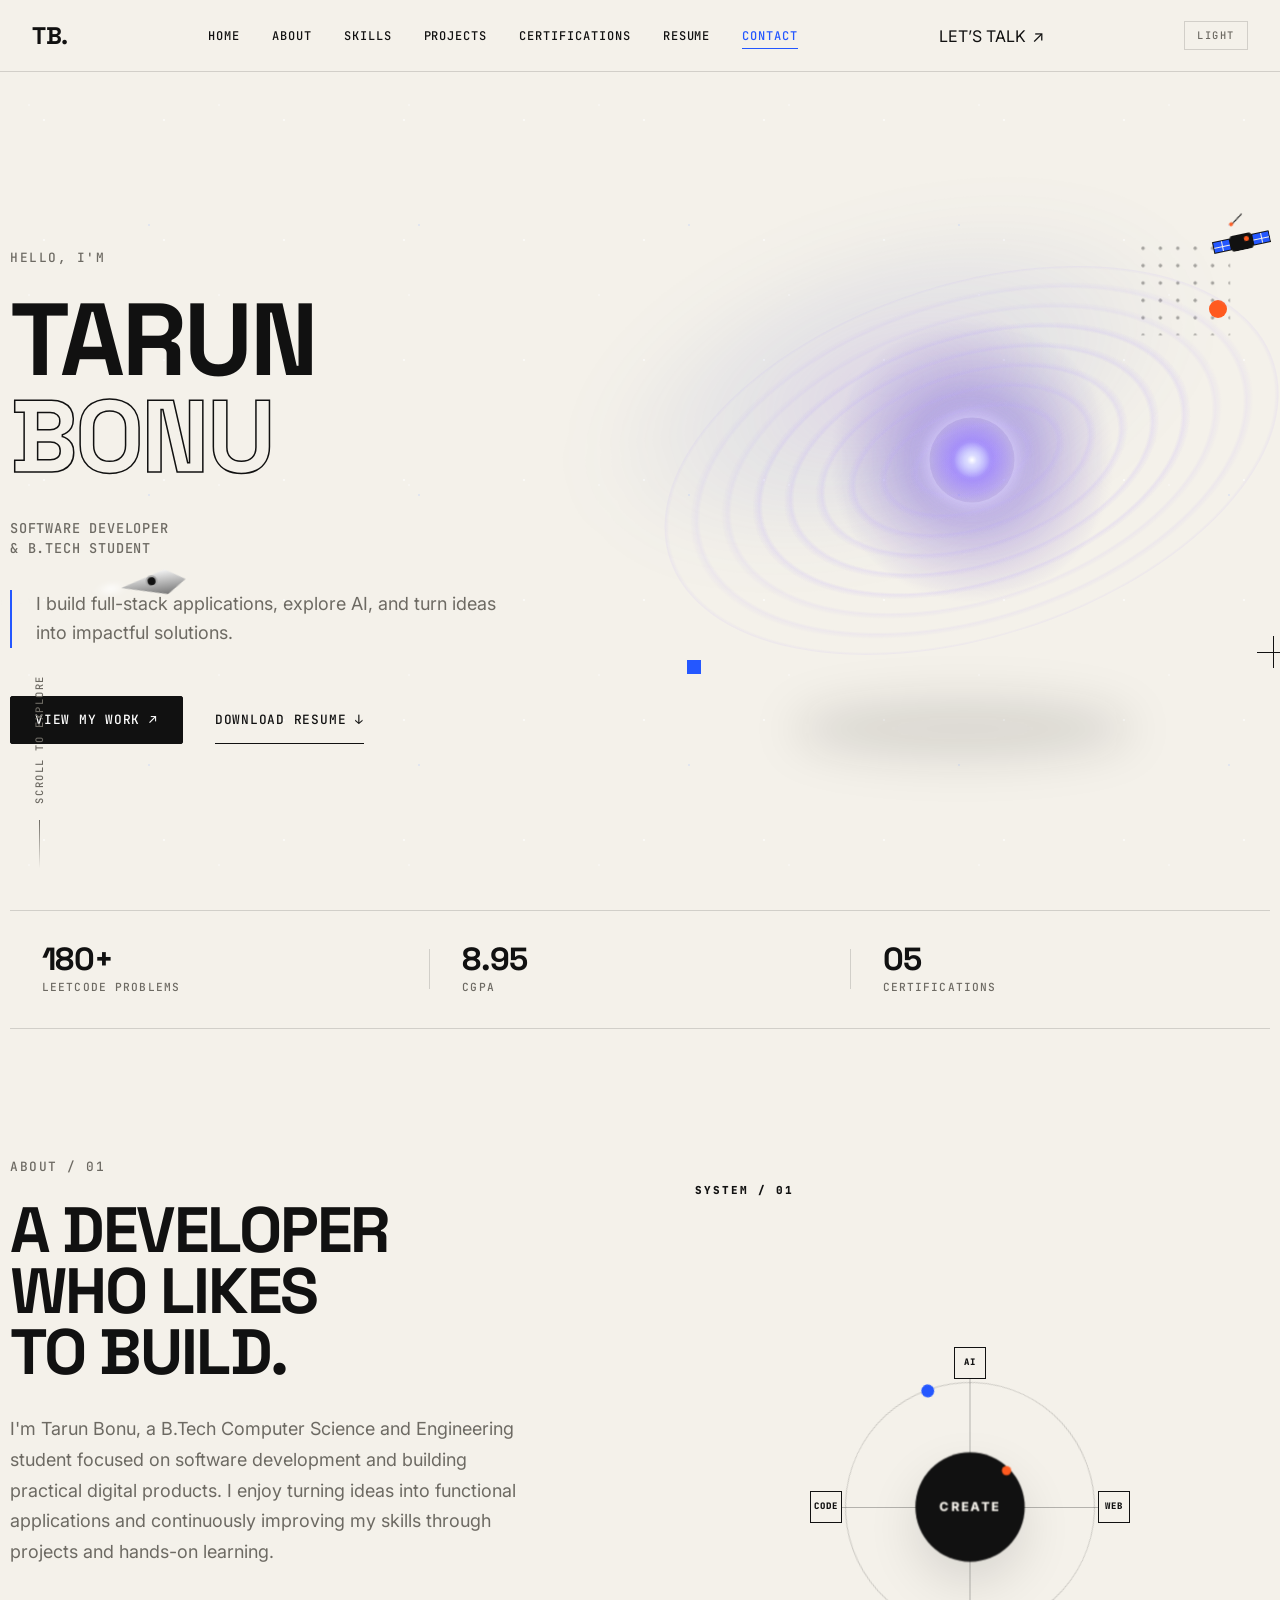
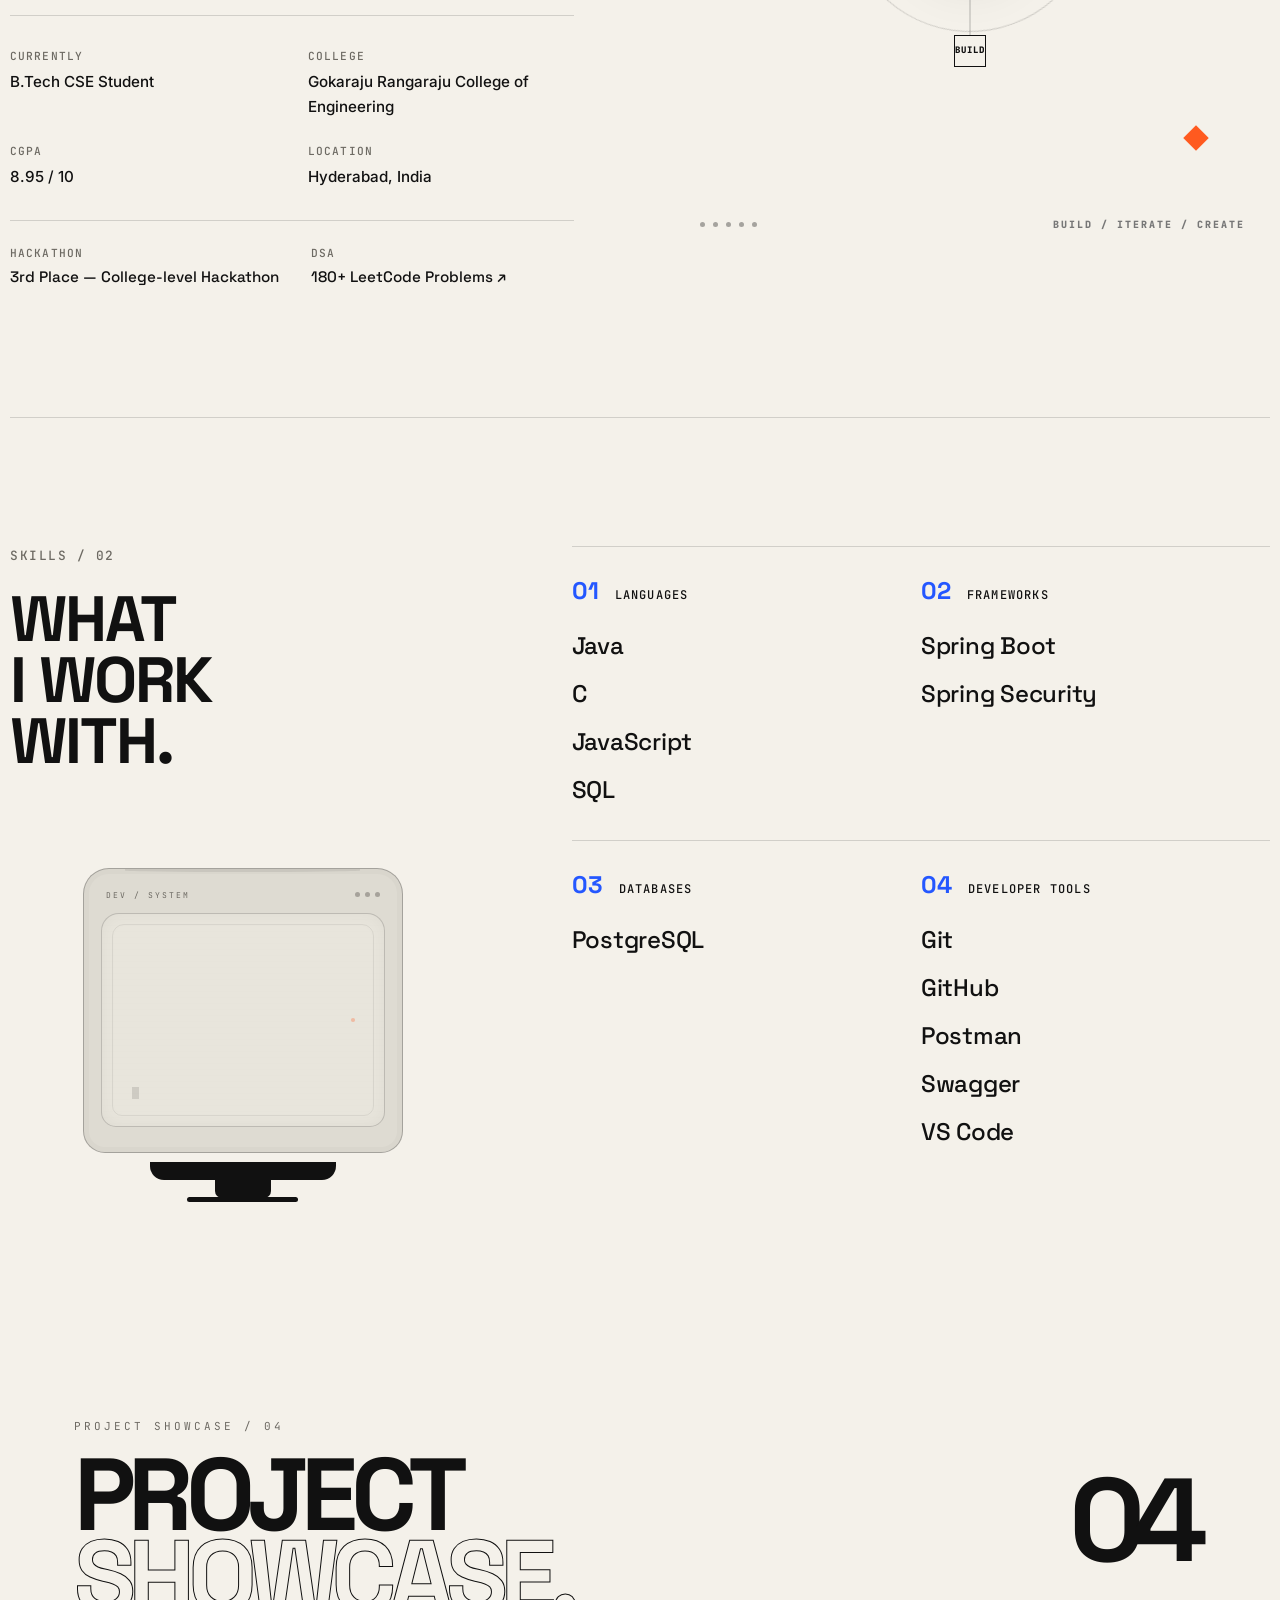
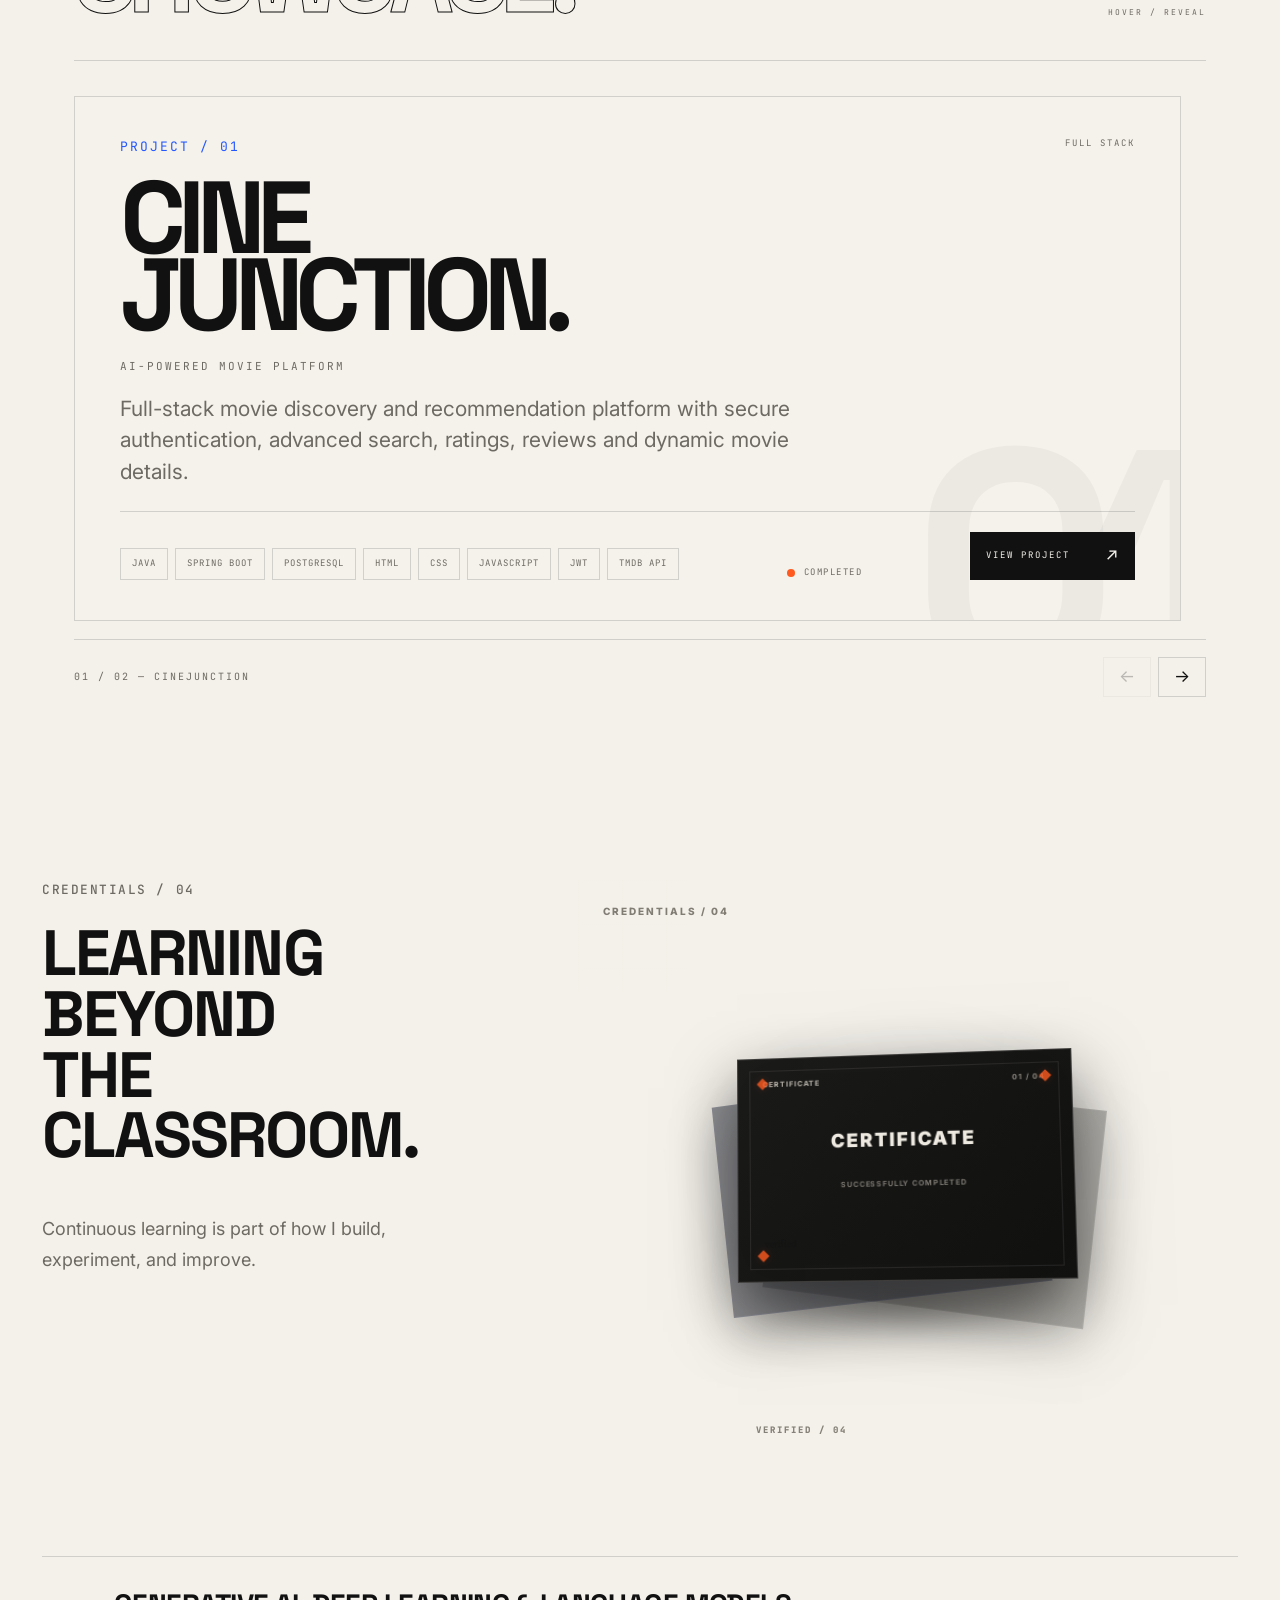
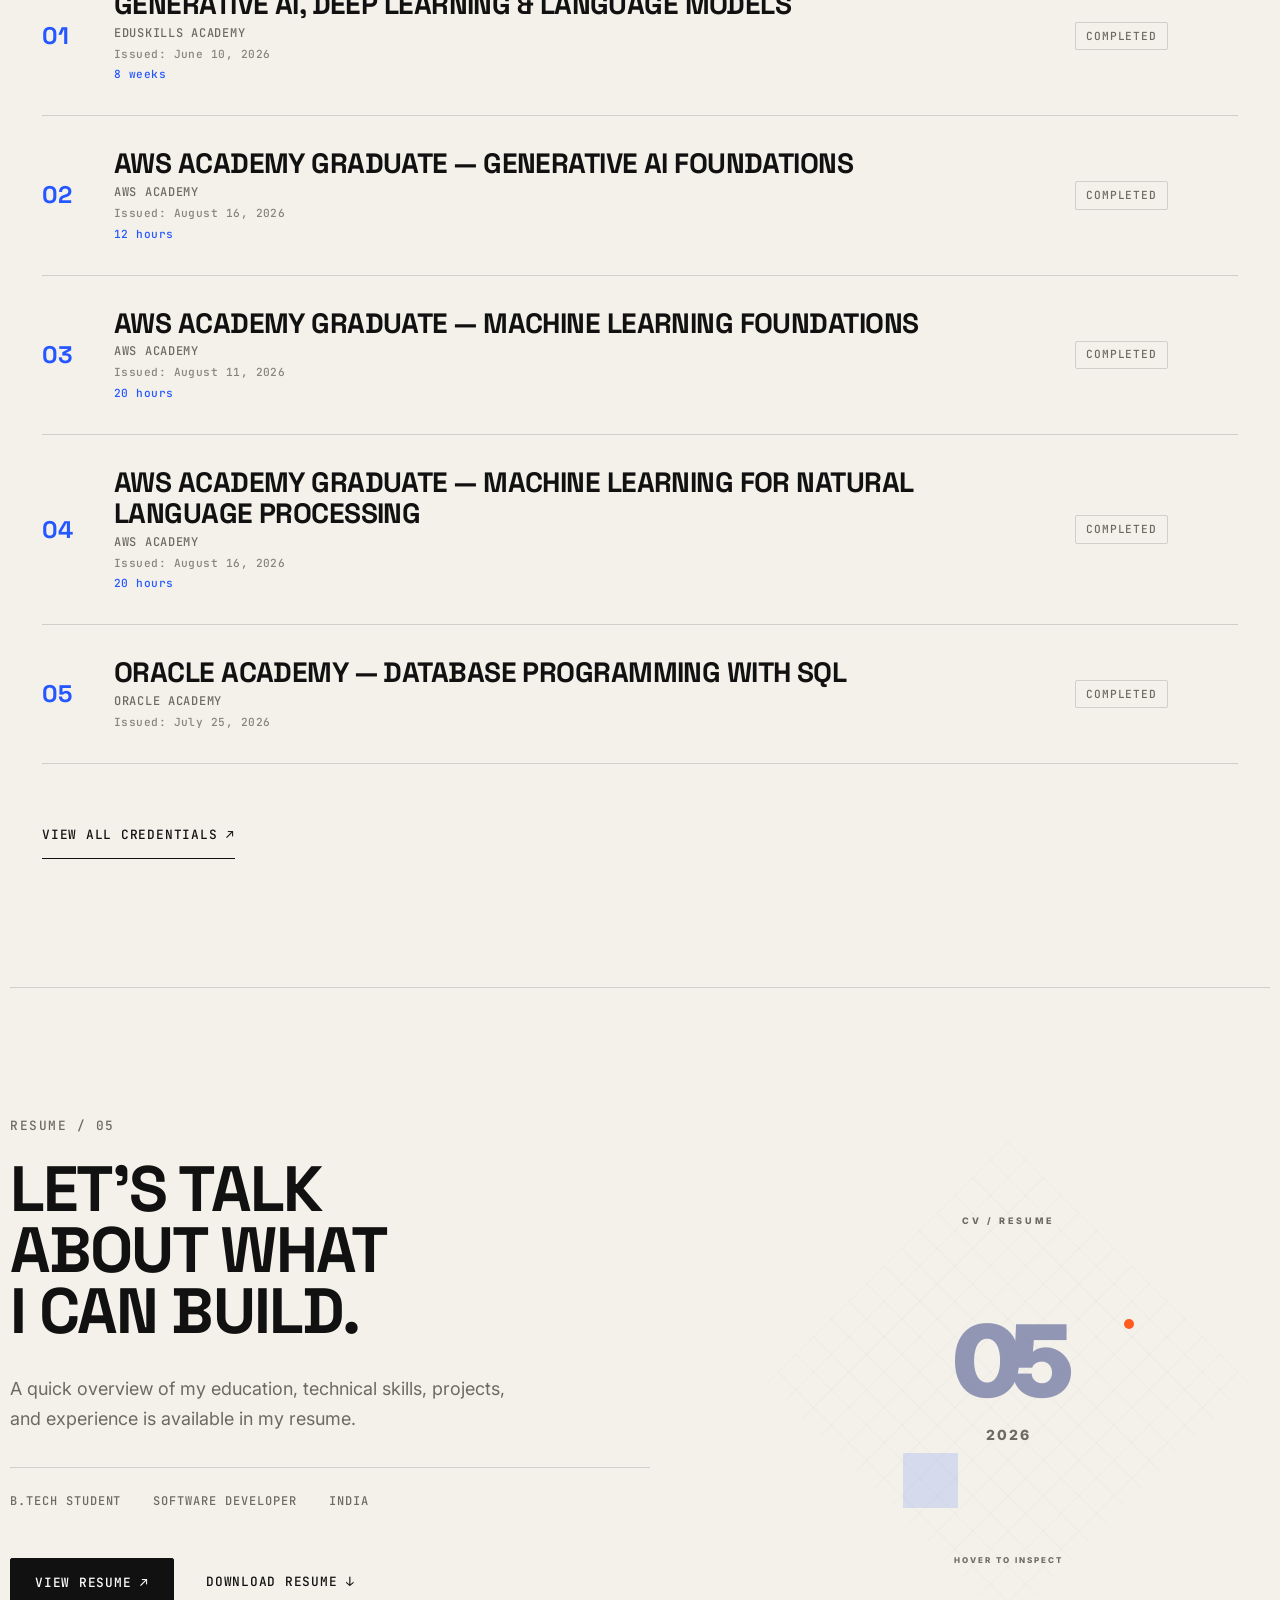
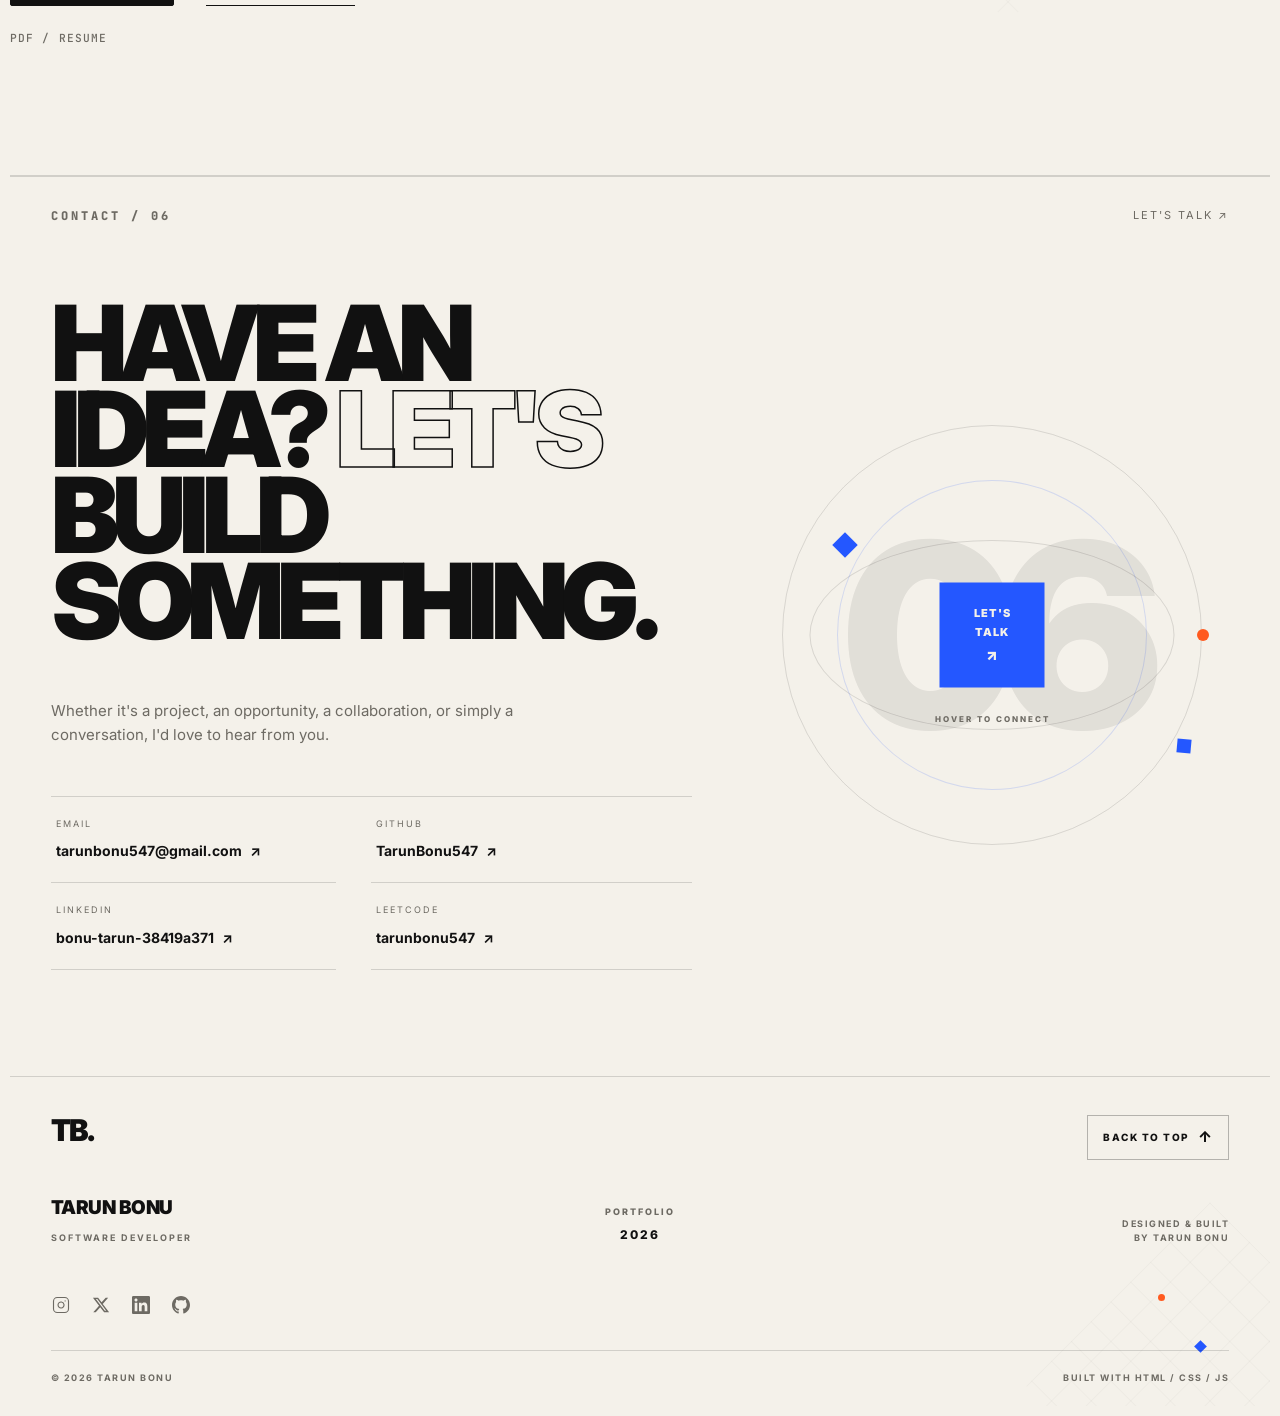
==== commit 8f12ff33: "Changed Certifications number" ====
--- a/index.html
+++ b/index.html
@@ -122,7 +122,7 @@
                 </div>
                 <div class="stats__divider"></div>
                 <div class="stats__item">
-                    <span class="stats__number">04</span>
+                    <span class="stats__number">05</span>
                     <span class="stats__label">CERTIFICATIONS</span>
                 </div>
             </div>
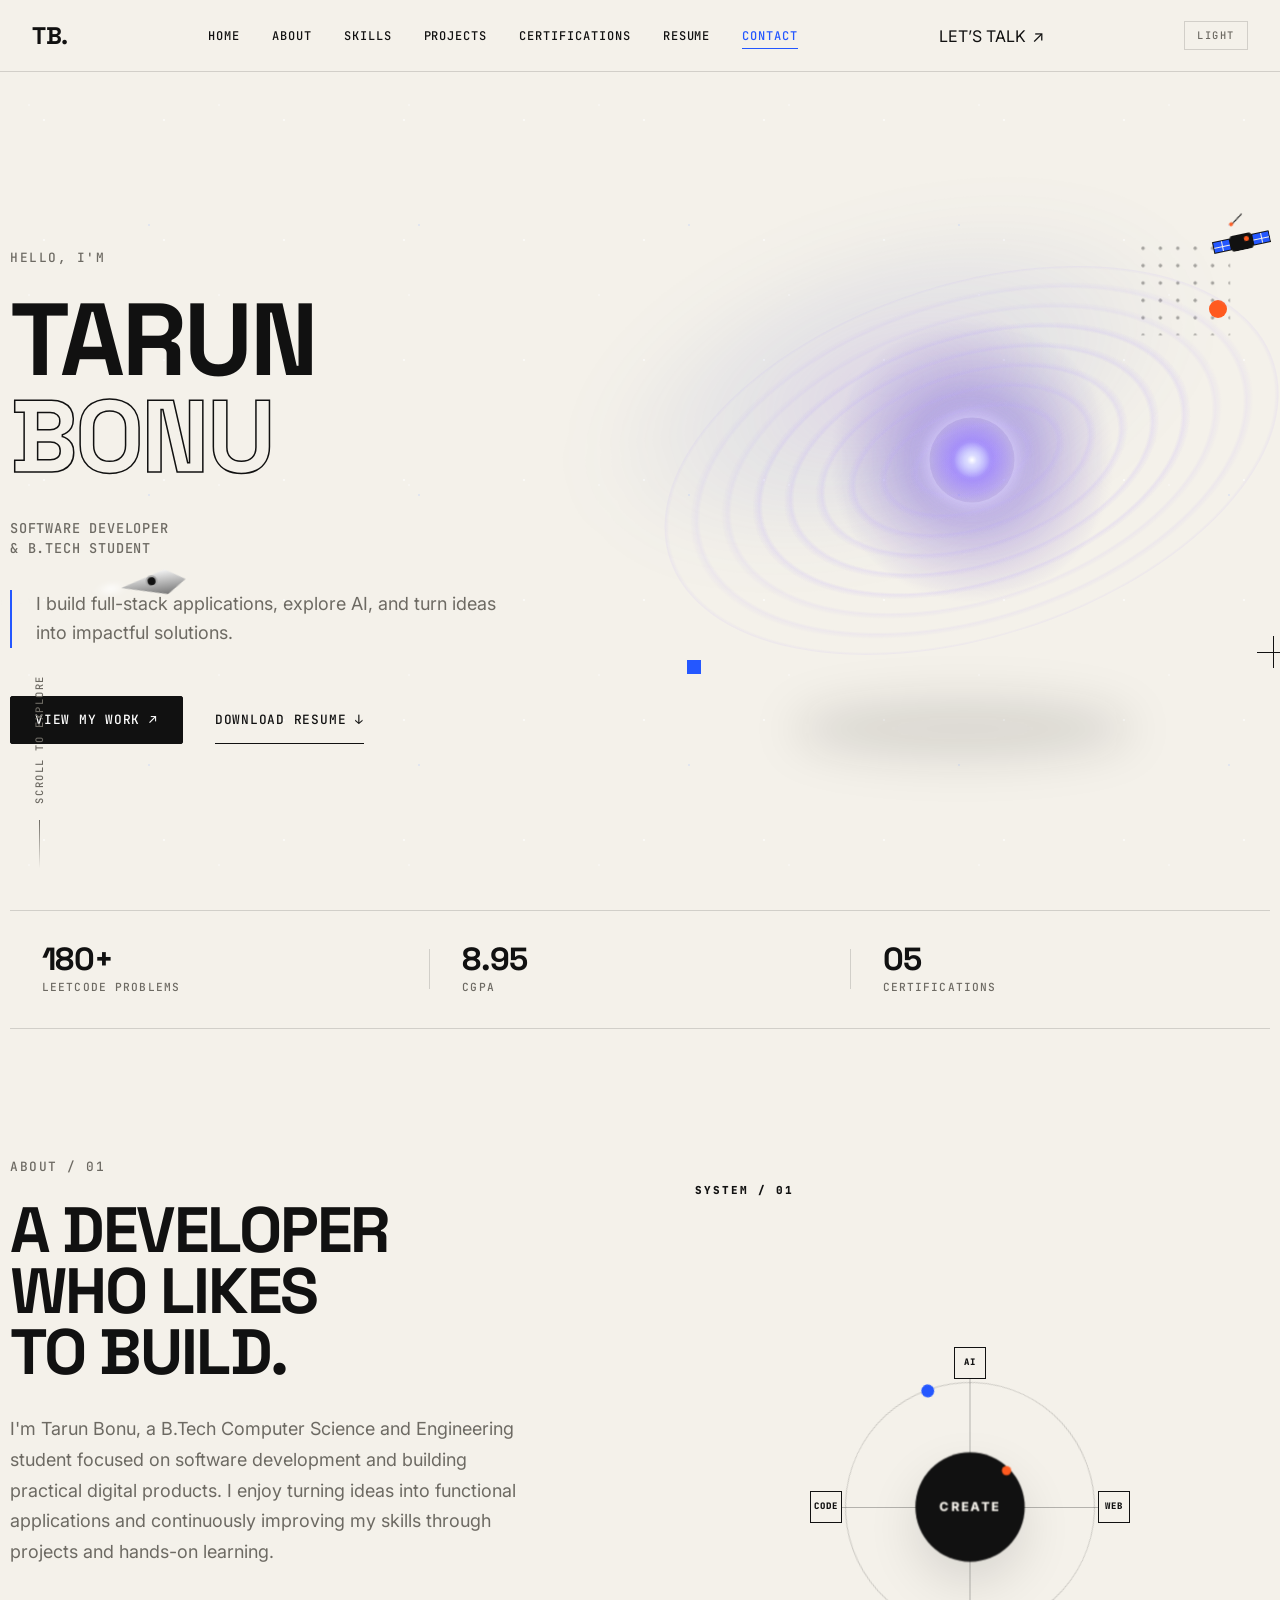
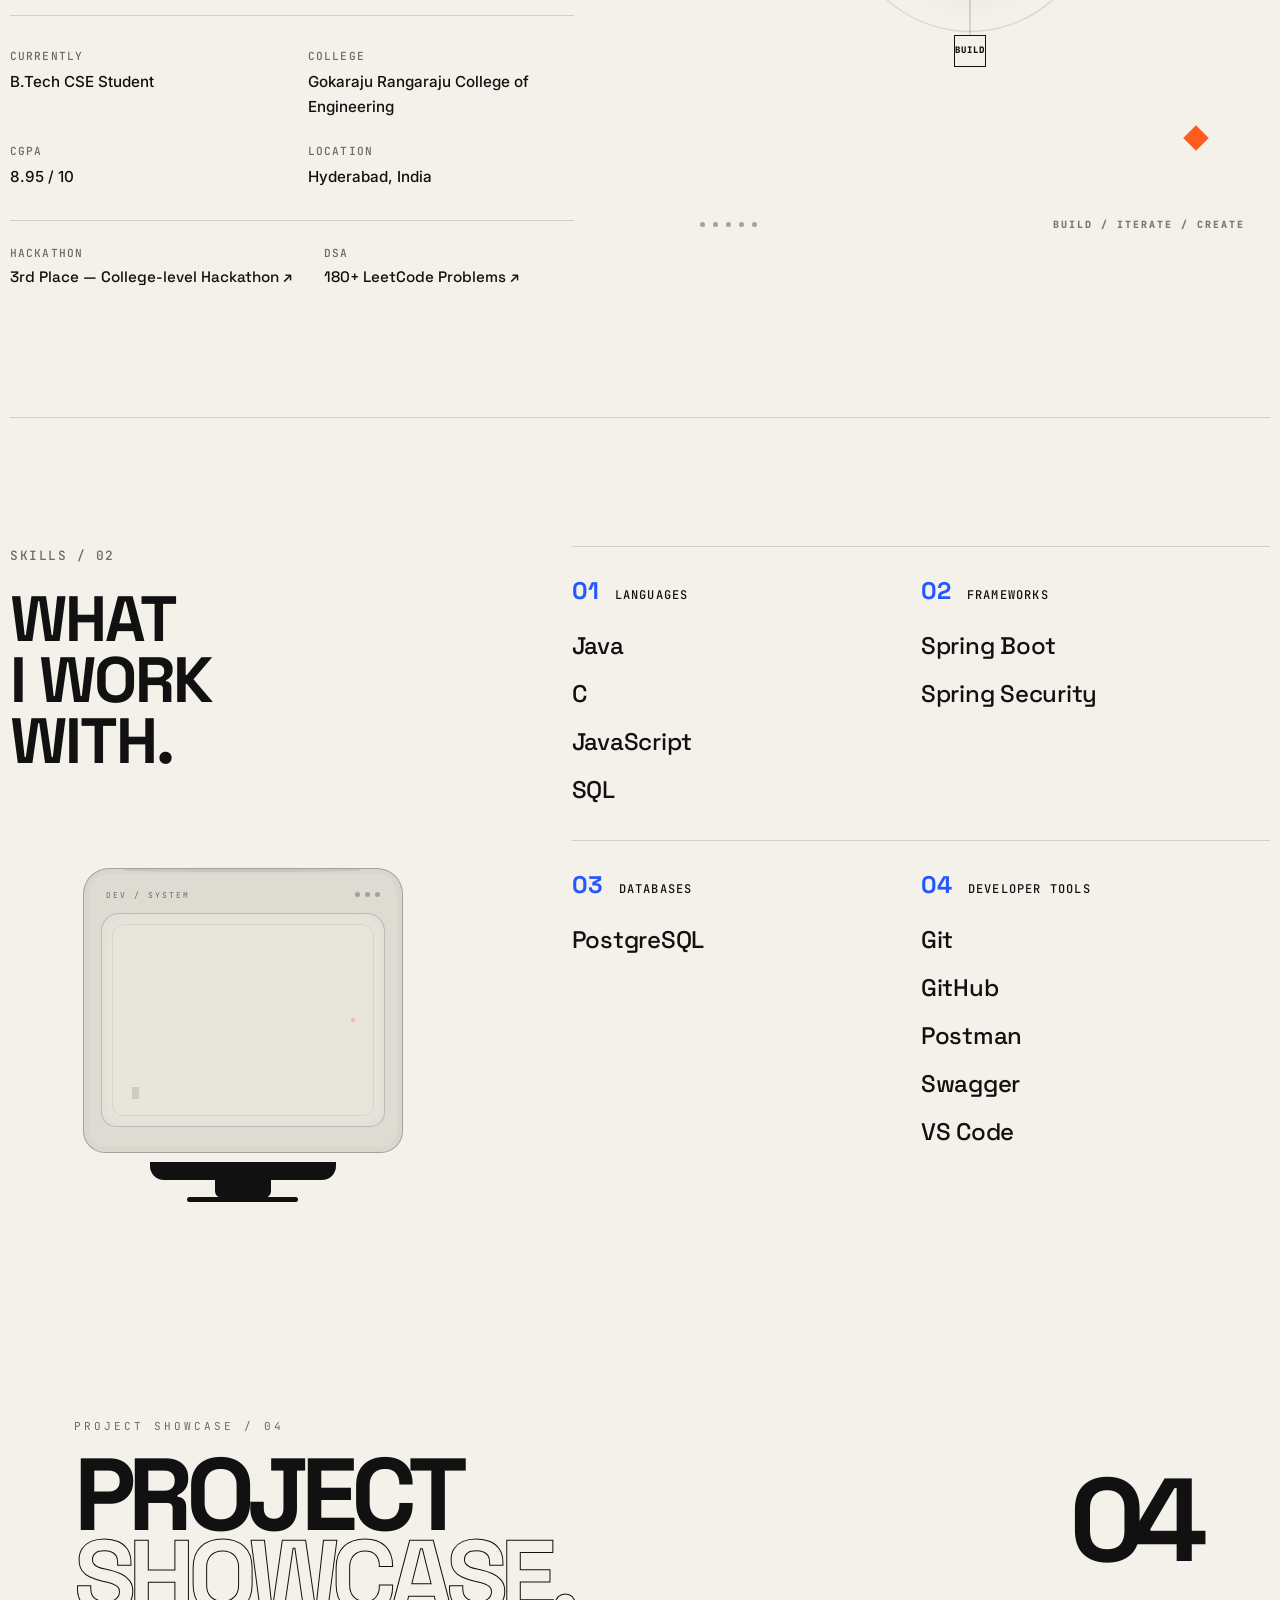
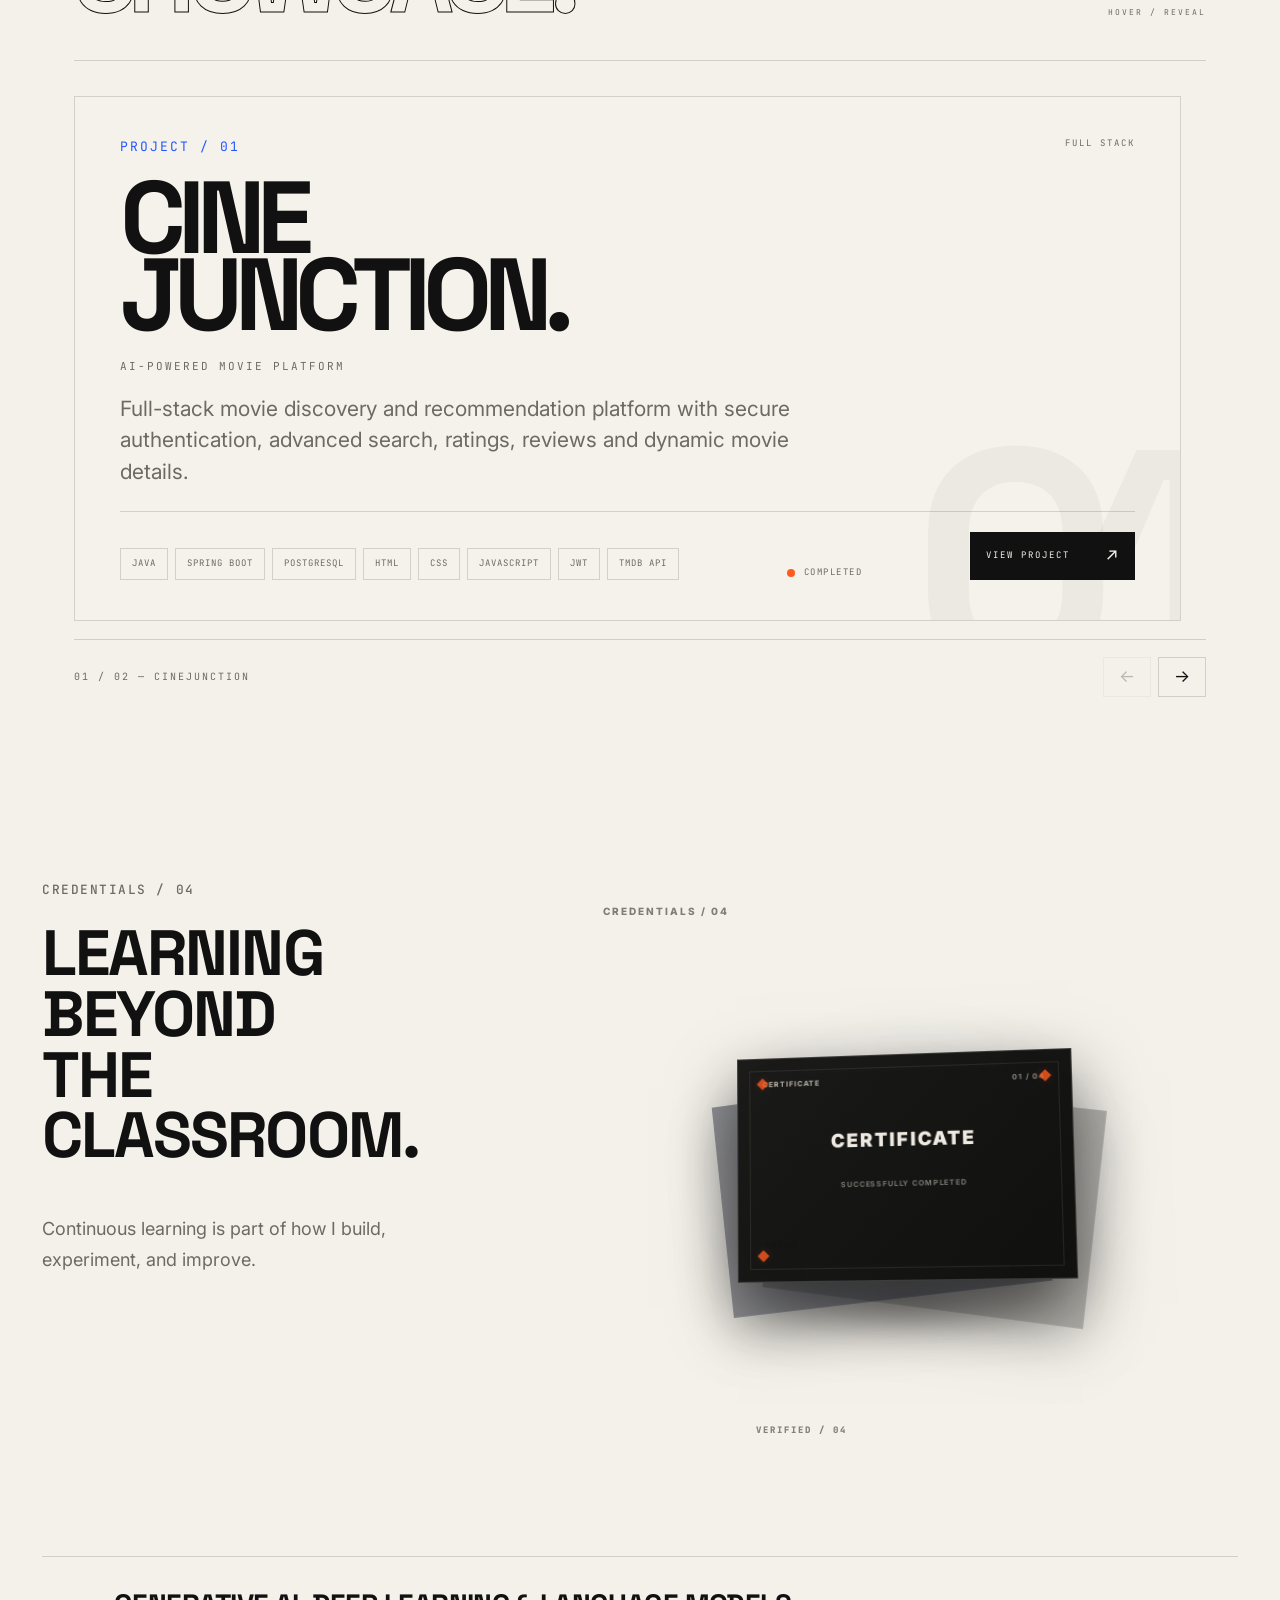
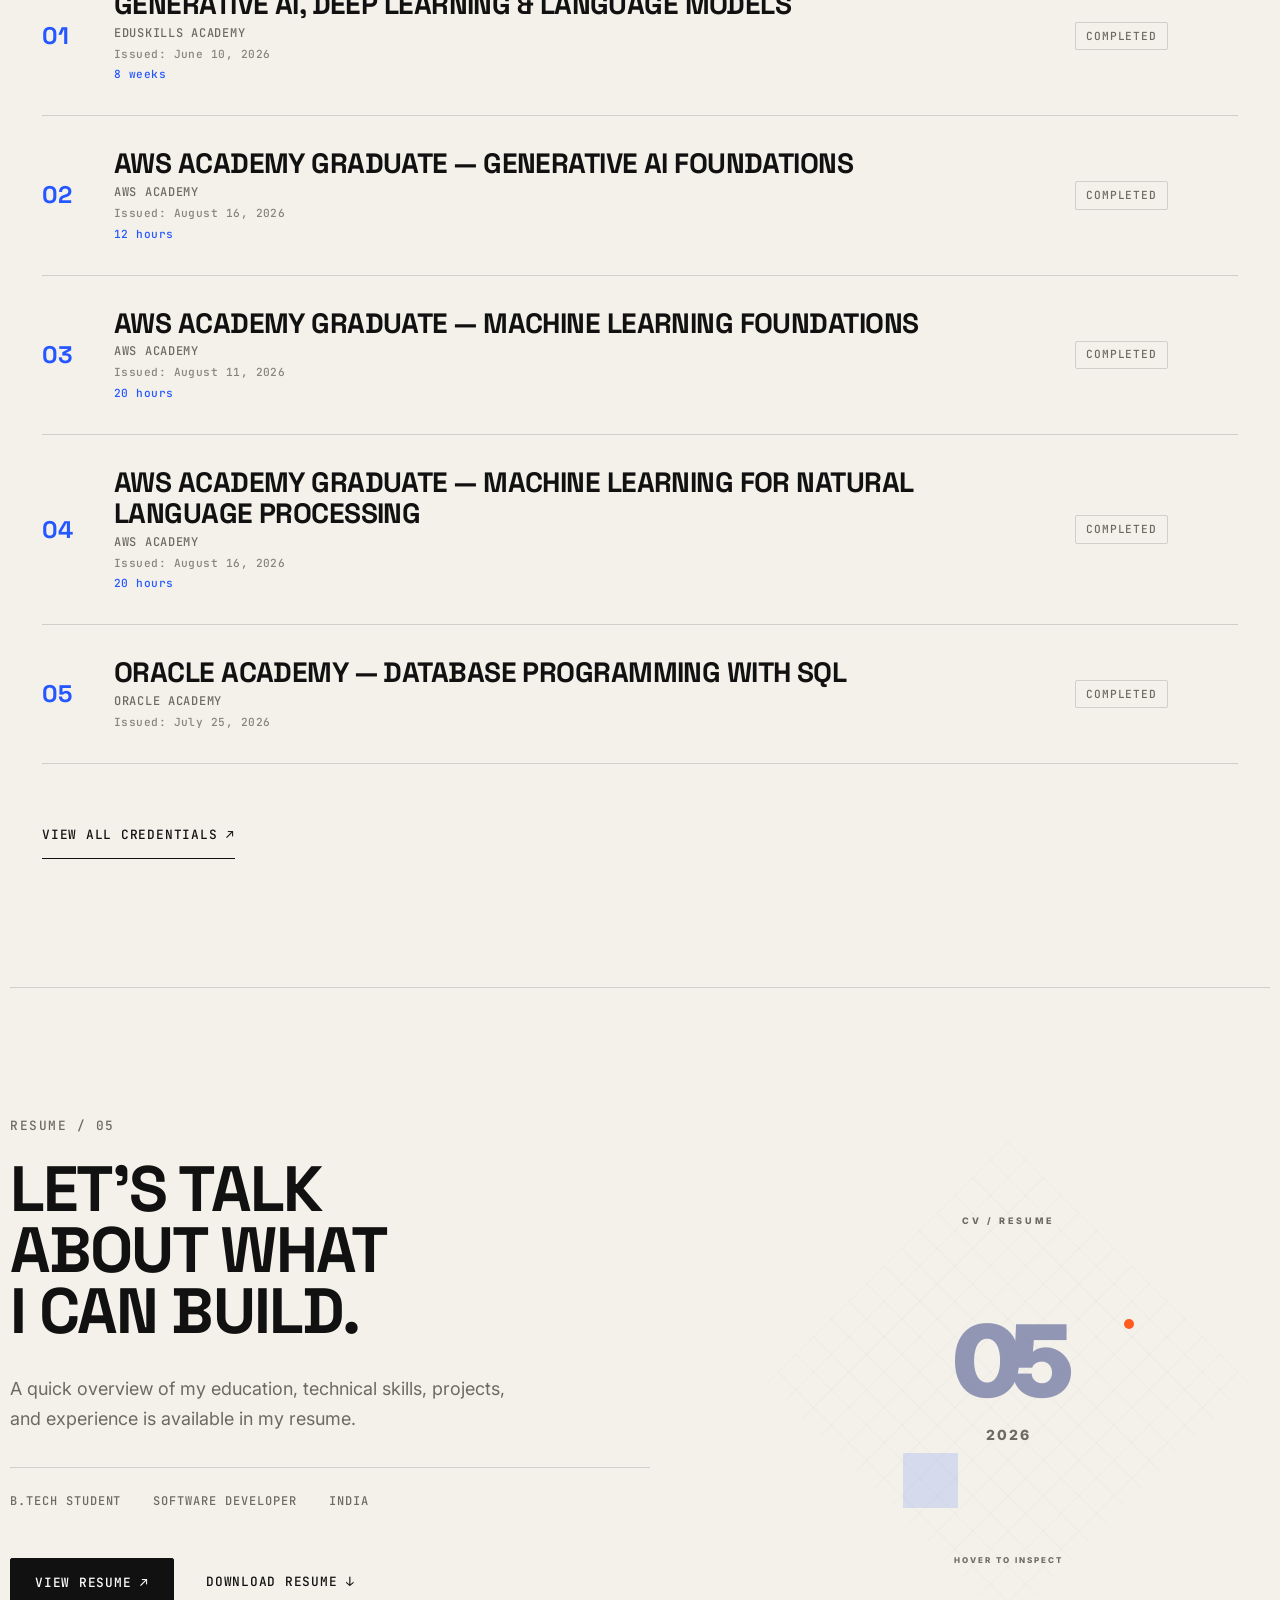
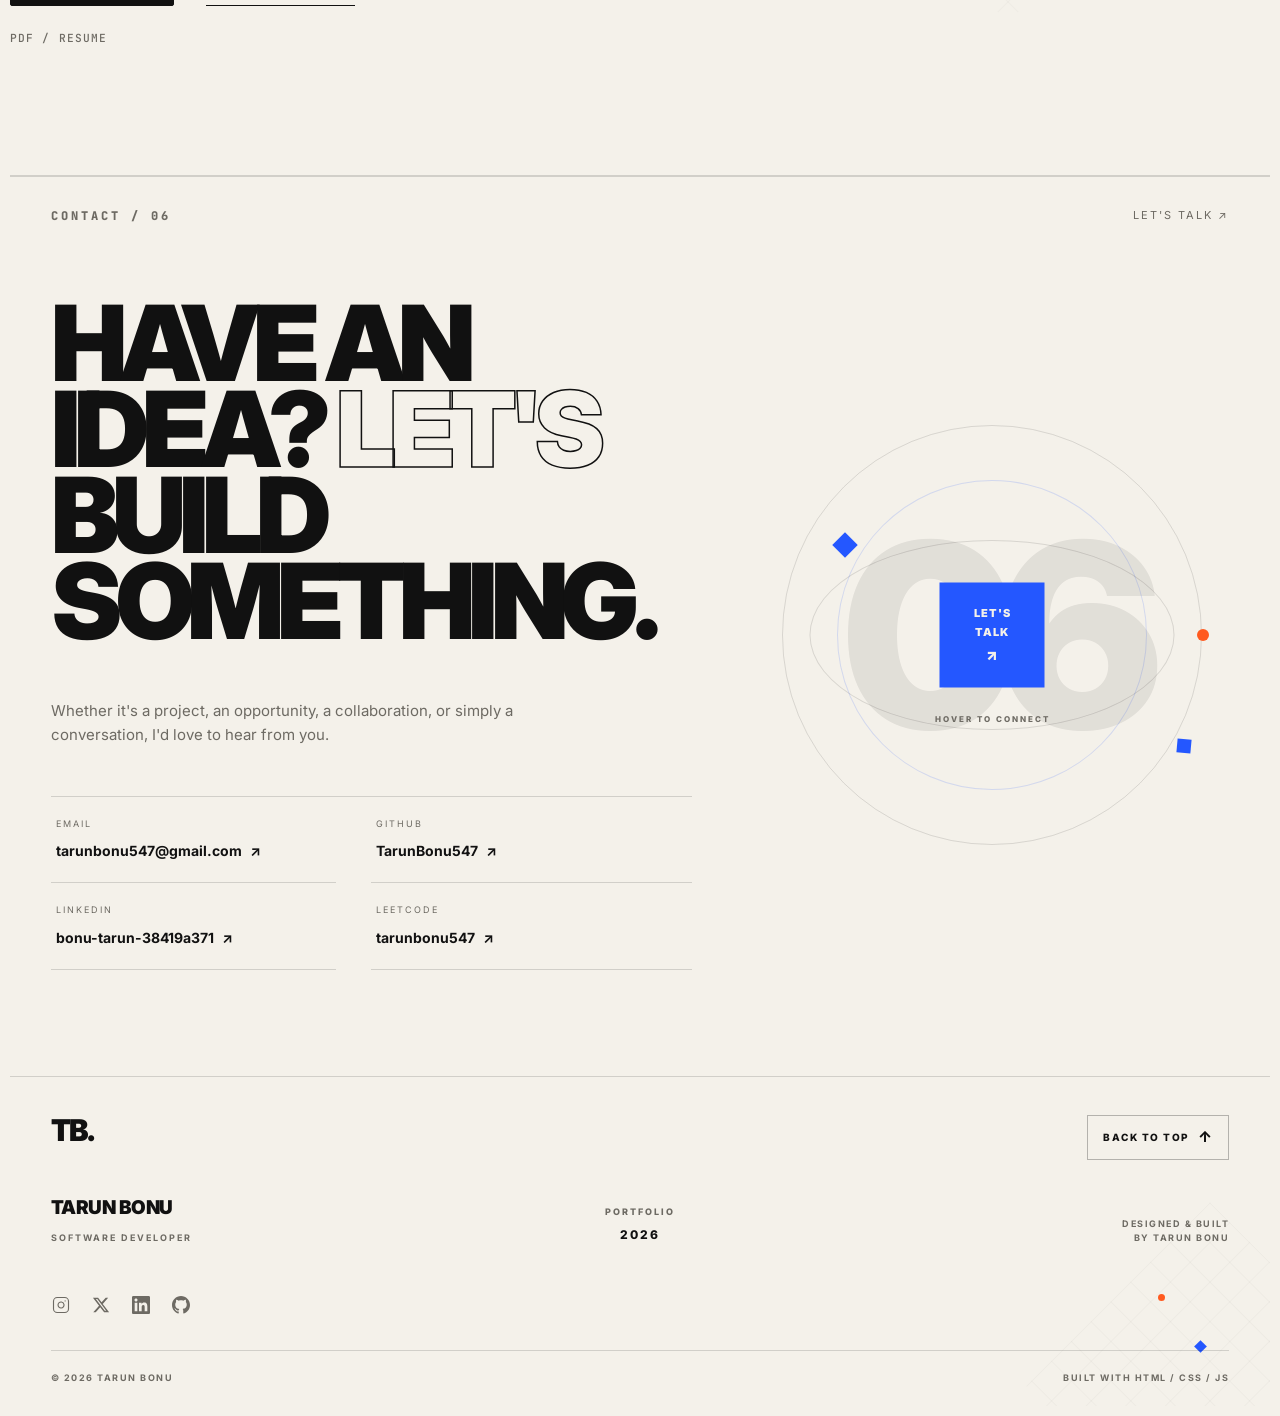
==== commit 95016f56: "Added the Hackathon certificate" ====
--- a/index.html
+++ b/index.html
@@ -155,7 +155,7 @@
                     <div class="about__achievements reveal reveal-delay-4">
                         <div class="about__achievement">
                             <span class="about__achievement-label">HACKATHON</span>
-                            <span class="about__achievement-value">3rd Place — College-level Hackathon</span>
+                            <a href="assets/certificates/UPSIDE%20DOWN%203rd%20place-3.pdf" target="_blank" rel="noopener noreferrer" class="about__achievement-value">3rd Place — College-level Hackathon ↗</a>
                         </div>
                         <div class="about__achievement">
                             <span class="about__achievement-label">DSA</span>
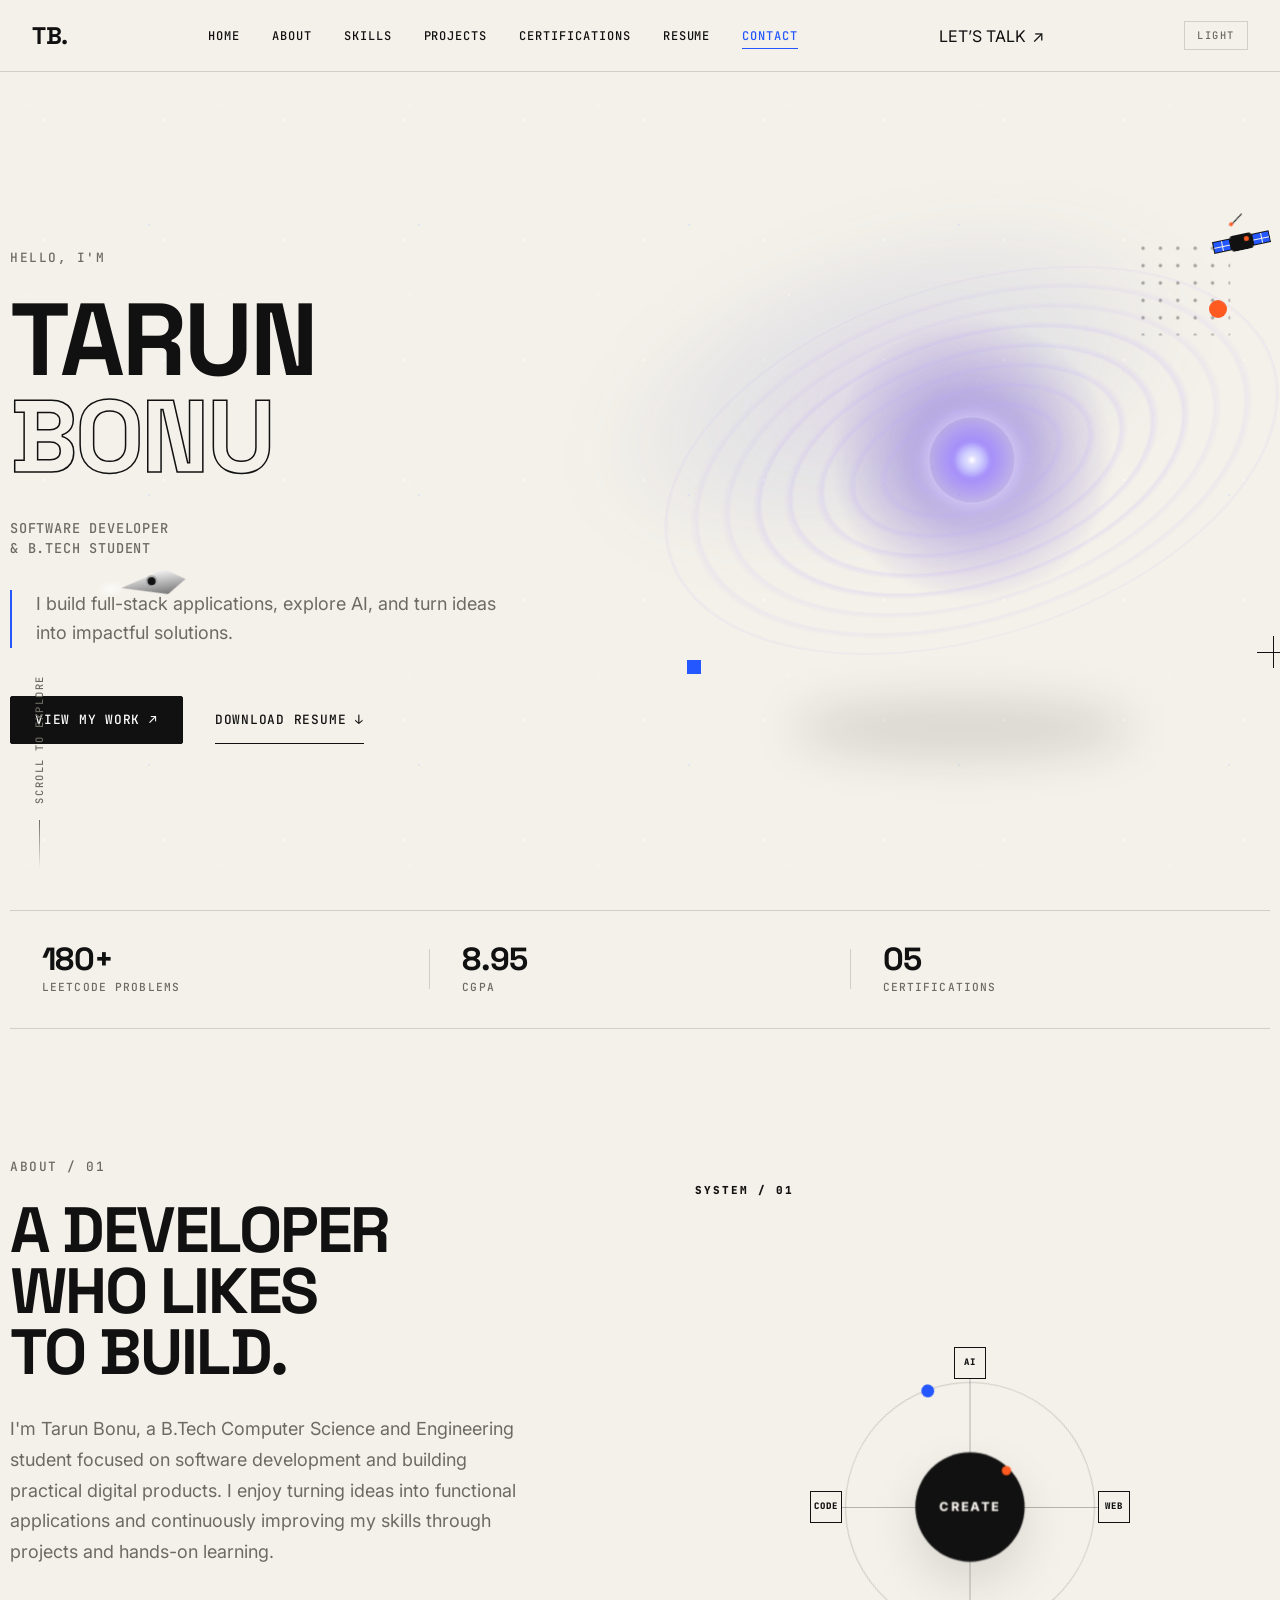
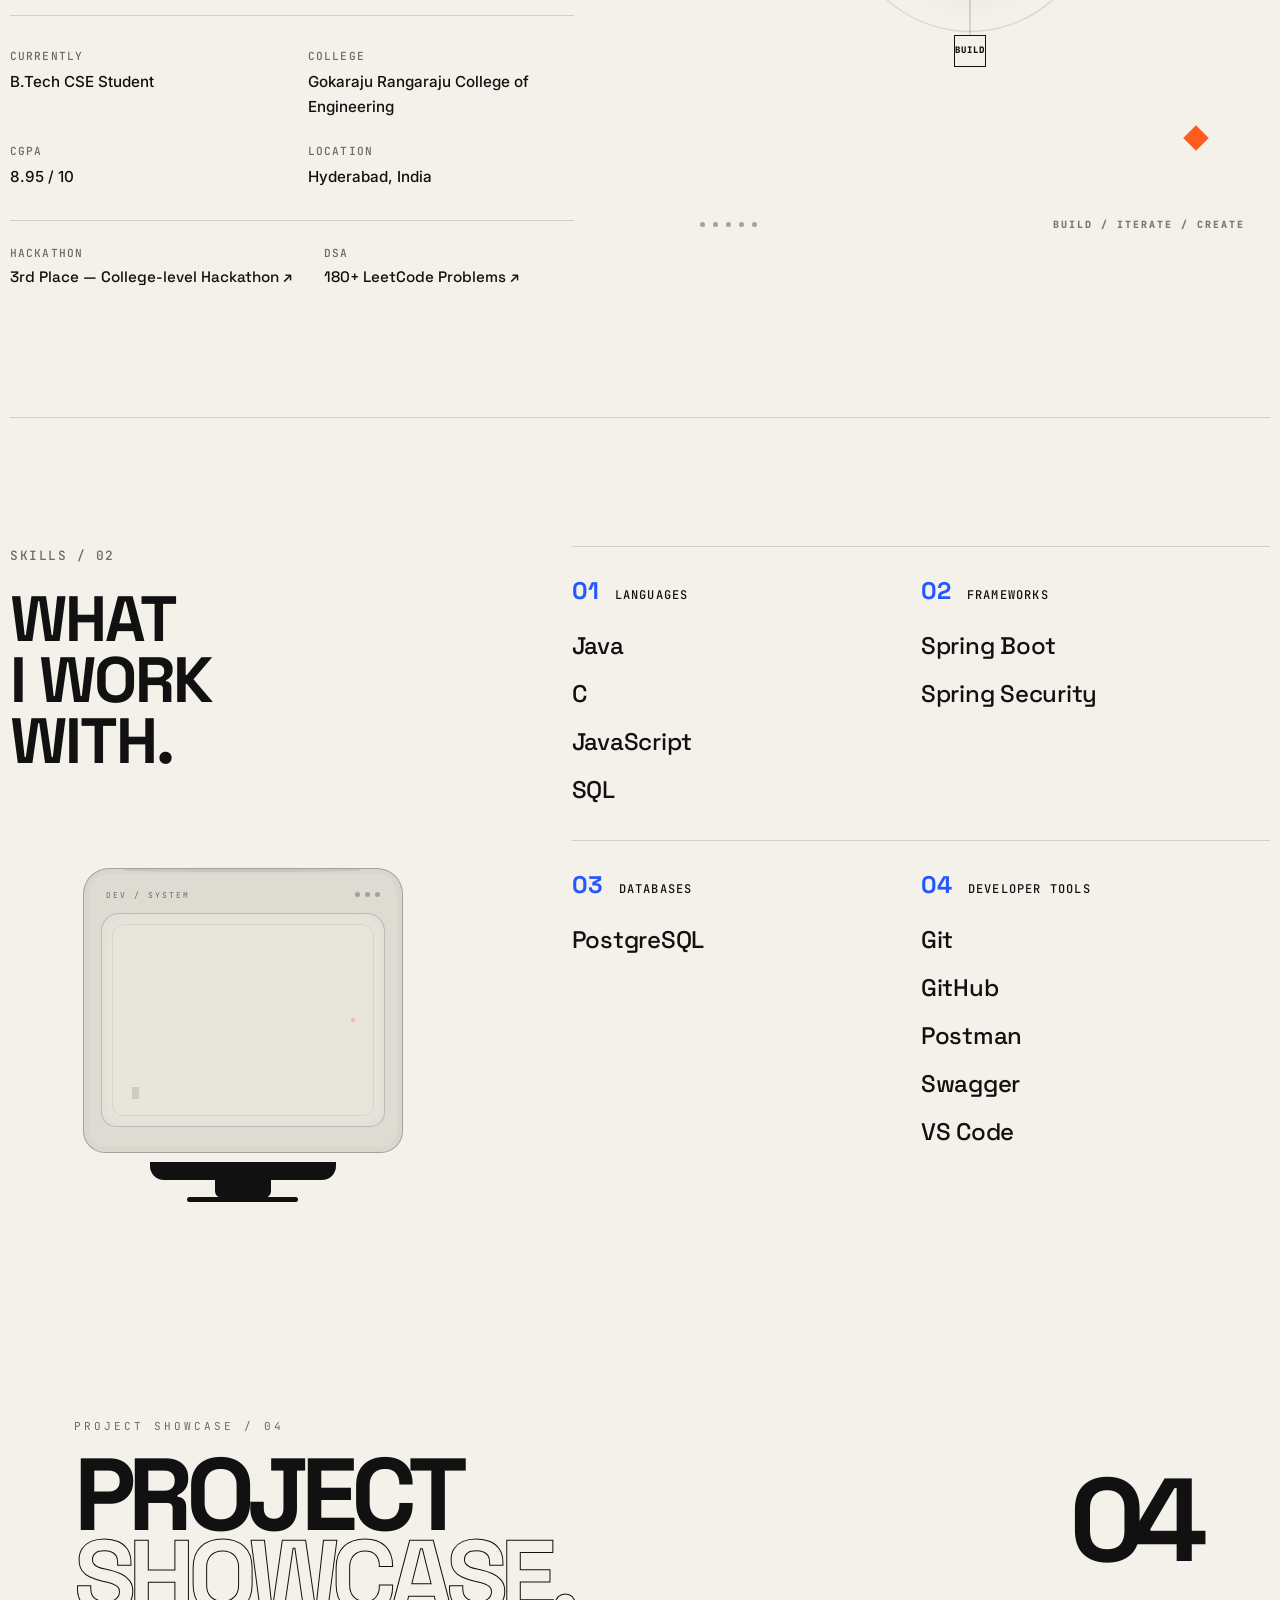
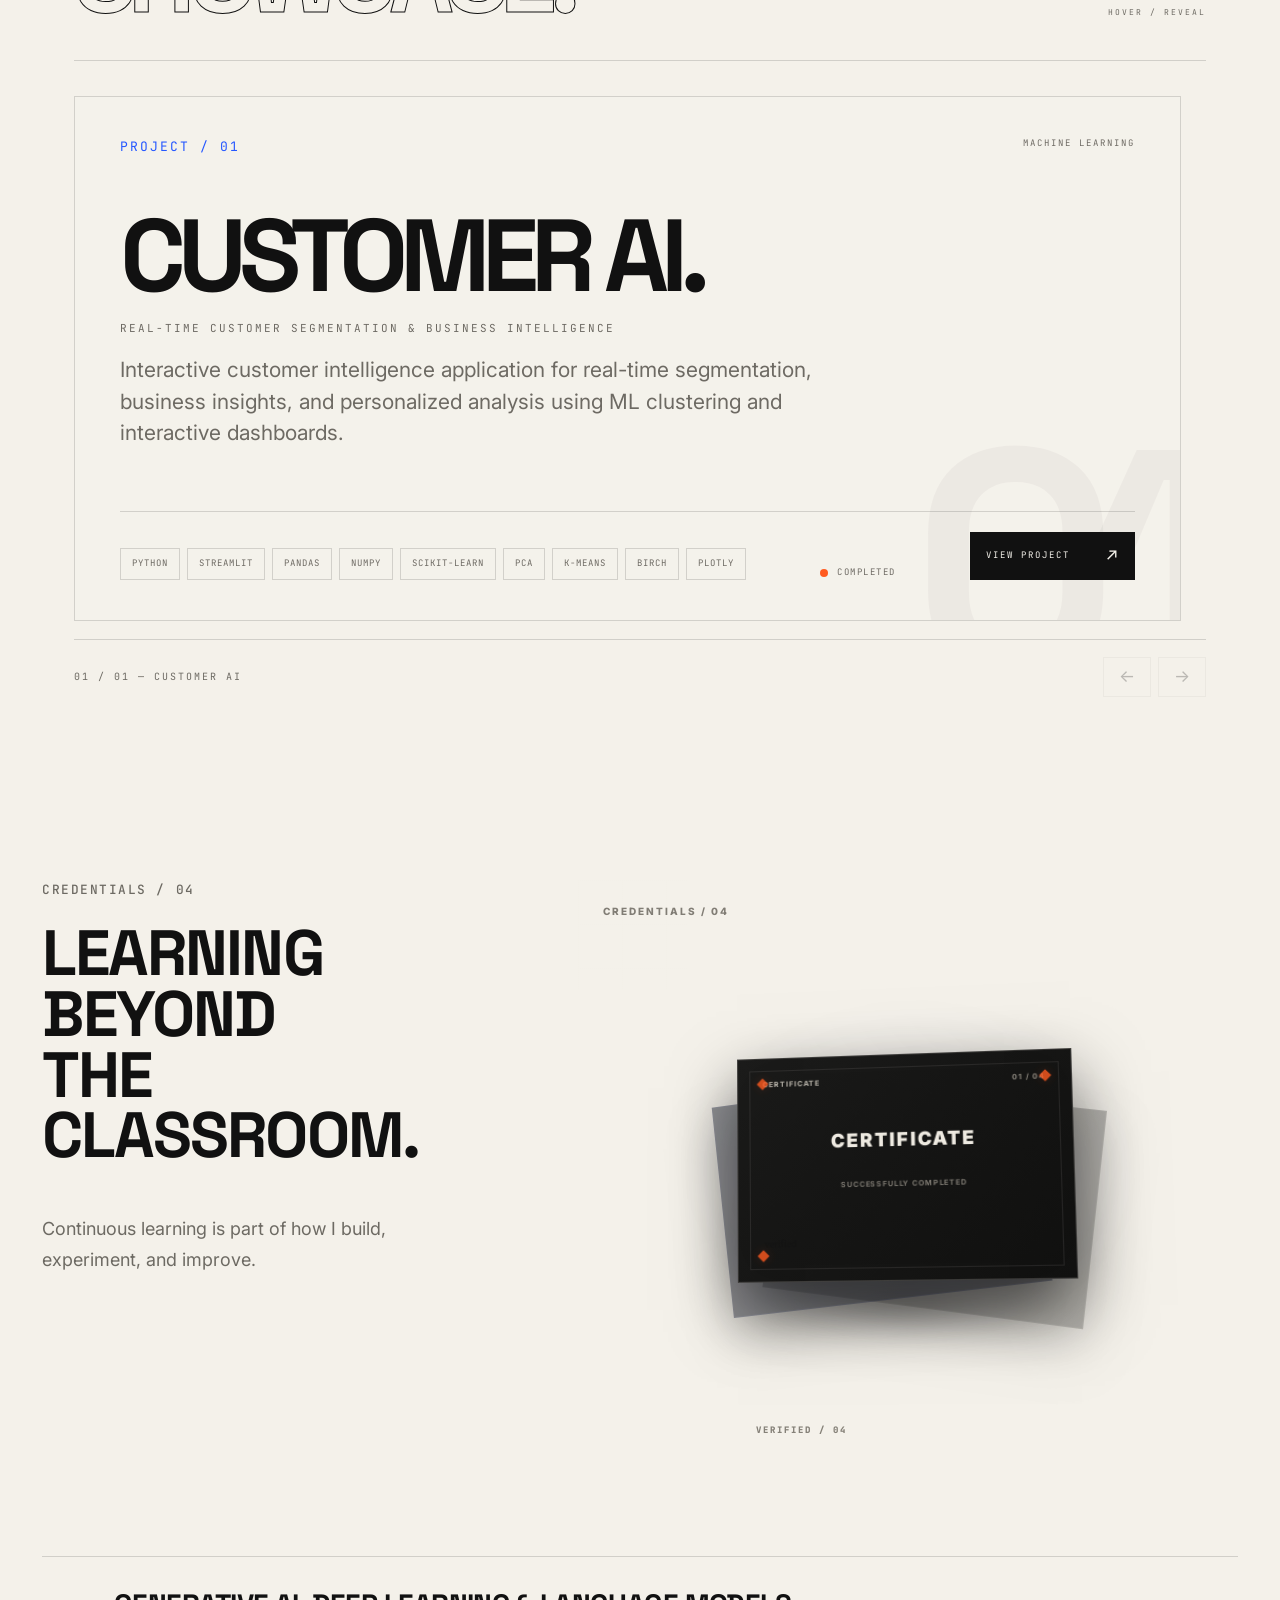
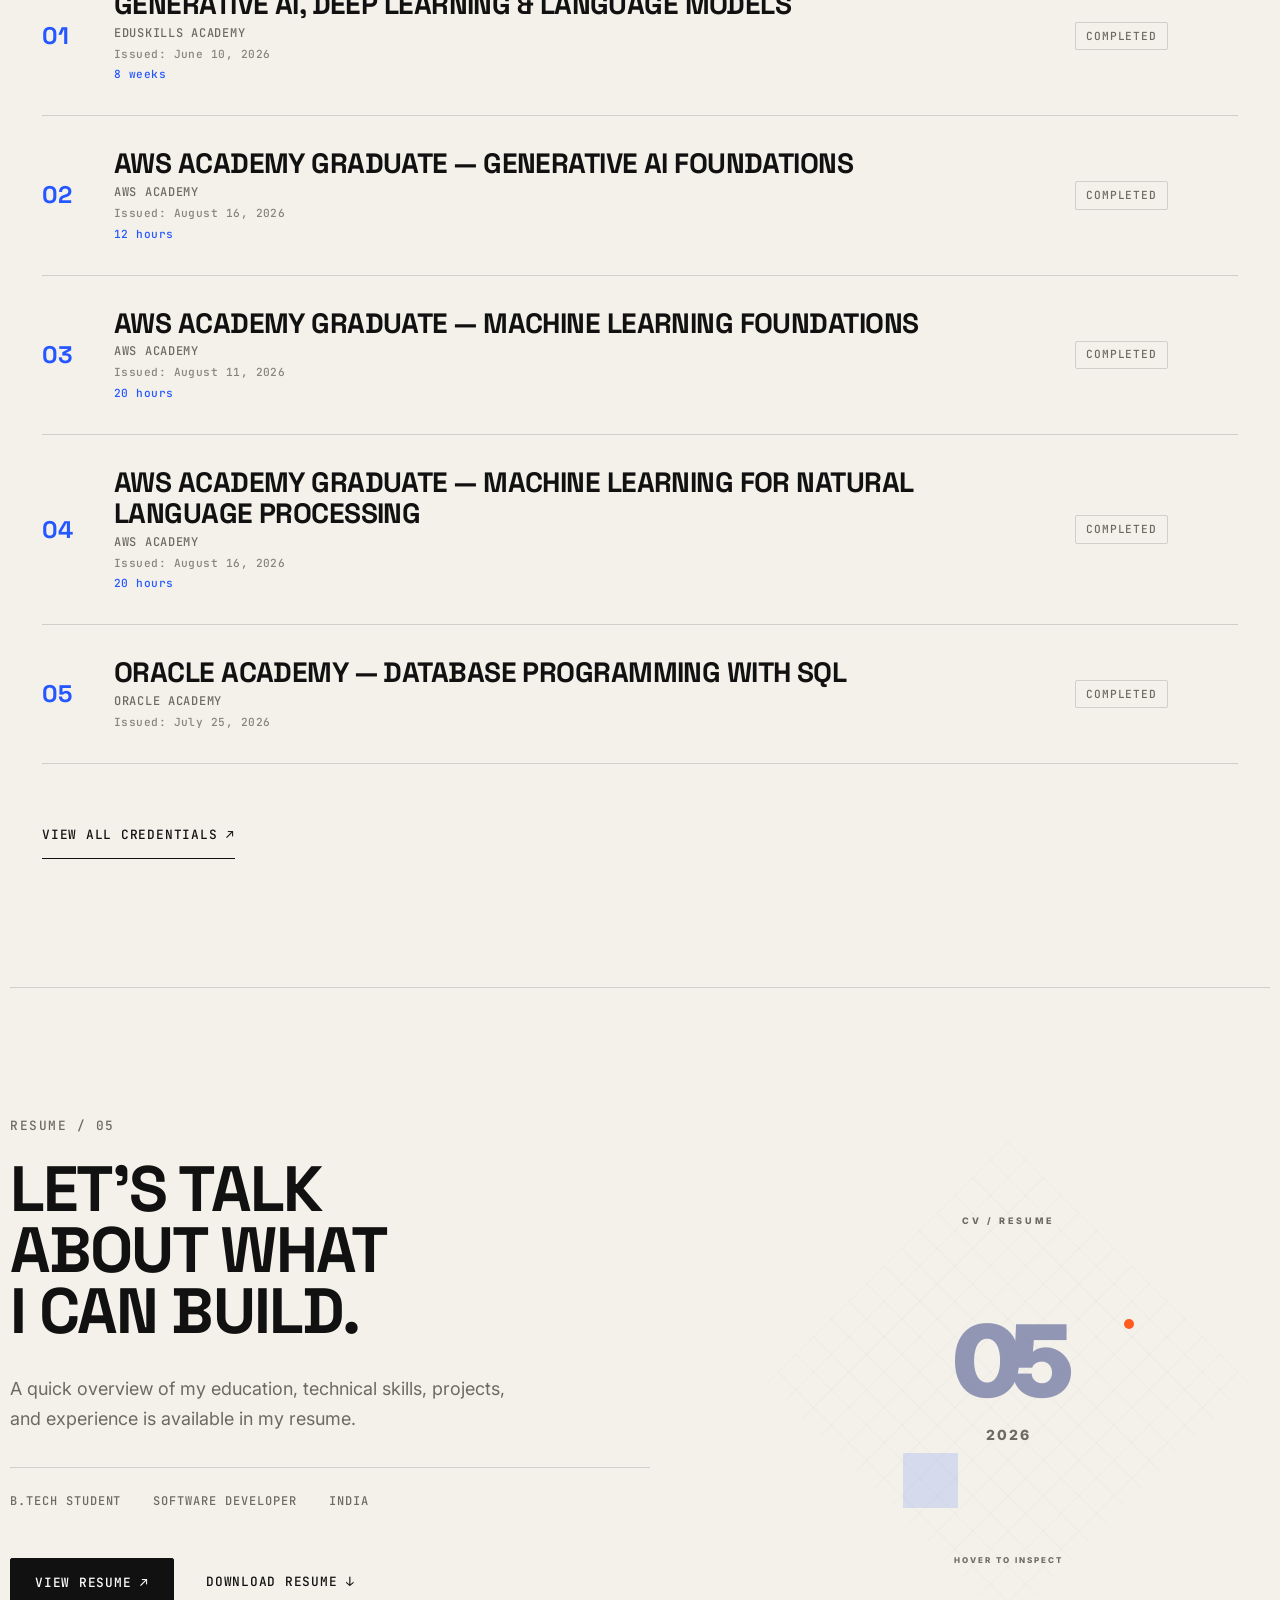
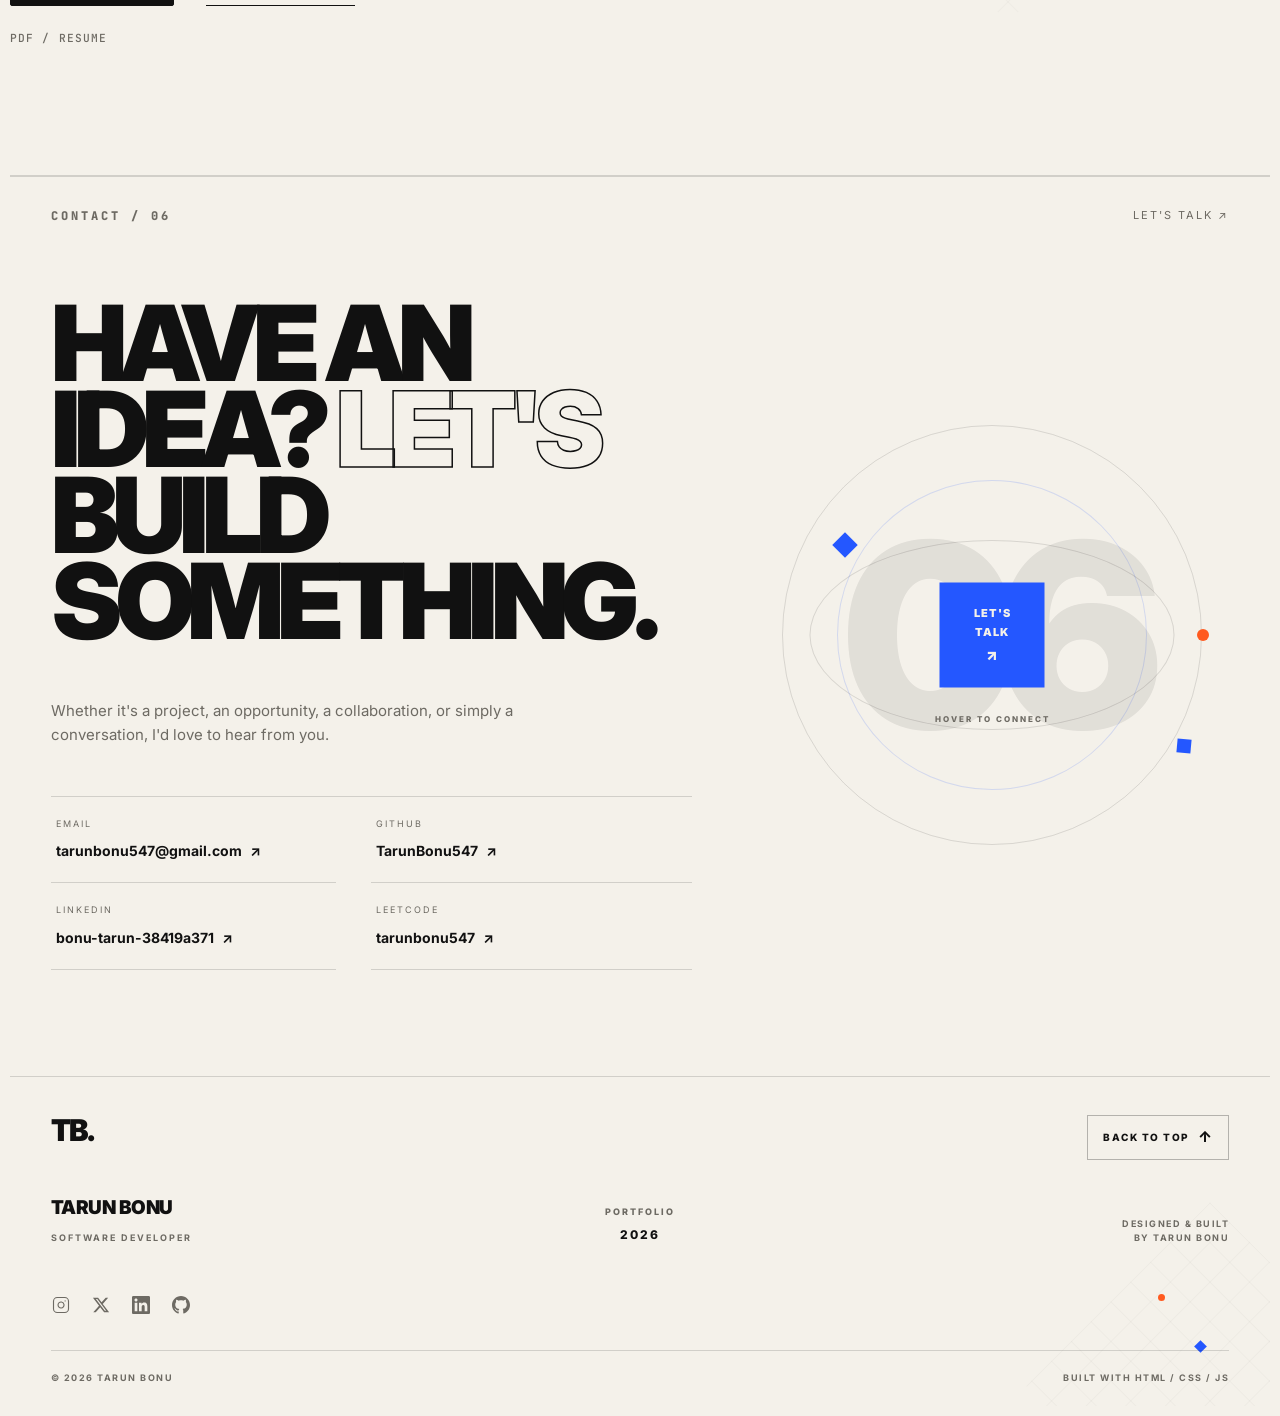
==== commit 9d67592f: "Changed section" ====
--- a/index.html
+++ b/index.html
@@ -294,7 +294,7 @@
                     <div class="reveal-blue"></div>
                     <div class="reveal-project">
                         <div class="reveal-label">SELECTED</div>
-                        <div class="reveal-count">02</div>
+                        <div class="reveal-count">01</div>
                         <div class="reveal-title">WORK<br>ARCHIVE</div>
                         <div class="reveal-orange"></div>
                     </div>
@@ -309,39 +309,6 @@
                             <div class="background-number">01</div>
                             <div class="card-top">
                                 <div class="project-number">PROJECT / 01</div>
-                                <div class="project-category">FULL STACK</div>
-                            </div>
-                            <div class="card-main">
-                                <h2 class="project-title">CINE<br>JUNCTION.</h2>
-                                <div class="project-subtitle">AI-POWERED MOVIE PLATFORM</div>
-                                <p class="description">Full-stack movie discovery and recommendation platform with secure authentication, advanced search, ratings, reviews and dynamic movie details.</p>
-                            </div>
-                            <div class="card-bottom">
-                                <div class="tech">
-                                    <span>JAVA</span>
-                                    <span>SPRING BOOT</span>
-                                    <span>POSTGRESQL</span>
-                                    <span>HTML</span>
-                                    <span>CSS</span>
-                                    <span>JAVASCRIPT</span>
-                                    <span>JWT</span>
-                                    <span>TMDB API</span>
-                                </div>
-                                <div class="status">
-                                    <div class="status-dot"></div>
-                                    COMPLETED
-                                </div>
-                                <a href="https://github.com/TarunBonu547/CineJunction" target="_blank" rel="noopener noreferrer" class="view">
-                                    VIEW PROJECT <span>↗</span>
-                                </a>
-                            </div>
-                        </div>
-                    </article>
-                    <article class="project">
-                        <div class="project-card">
-                            <div class="background-number">02</div>
-                            <div class="card-top">
-                                <div class="project-number">PROJECT / 02</div>
                                 <div class="project-category">MACHINE LEARNING</div>
                             </div>
                             <div class="card-main">
@@ -374,7 +341,7 @@
                 </div>
             </div>
             <div class="navigation">
-                <div class="slide-info" id="slideInfo">01 / 02 — CINEJUNCTION</div>
+                <div class="slide-info" id="slideInfo">01 / 01 — CUSTOMER AI</div>
                 <div class="arrows">
                     <button class="arrow" id="prev" type="button" disabled>←</button>
                     <button class="arrow" id="next" type="button">→</button>
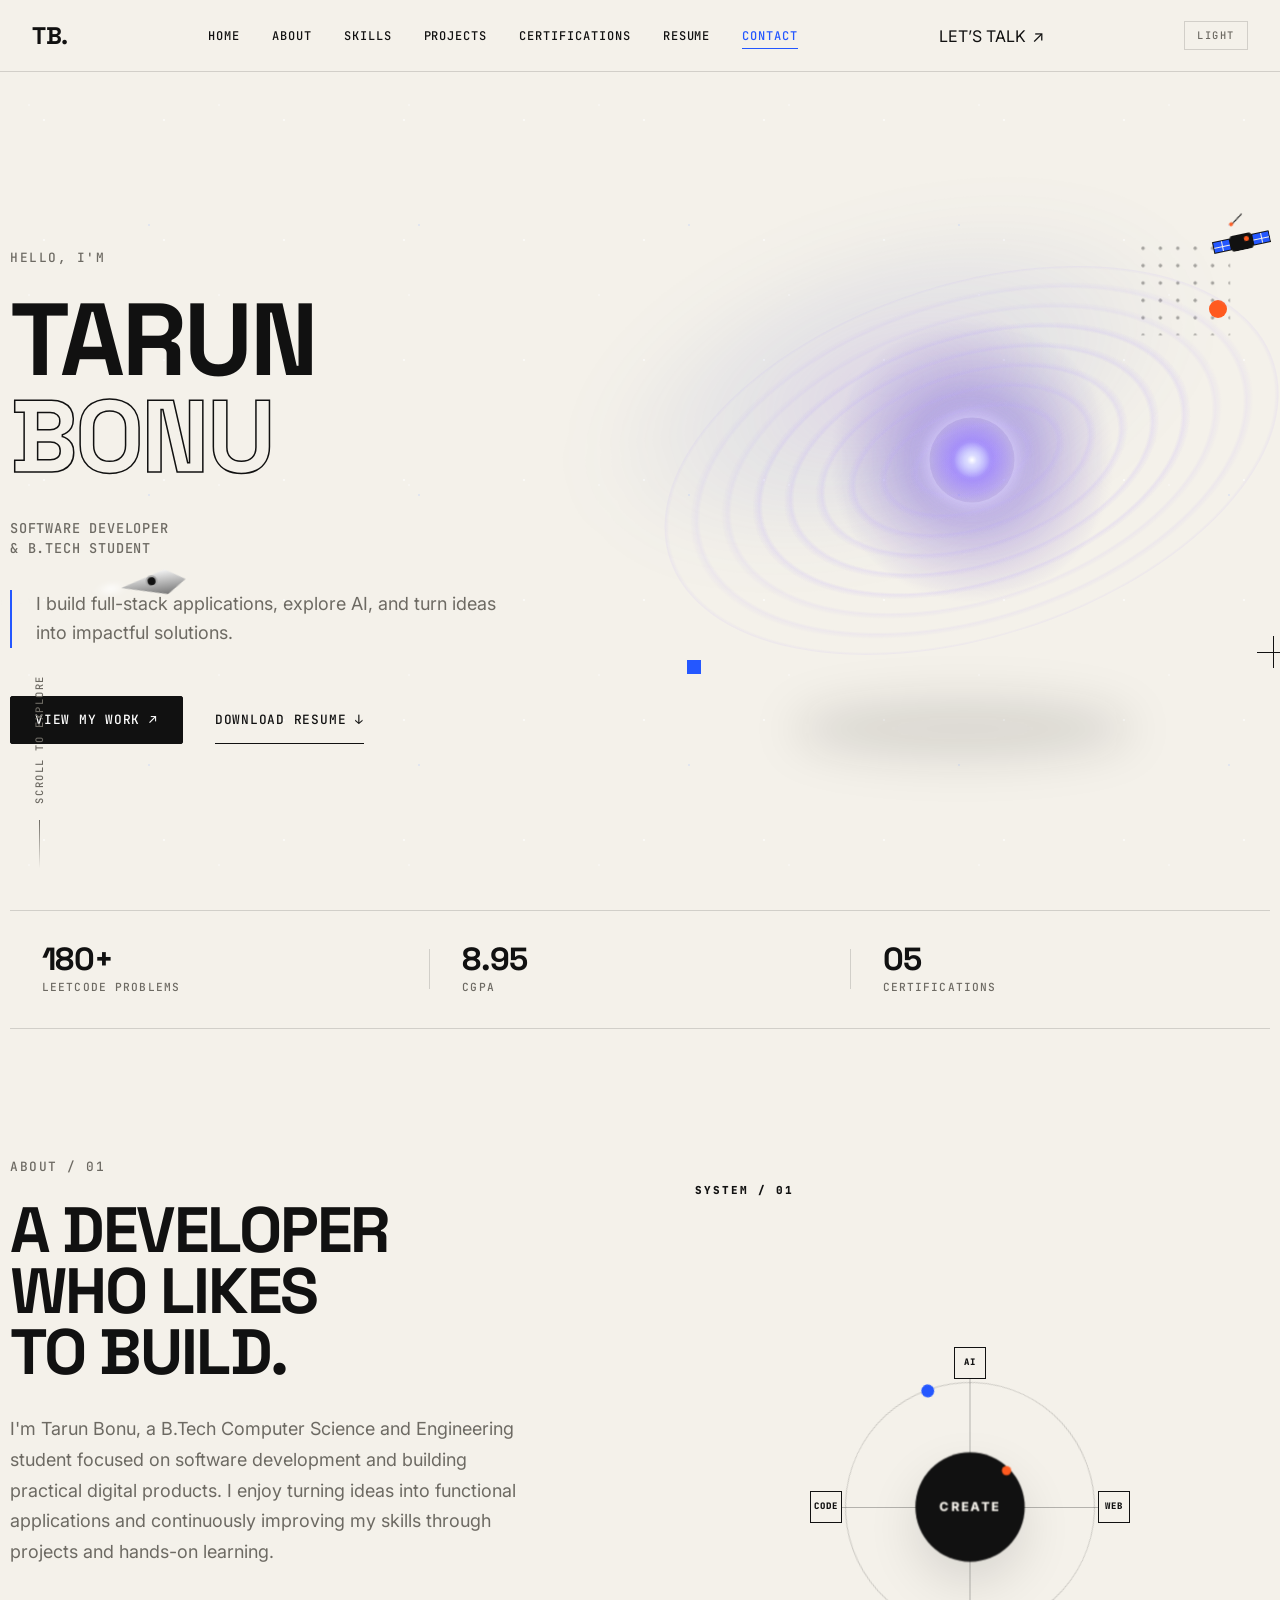
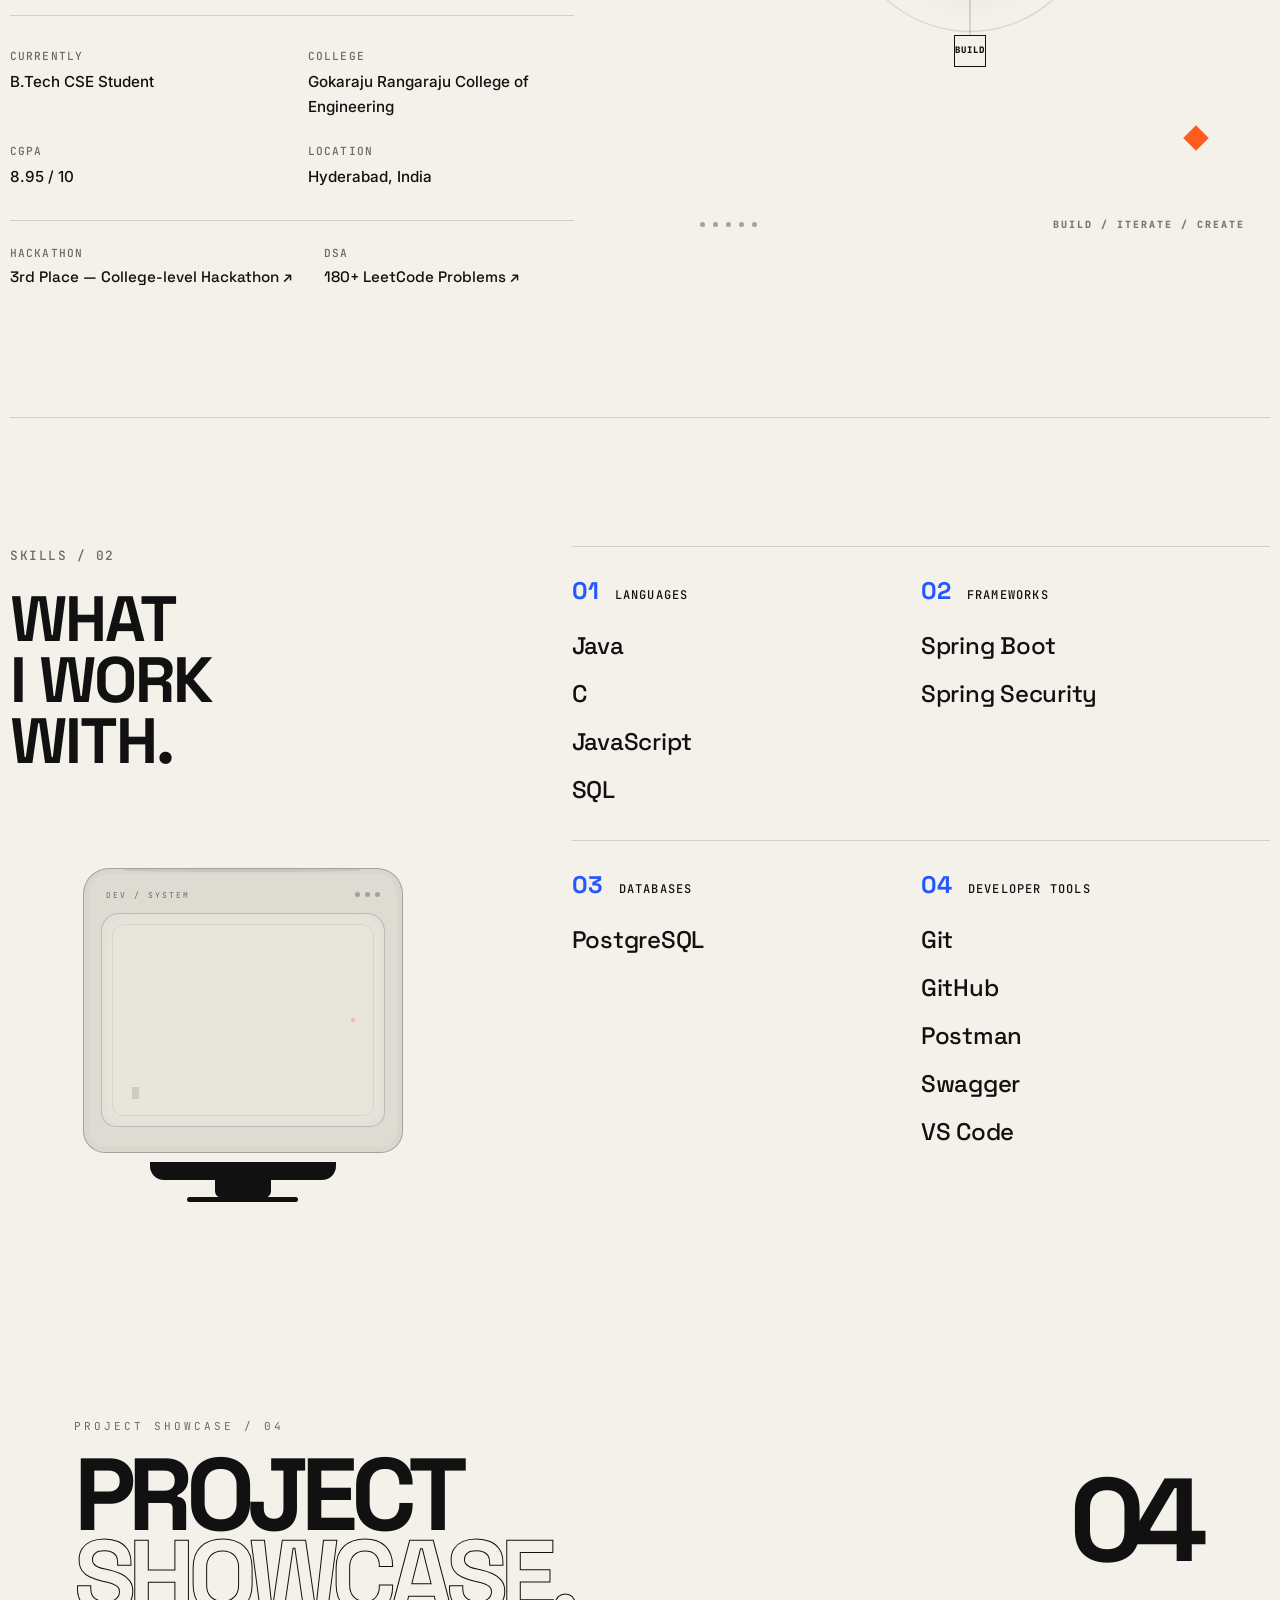
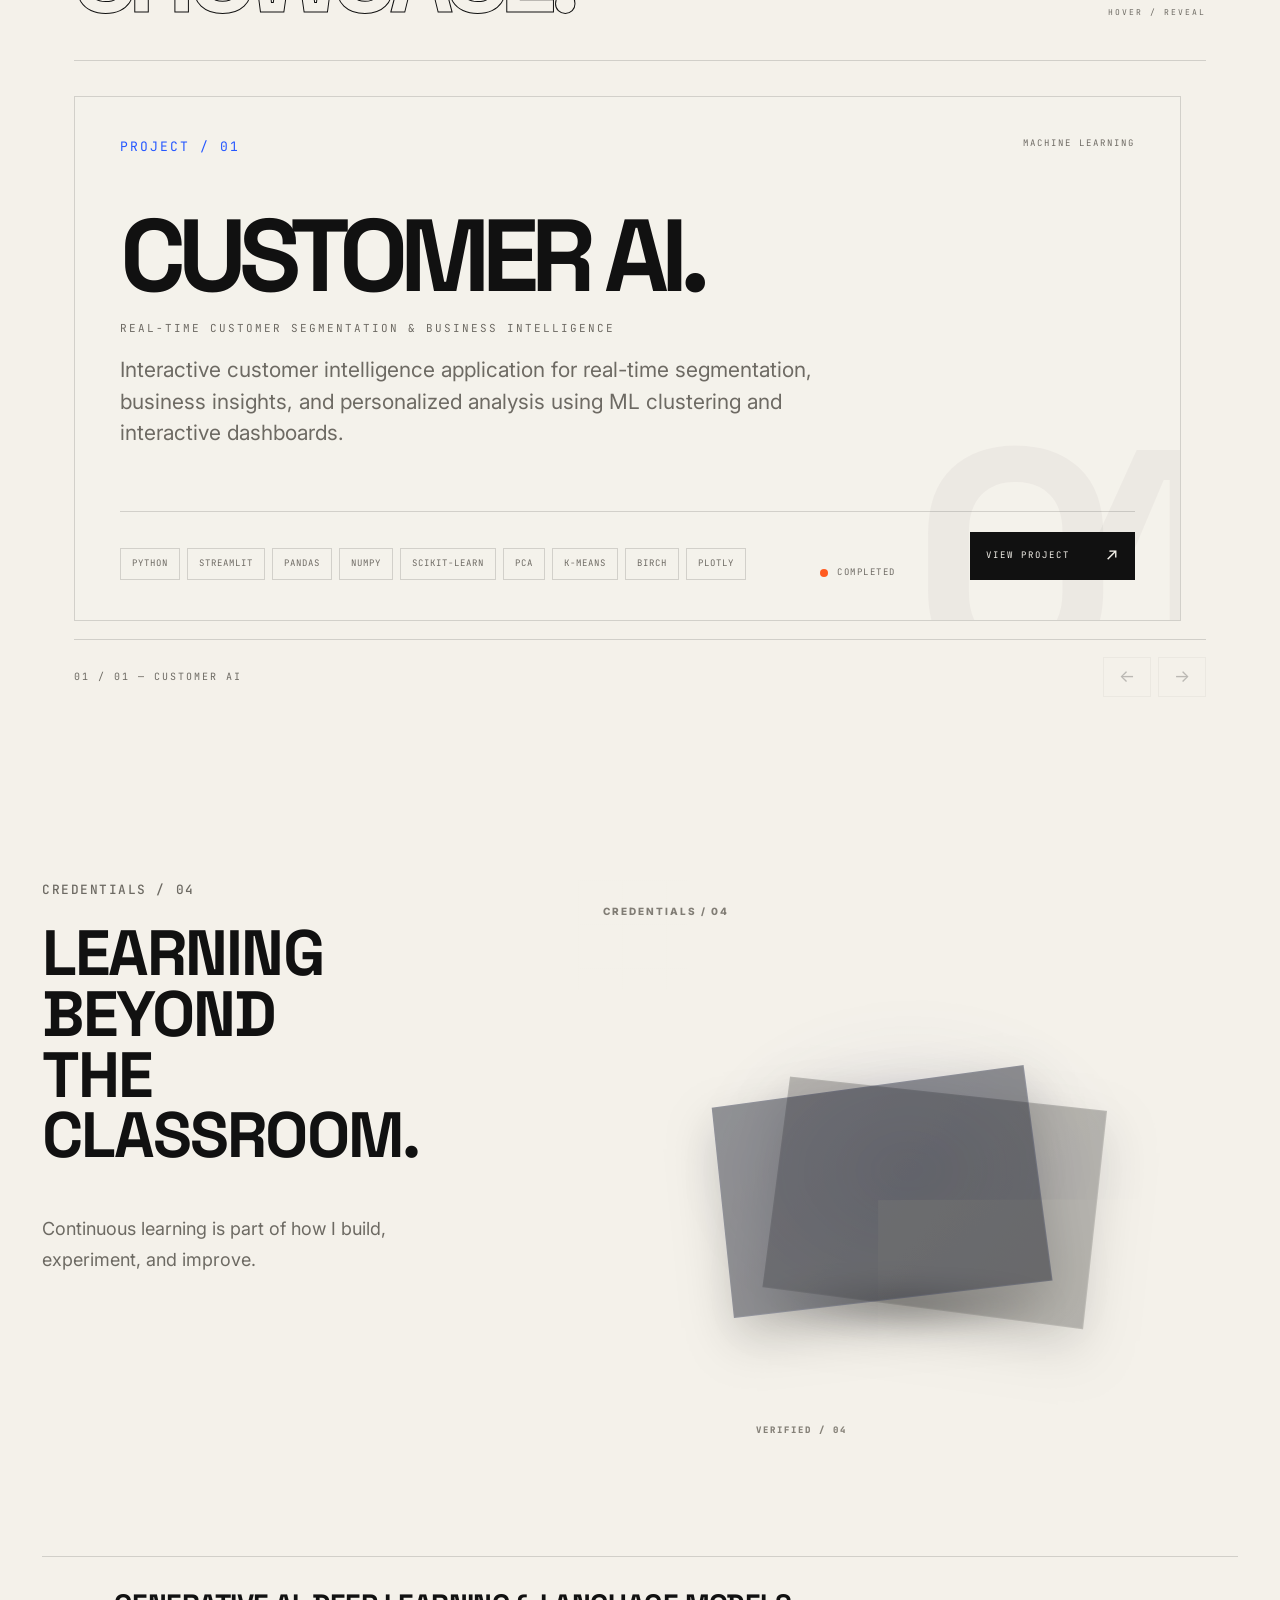
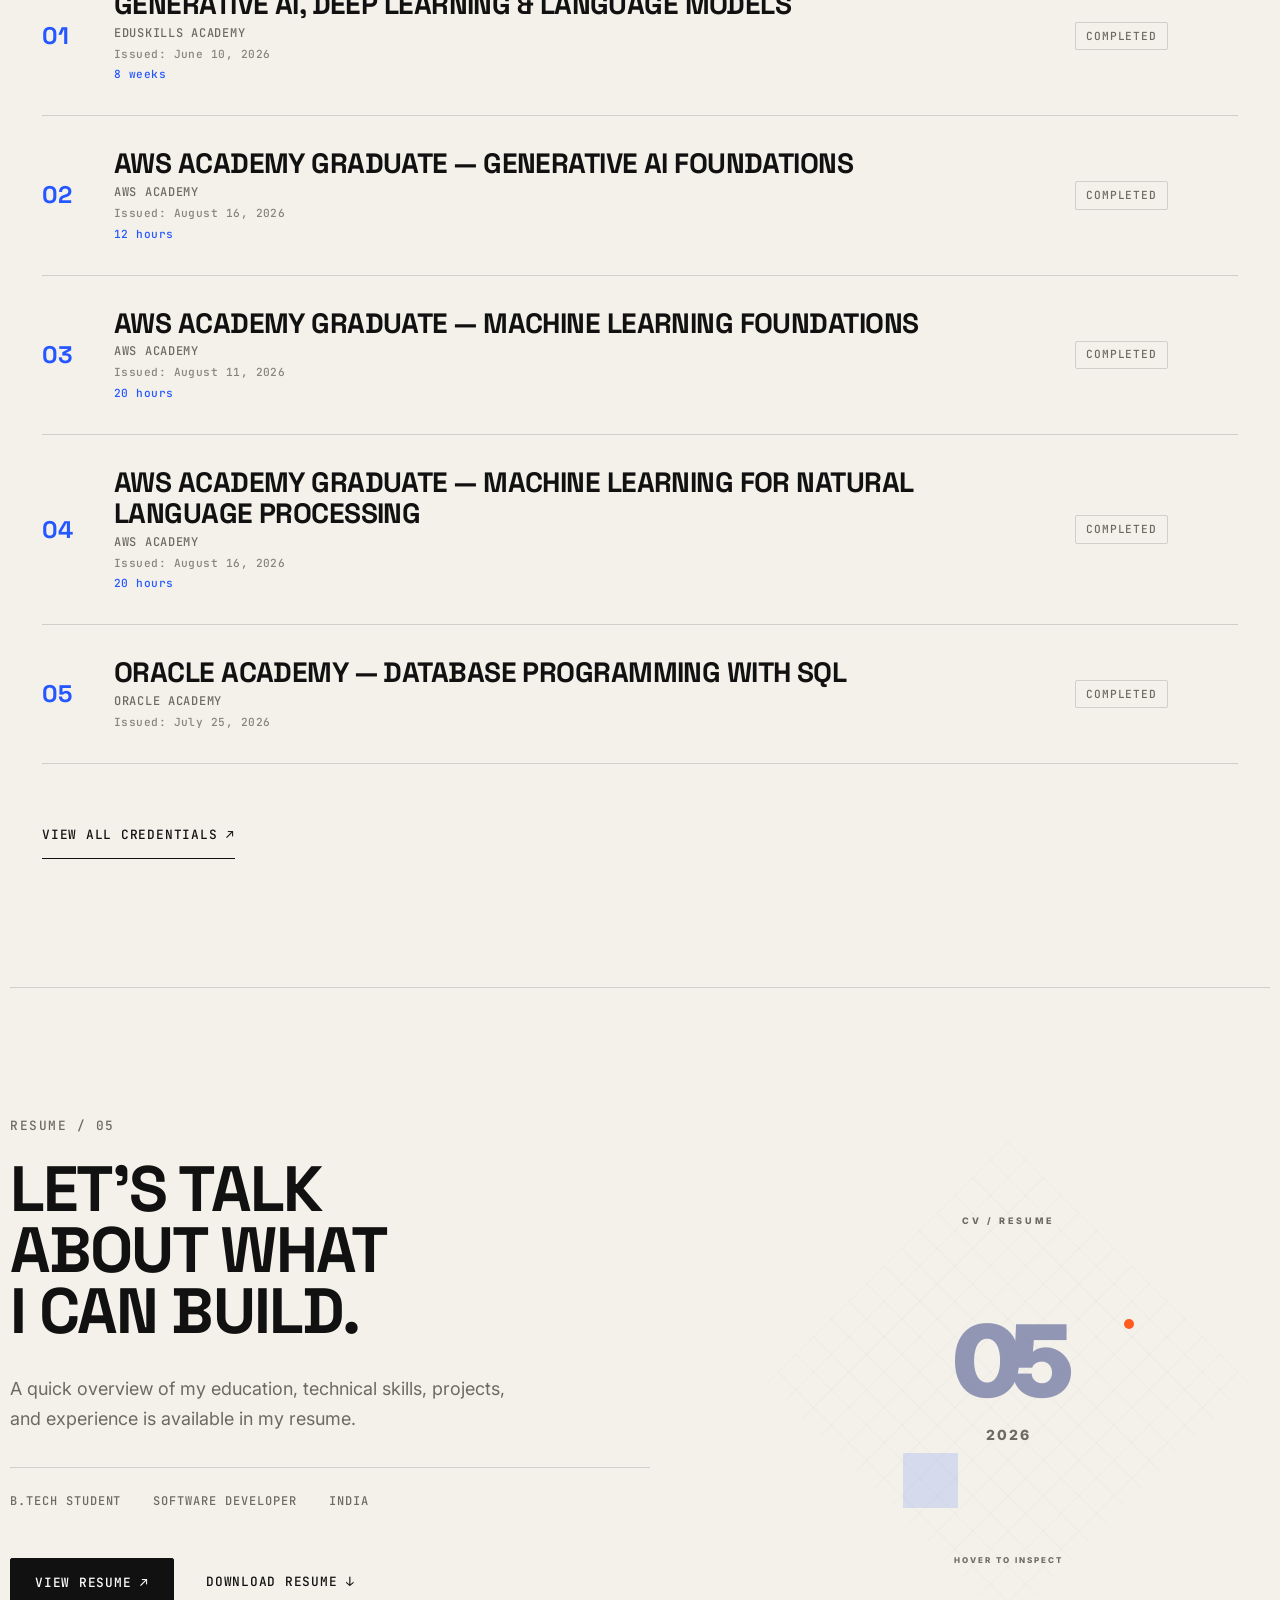
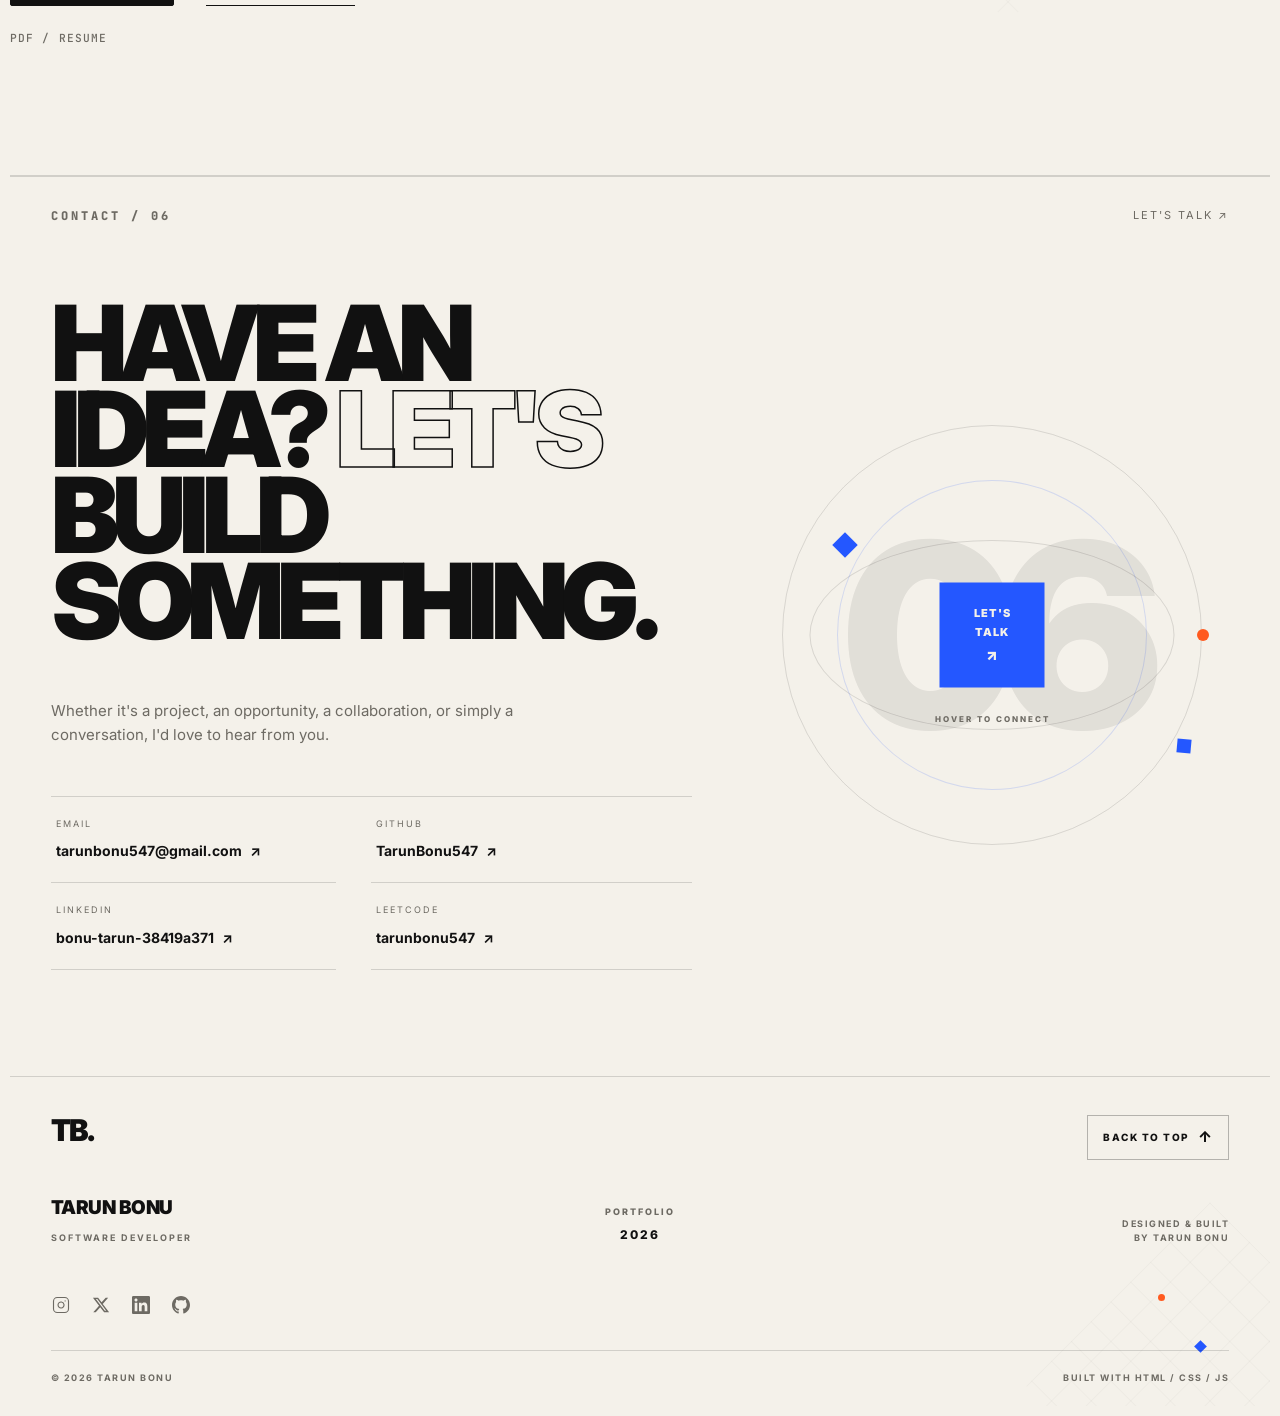
==== commit 89c5744e: "chnaged" ====
--- a/index.html
+++ b/index.html
@@ -332,7 +332,7 @@
                                     <div class="status-dot"></div>
                                     COMPLETED
                                 </div>
-                                <a href="https://github.com/TarunBonu547/Customer-AI" target="_blank" rel="noopener noreferrer" class="view">
+                                <a href="https://github.com/TarunBonu547/Customer_AI" target="_blank" rel="noopener noreferrer" class="view">
                                     VIEW PROJECT <span>↗</span>
                                 </a>
                             </div>
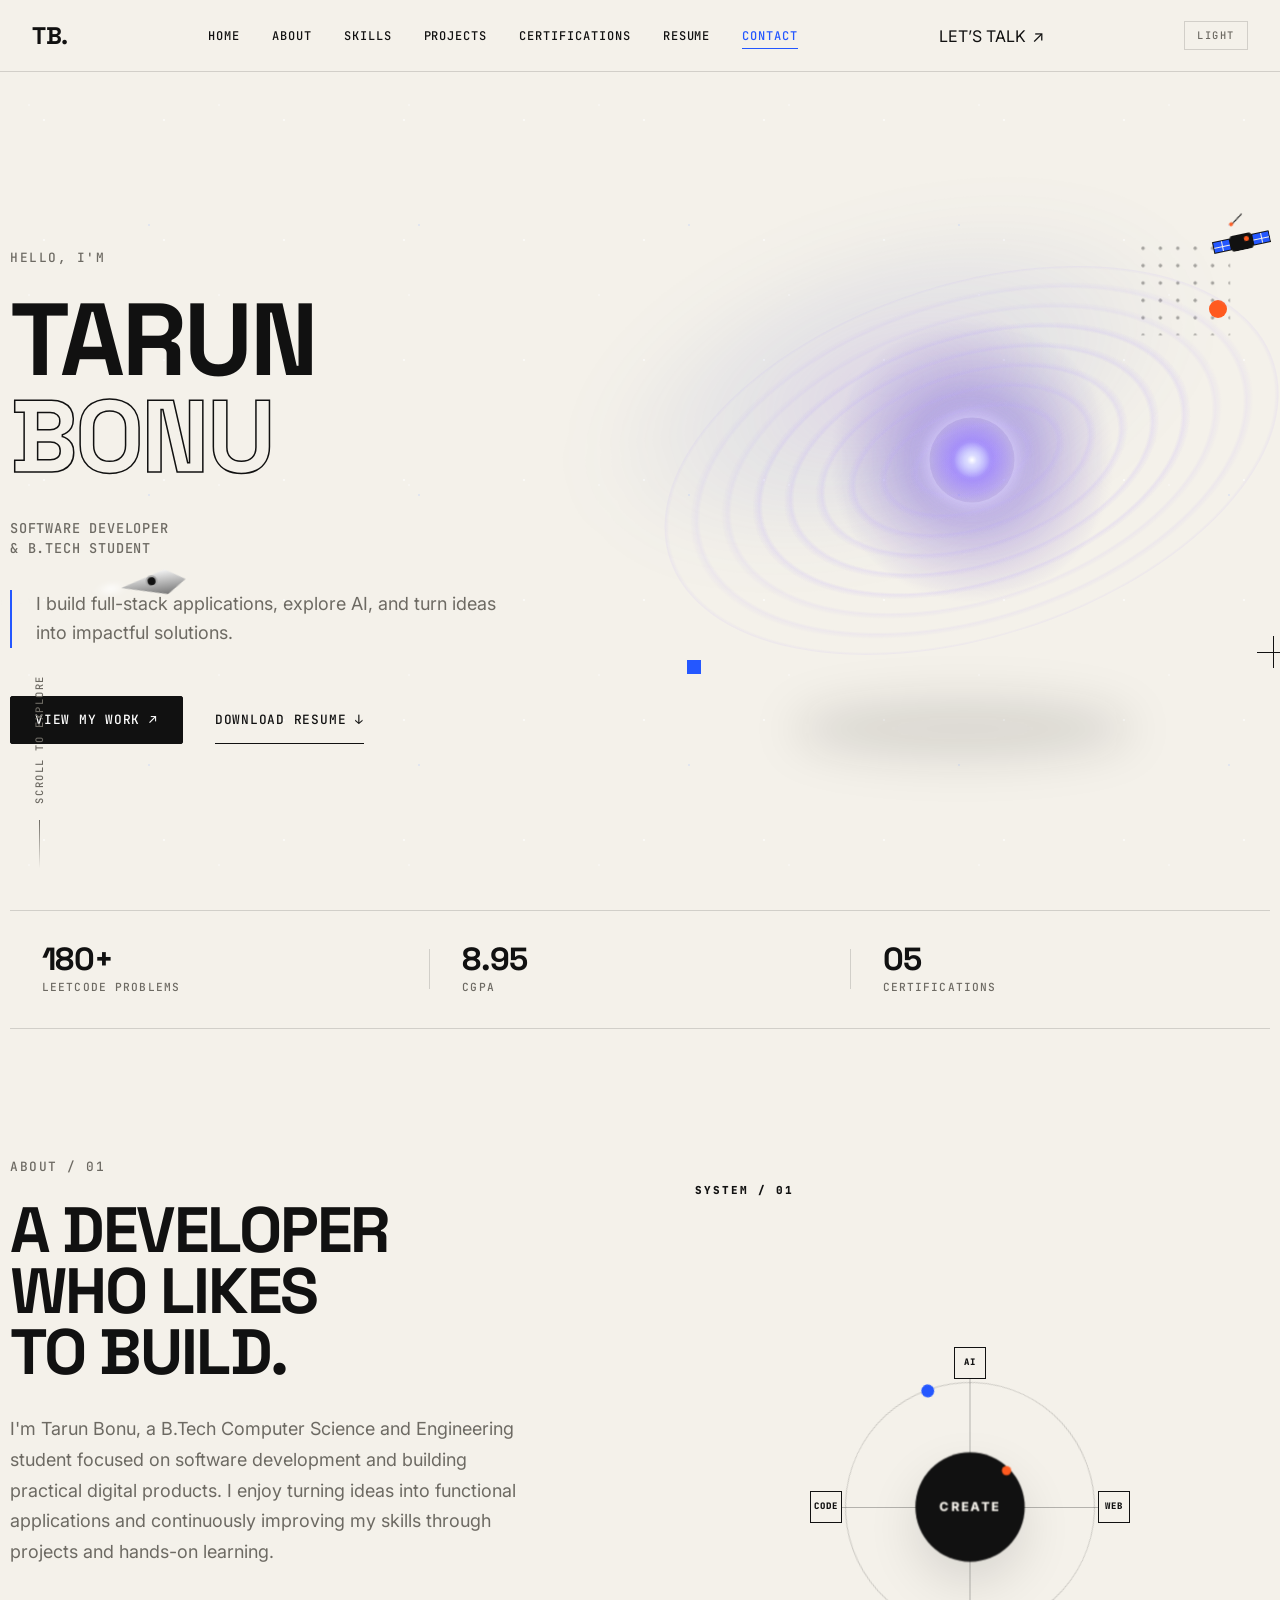
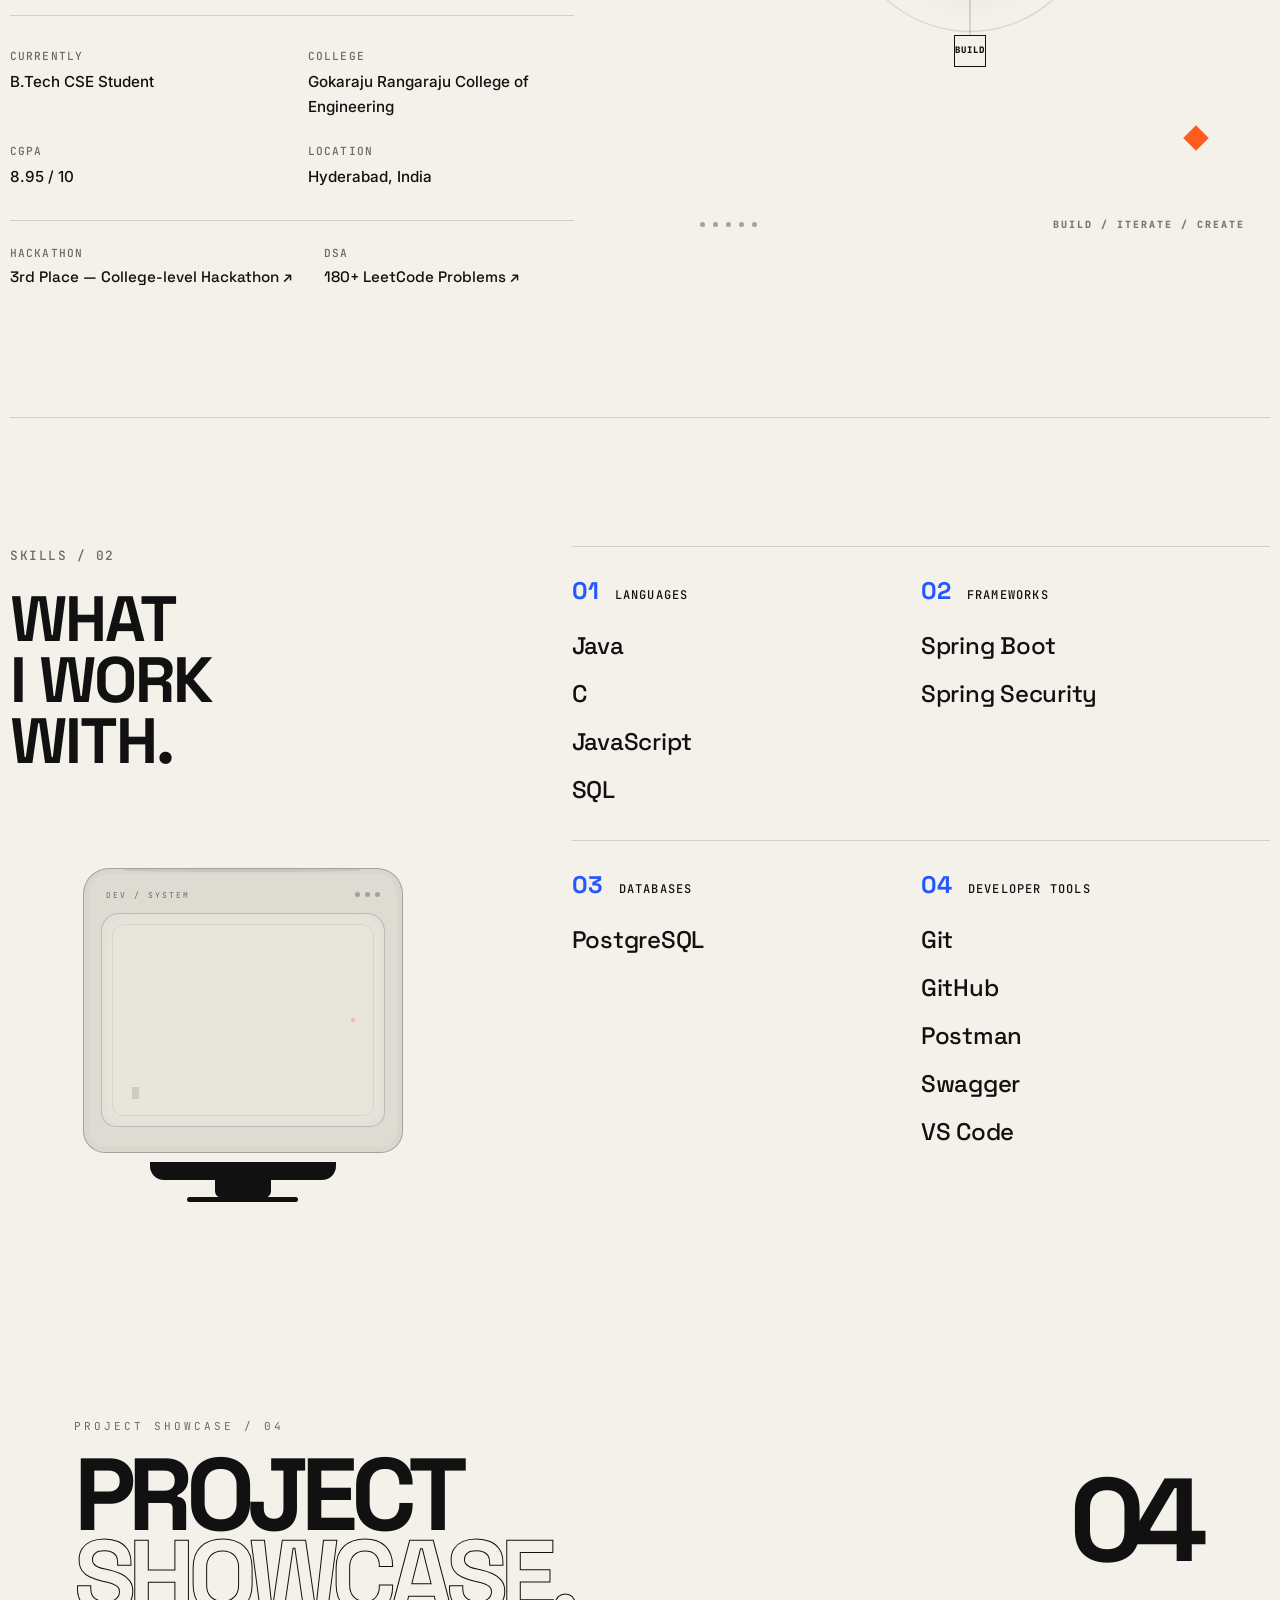
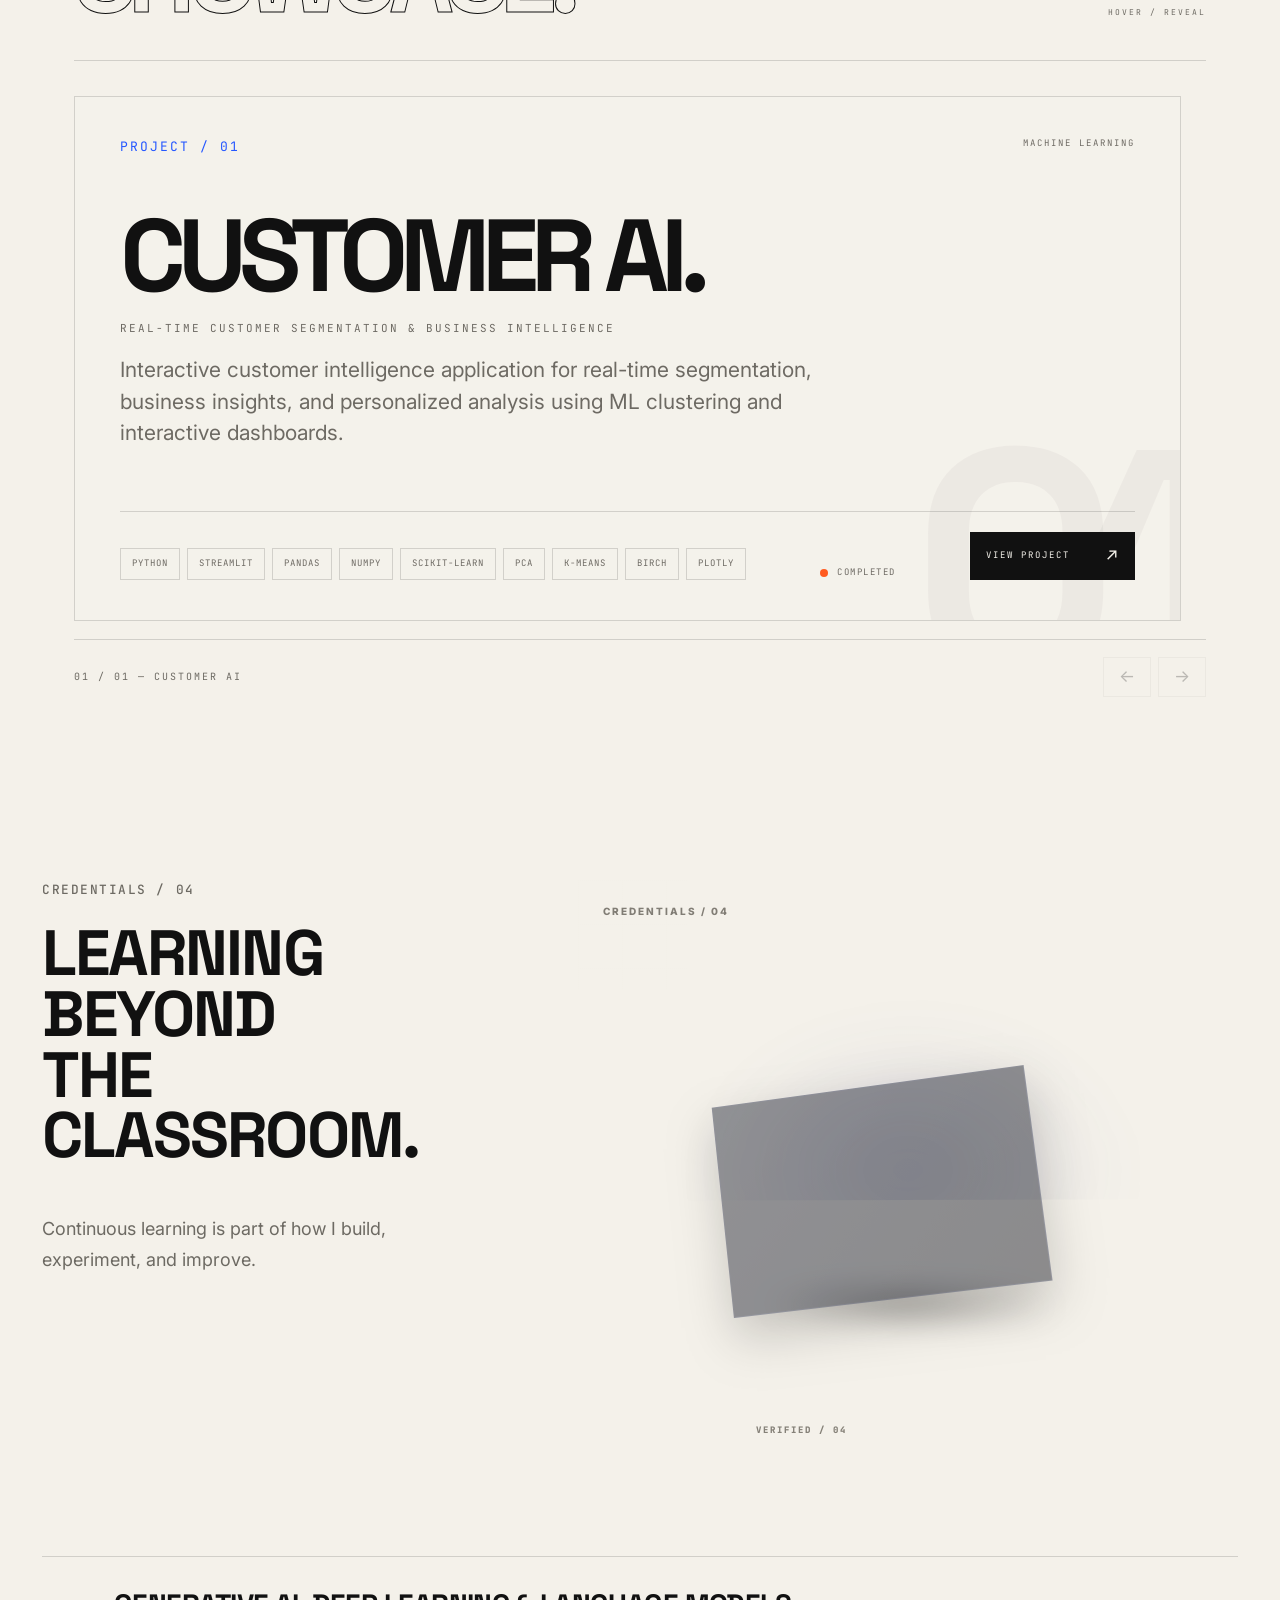
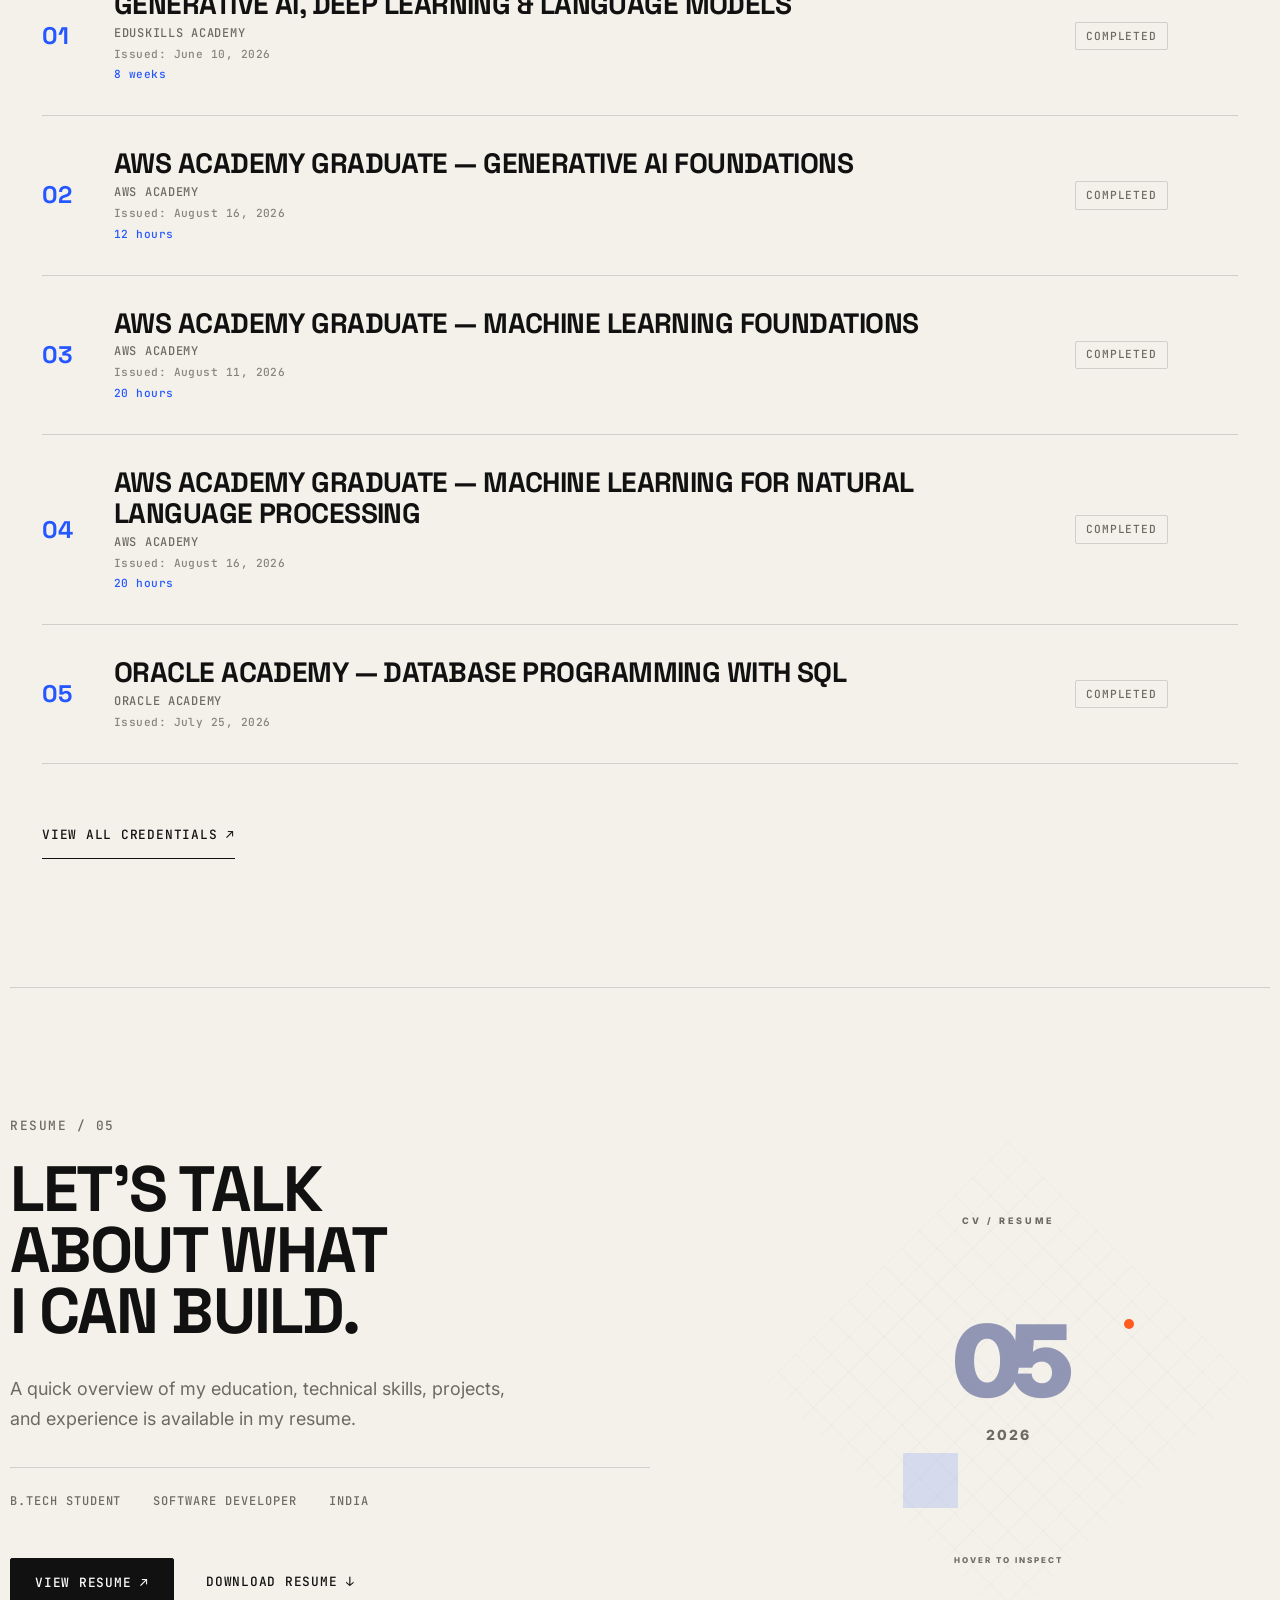
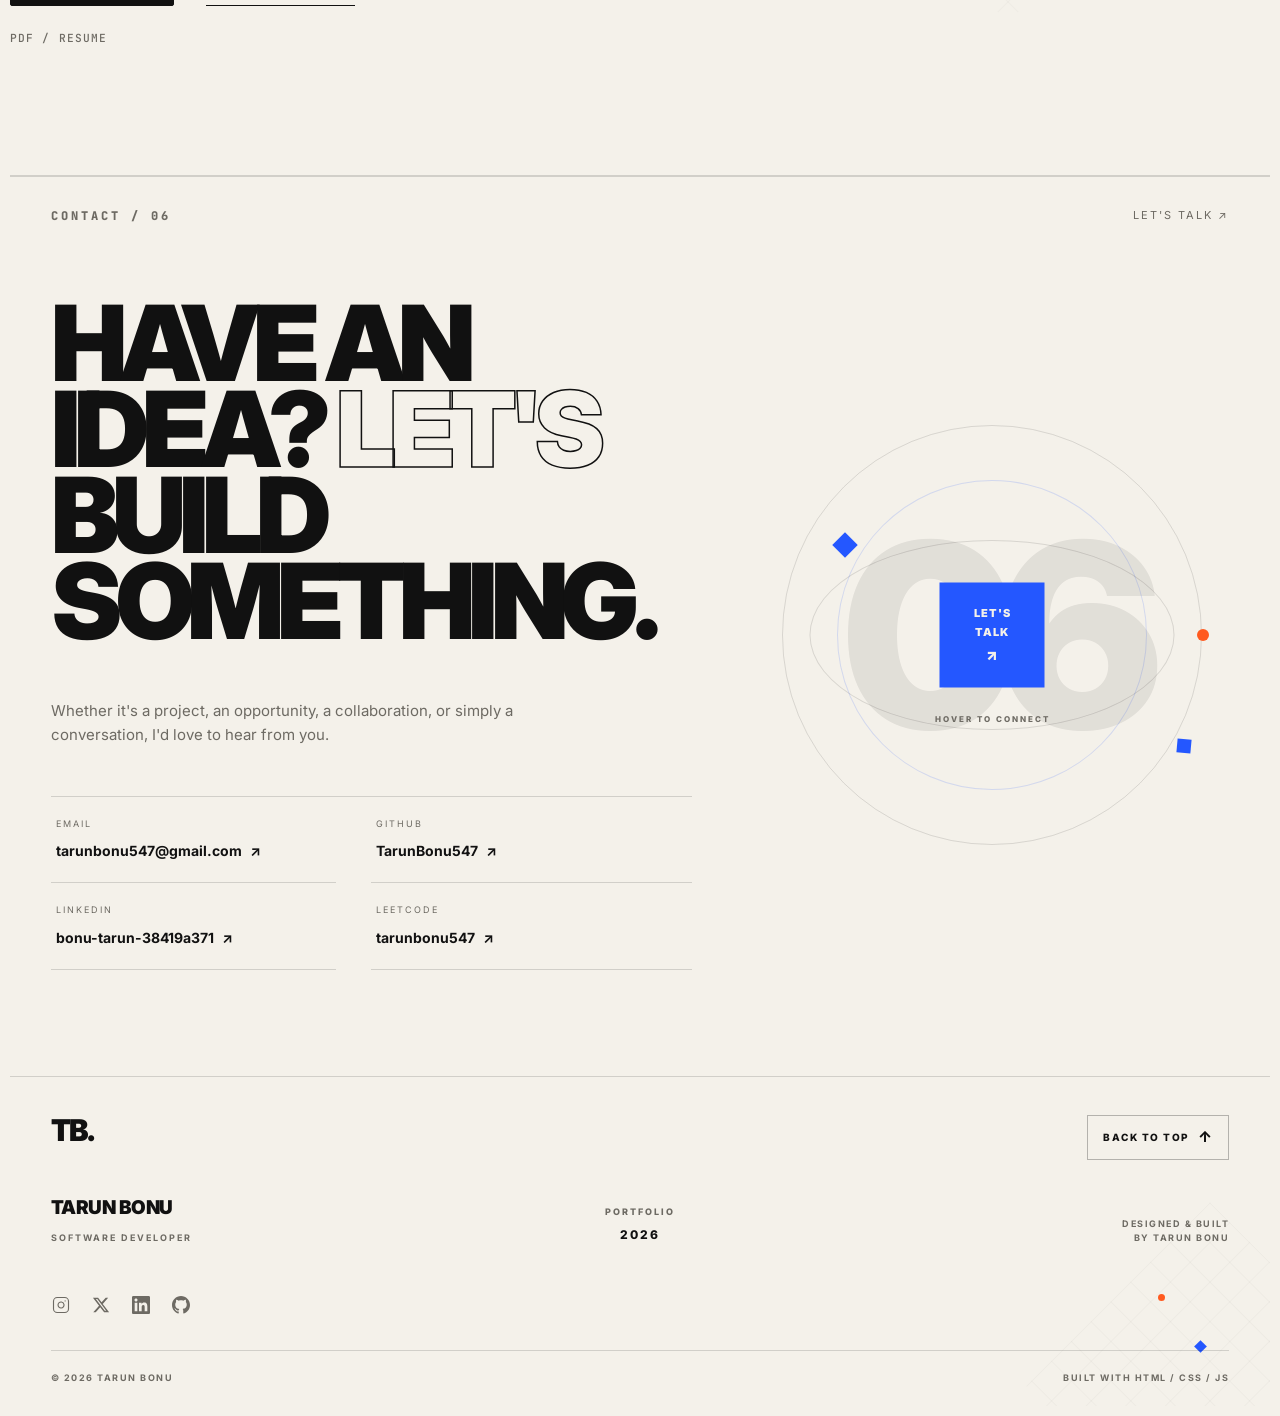
==== commit 140e64dc: "Changed insta id" ====
--- a/index.html
+++ b/index.html
@@ -612,7 +612,7 @@
                 </div>
             </div>
             <div class="footer-social">
-                <a href="https://www.instagram.com/tony_stark_547/" target="_blank" rel="noopener noreferrer" aria-label="Instagram">
+                <a href="https://www.instagram.com/5x19tk_tarun/" target="_blank" rel="noopener noreferrer" aria-label="Instagram">
                     <svg viewBox="0 0 24 24" fill="none" stroke="currentColor" stroke-width="1.5" stroke-linecap="round" stroke-linejoin="round">
                         <rect x="2" y="2" width="20" height="20" rx="5" ry="5"></rect>
                         <path d="M16 11.37A4 4 0 1 1 12.63 8 4 4 0 0 1 16 11.37z"></path>
